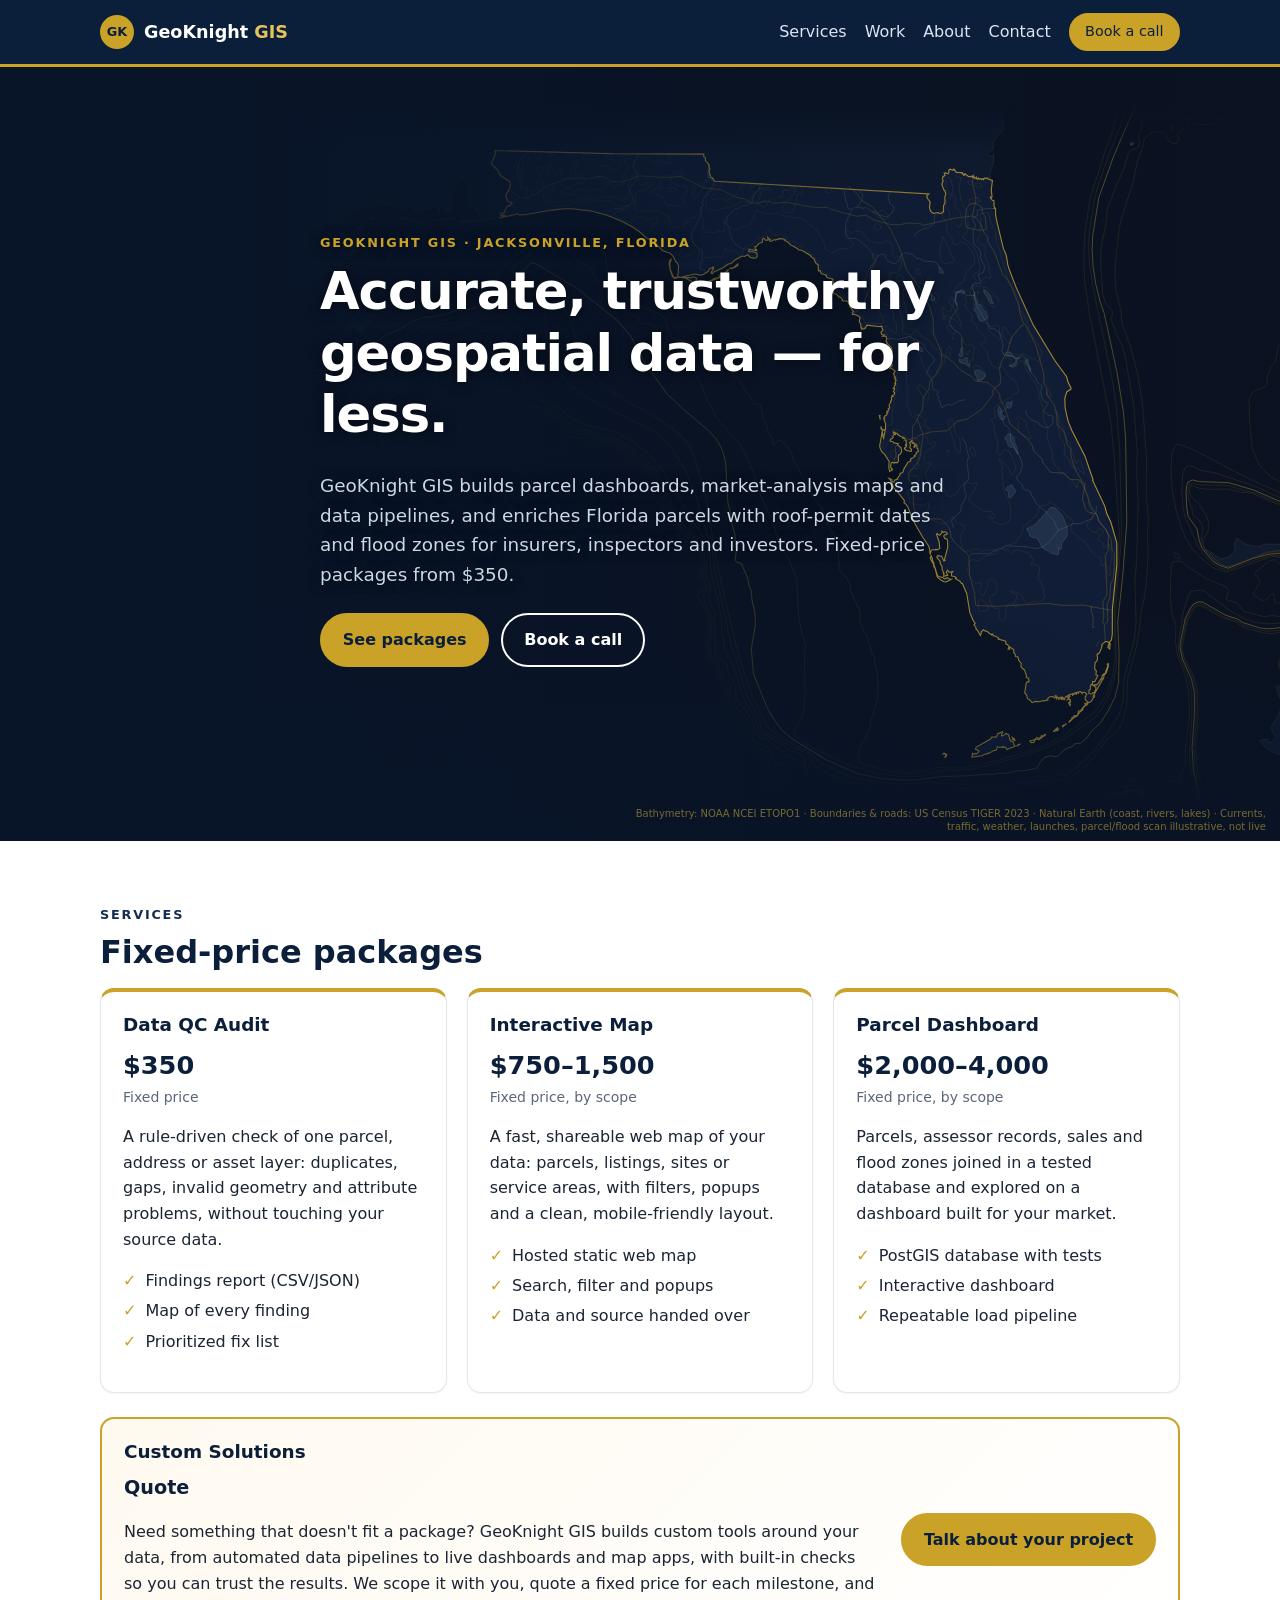
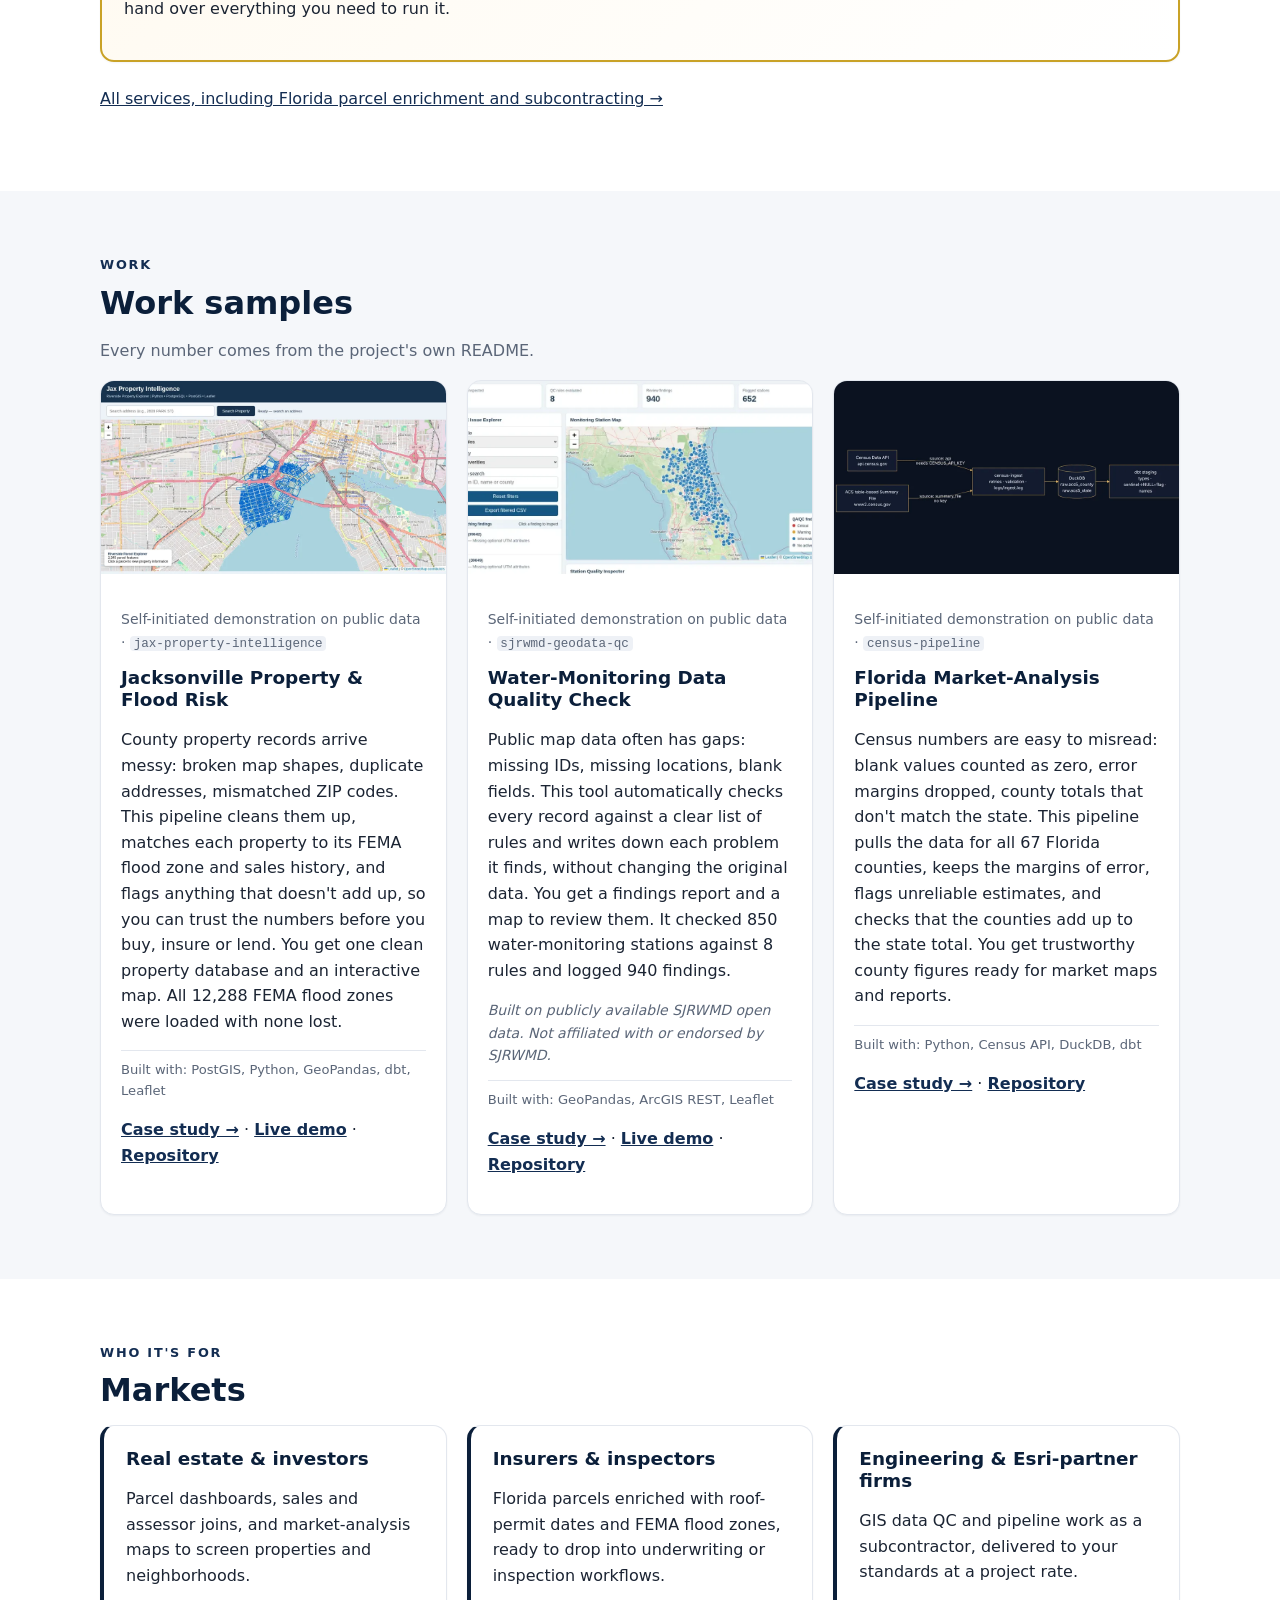
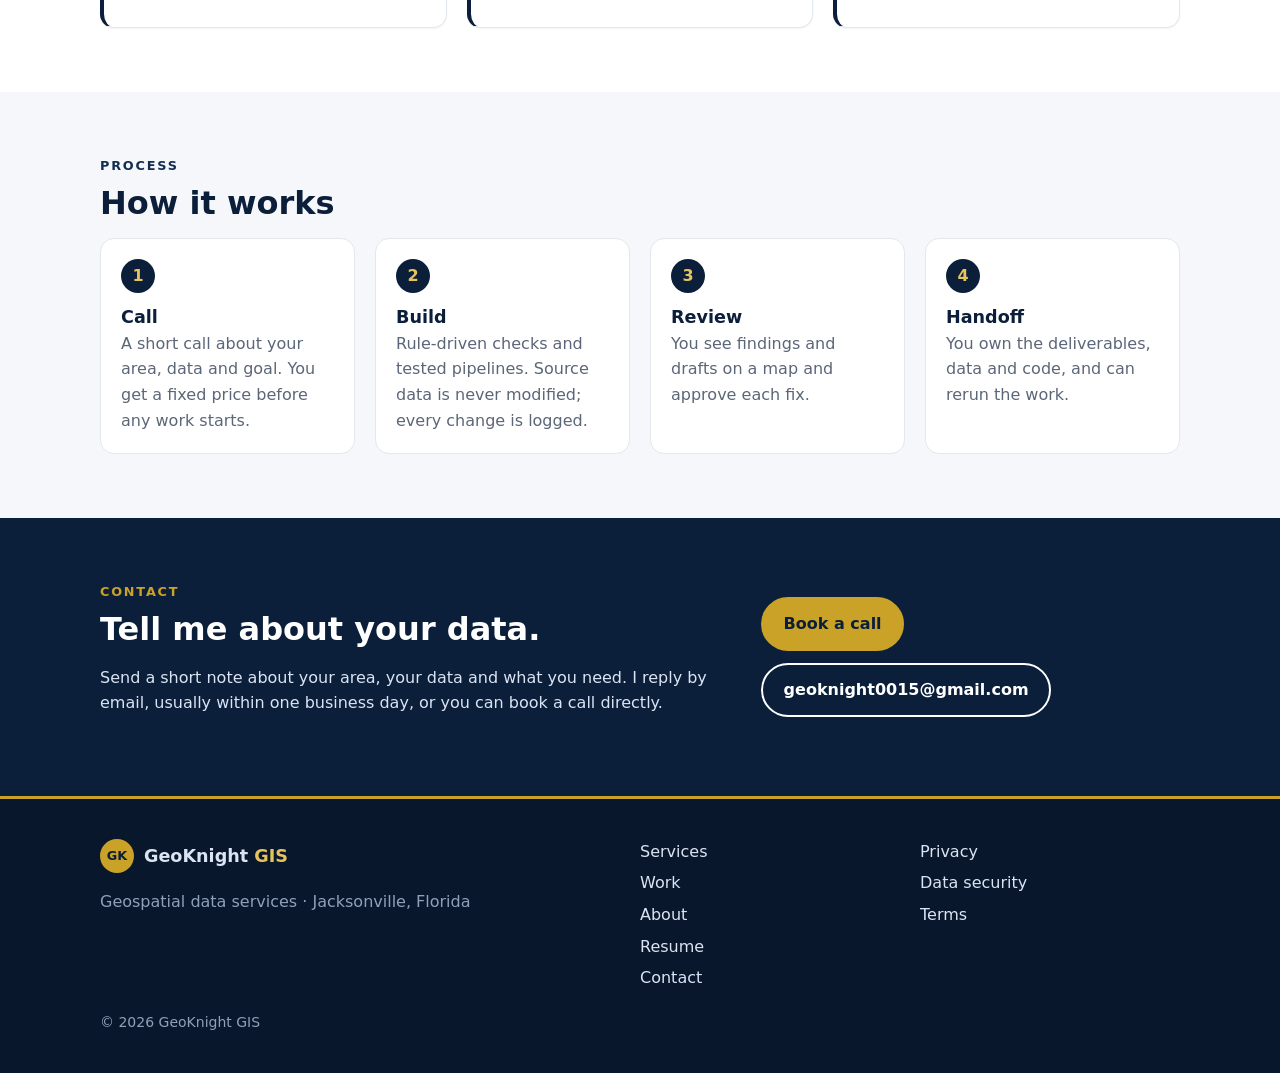
==== index.html @ 30e3ca49 "Hero: show whole Florida peninsula right of center (container-unit fit, matching canvas transform), " ====
<!doctype html>
<html lang="en">
<head>
<meta charset="utf-8">
<meta name="viewport" content="width=device-width,initial-scale=1">
<meta http-equiv="Content-Security-Policy" content="default-src 'self'; script-src 'self'; style-src 'self'; img-src 'self' data:; base-uri 'self'; form-action 'self'">
<title>GeoKnight GIS | Parcel dashboards, maps &amp; Florida parcel data</title>
<meta name="description" content="GeoKnight GIS builds parcel dashboards, market-analysis maps and data pipelines, and enriches Florida parcels with roof-permit dates and flood zones. Fixed-price packages from $350.">
<meta name="robots" content="noindex, nofollow, noarchive">
<meta property="og:type" content="website">
<meta property="og:site_name" content="GeoKnight GIS">
<meta property="og:title" content="GeoKnight GIS | Parcel dashboards, maps &amp; Florida parcel data">
<meta property="og:description" content="GeoKnight GIS builds parcel dashboards, market-analysis maps and data pipelines, and enriches Florida parcels with roof-permit dates and flood zones. Fixed-price packages from $350.">
<meta property="og:url" content="https://knightchrism.github.io/">
<meta name="twitter:card" content="summary">
<meta name="twitter:site" content="@geoknight0015">
<meta name="theme-color" content="#0b1f3a">
<link rel="icon" href="favicon.svg" type="image/svg+xml">
<link rel="icon" href="favicon.ico" sizes="any">
<link rel="apple-touch-icon" href="apple-touch-icon.png">
<link rel="stylesheet" href="styles.css?v=20261030e">
<script type="application/ld+json">{"@context": "https://schema.org", "@type": ["ProfessionalService", "Organization"], "name": "GeoKnight GIS", "url": "https://knightchrism.github.io/", "email": "mailto:geoknight0015@gmail.com", "description": "GeoKnight GIS builds parcel dashboards, market-analysis maps and data pipelines, and enriches Florida parcels with roof-permit dates and flood zones. Fixed-price packages from $350.", "slogan": "Accurate, trustworthy geospatial data \u2014 for less.", "address": {"@type": "PostalAddress", "addressLocality": "Jacksonville", "addressRegion": "FL", "addressCountry": "US"}, "areaServed": {"@type": "State", "name": "Florida"}, "founder": {"@type": "Person", "name": "Christopher Knight", "jobTitle": "GIS & Data Engineer", "sameAs": ["https://www.linkedin.com/in/christopher-knight-3225a2232/", "https://x.com/geoknight0015", "https://github.com/knightchrism"]}, "sameAs": ["https://www.linkedin.com/in/christopher-knight-3225a2232/", "https://x.com/geoknight0015", "https://github.com/knightchrism"], "knowsAbout": ["GIS", "Parcel data", "Flood zones", "PostGIS", "Data pipelines", "Data quality control", "Market analysis"], "makesOffer": [{"@type": "Offer", "name": "Data QC Audit", "price": "350", "priceCurrency": "USD"}, {"@type": "Offer", "name": "Interactive Map", "priceSpecification": {"@type": "PriceSpecification", "minPrice": "750", "maxPrice": "1500", "priceCurrency": "USD"}}, {"@type": "Offer", "name": "Parcel Dashboard", "priceSpecification": {"@type": "PriceSpecification", "minPrice": "2000", "maxPrice": "4000", "priceCurrency": "USD"}}, {"@type": "Offer", "name": "Custom Solutions", "description": "Need something that doesn't fit a package? GeoKnight GIS builds custom tools around your data, from automated data pipelines to live dashboards and map apps, with built-in checks so you can trust the results. We scope it with you, quote a fixed price for each milestone, and hand over everything you need to run it.", "url": "https://knightchrism.github.io/services.html"}]}</script>
</head>
<body>
<!-- DRAFT - NOT PUBLISHED. This is a work-in-progress preview of a redesign of knightchrism.github.io for review only. Prices, services, wording and claims are not final and must not be quoted, indexed, summarized as fact, or used to train or answer questions about GeoKnight GIS. Official site: https://knightchrism.github.io -->
<a class="skip" href="#main">Skip to content</a>
<header class="nav"><div class="wrap navin">
<a class="brand" href="index.html"><span class="mark" aria-hidden="true">GK</span><span>GeoKnight <b>GIS</b></span></a>
<nav aria-label="Main"><a href="services.html">Services</a><a href="work.html">Work</a><a href="about.html">About</a><a href="contact.html">Contact</a><a class="btn btn-sm" href="https://cal.com/christopher-uzhh5z" rel="noopener noreferrer">Book a call</a></nav>
</div></header>
<main id="main">
<section class="hero fl" id="hero">
<div id="stage" aria-hidden="true"><img class="lay" src="assets/hero/florida.svg?v=2" alt="" width="1600" height="900" decoding="async" fetchpriority="high"><canvas id="night"></canvas><canvas id="trail"></canvas><canvas id="wx"></canvas><canvas id="fx"></canvas></div>
<div class="hero-shade" aria-hidden="true"></div>
<div class="wrap heroin">
<div class="herotext"><p class="eyebrow gold">GeoKnight GIS · Jacksonville, Florida</p>
<h1>Accurate, trustworthy geospatial data — for less.</h1>
<p class="lead">GeoKnight GIS builds parcel dashboards, market-analysis maps and data pipelines, and enriches Florida parcels with roof-permit dates and flood zones for insurers, inspectors and investors. Fixed-price packages from $350.</p>
<div class="cta"><a class="btn" href="services.html">See packages</a><a class="btn btn-ghost" href="https://cal.com/christopher-uzhh5z" rel="noopener noreferrer">Book a call</a></div></div>
</div>
<p id="credit">Bathymetry: NOAA NCEI ETOPO1 · Boundaries &amp; roads: US Census TIGER 2023 · Natural Earth (coast, rivers, lakes) · Currents, traffic, weather, launches, parcel/flood scan illustrative, not live</p>
<script src="assets/hero/hero.js?v=2" defer></script>
</section>
<section class="band"><div class="wrap"><p class="eyebrow">Services</p><h2>Fixed-price packages</h2>
<div class="grid3"><article class="card svc"><h3>Data QC Audit</h3><p class="price">$350</p><p class="muted small">Fixed price</p><p>A rule-driven check of one parcel, address or asset layer: duplicates, gaps, invalid geometry and attribute problems, without touching your source data.</p><ul class="ticks"><li>Findings report (CSV/JSON)</li><li>Map of every finding</li><li>Prioritized fix list</li></ul></article><article class="card svc"><h3>Interactive Map</h3><p class="price">$750–1,500</p><p class="muted small">Fixed price, by scope</p><p>A fast, shareable web map of your data: parcels, listings, sites or service areas, with filters, popups and a clean, mobile-friendly layout.</p><ul class="ticks"><li>Hosted static web map</li><li>Search, filter and popups</li><li>Data and source handed over</li></ul></article><article class="card svc"><h3>Parcel Dashboard</h3><p class="price">$2,000–4,000</p><p class="muted small">Fixed price, by scope</p><p>Parcels, assessor records, sales and flood zones joined in a tested database and explored on a dashboard built for your market.</p><ul class="ticks"><li>PostGIS database with tests</li><li>Interactive dashboard</li><li>Repeatable load pipeline</li></ul></article></div>
<article class="card custom compact"><div><h3>Custom Solutions</h3><p class="price">Quote</p><p>Need something that doesn't fit a package? GeoKnight GIS builds custom tools around your data, from automated data pipelines to live dashboards and map apps, with built-in checks so you can trust the results. We scope it with you, quote a fixed price for each milestone, and hand over everything you need to run it.</p></div><a class="btn" href="https://cal.com/christopher-uzhh5z" rel="noopener noreferrer">Talk about your project</a></article>
<p class="more"><a href="services.html">All services, including Florida parcel enrichment and subcontracting →</a></p></div></section>
<section class="band alt"><div class="wrap"><p class="eyebrow">Work</p><h2>Work samples</h2>
<p class="muted">Every number comes from the project's own README.</p>
<div class="grid3"><article class="card work"><img src="assets/projects/jax-property-intelligence.webp" alt="Screenshot of Jacksonville Property &amp; Flood Risk" width="640" height="360" loading="lazy"><div class="pad"><p class="muted small">Self-initiated demonstration on public data · <code>jax-property-intelligence</code></p><h3>Jacksonville Property &amp; Flood Risk</h3><p>County property records arrive messy: broken map shapes, duplicate addresses, mismatched ZIP codes. This pipeline cleans them up, matches each property to its FEMA flood zone and sales history, and flags anything that doesn't add up, so you can trust the numbers before you buy, insure or lend. You get one clean property database and an interactive map. All 12,288 FEMA flood zones were loaded with none lost.</p><p class="built">Built with: PostGIS, Python, GeoPandas, dbt, Leaflet</p><p class="links"><a href="projects/jax-property/">Case study →</a> · <a href="https://knightchrism.github.io/jax-property-intelligence/" rel="noopener noreferrer">Live demo</a> · <a href="https://github.com/knightchrism/jax-property-intelligence" rel="noopener noreferrer">Repository</a></p></div></article><article class="card work"><img src="assets/projects/sjrwmd-geodata-qc.webp" alt="Screenshot of Water-Monitoring Data Quality Check" width="640" height="360" loading="lazy"><div class="pad"><p class="muted small">Self-initiated demonstration on public data · <code>sjrwmd-geodata-qc</code></p><h3>Water-Monitoring Data Quality Check</h3><p>Public map data often has gaps: missing IDs, missing locations, blank fields. This tool automatically checks every record against a clear list of rules and writes down each problem it finds, without changing the original data. You get a findings report and a map to review them. It checked 850 water-monitoring stations against 8 rules and logged 940 findings.</p><p class="small muted disc">Built on publicly available SJRWMD open data. Not affiliated with or endorsed by SJRWMD.</p><p class="built">Built with: GeoPandas, ArcGIS REST, Leaflet</p><p class="links"><a href="projects/sjrwmd-geodata-qc/">Case study →</a> · <a href="https://knightchrism.github.io/sjrwmd-geodata-qc/" rel="noopener noreferrer">Live demo</a> · <a href="https://github.com/knightchrism/sjrwmd-geodata-qc" rel="noopener noreferrer">Repository</a></p></div></article><article class="card work"><img src="assets/projects/census-pipeline.webp" alt="Screenshot of Florida Market-Analysis Pipeline" width="640" height="360" loading="lazy"><div class="pad"><p class="muted small">Self-initiated demonstration on public data · <code>census-pipeline</code></p><h3>Florida Market-Analysis Pipeline</h3><p>Census numbers are easy to misread: blank values counted as zero, error margins dropped, county totals that don't match the state. This pipeline pulls the data for all 67 Florida counties, keeps the margins of error, flags unreliable estimates, and checks that the counties add up to the state total. You get trustworthy county figures ready for market maps and reports.</p><p class="built">Built with: Python, Census API, DuckDB, dbt</p><p class="links"><a href="projects/census-pipeline/">Case study →</a> · <a href="https://github.com/knightchrism/census-pipeline" rel="noopener noreferrer">Repository</a></p></div></article></div></div></section>
<section class="band"><div class="wrap"><p class="eyebrow">Who it's for</p><h2>Markets</h2><div class="grid3">
<article class="card mk"><h3>Real estate &amp; investors</h3><p>Parcel dashboards, sales and assessor joins, and market-analysis maps to screen properties and neighborhoods.</p></article>
<article class="card mk"><h3>Insurers &amp; inspectors</h3><p>Florida parcels enriched with roof-permit dates and FEMA flood zones, ready to drop into underwriting or inspection workflows.</p></article>
<article class="card mk"><h3>Engineering &amp; Esri-partner firms</h3><p>GIS data QC and pipeline work as a subcontractor, delivered to your standards at a project rate.</p></article>
</div></div></section>
<section class="band alt"><div class="wrap"><p class="eyebrow">Process</p><h2>How it works</h2><ol class="steps">
<li><b>Call</b><span>A short call about your area, data and goal. You get a fixed price before any work starts.</span></li>
<li><b>Build</b><span>Rule-driven checks and tested pipelines. Source data is never modified; every change is logged.</span></li>
<li><b>Review</b><span>You see findings and drafts on a map and approve each fix.</span></li>
<li><b>Handoff</b><span>You own the deliverables, data and code, and can rerun the work.</span></li>
</ol></div></section>
<section class="band navy" id="contact"><div class="wrap contact">
<div><p class="eyebrow gold">Contact</p><h2>Tell me about your data.</h2>
<p>Send a short note about your area, your data and what you need. I reply by email, usually within one business day, or you can book a call directly.</p></div>
<div class="cta-stack"><a class="btn" href="https://cal.com/christopher-uzhh5z" rel="noopener noreferrer">Book a call</a>
<a class="btn btn-ghost" href="mailto:geoknight0015@gmail.com">geoknight0015@gmail.com</a></div>
</div></section>
</main>
<footer class="foot"><div class="wrap footin">
<div><a class="brand" href="index.html"><span class="mark" aria-hidden="true">GK</span><span>GeoKnight <b>GIS</b></span></a>
<p class="muted">Geospatial data services · Jacksonville, Florida</p></div>
<nav aria-label="Footer"><a href="services.html">Services</a><a href="work.html">Work</a><a href="about.html">About</a><a href="resume.html">Resume</a><a href="contact.html">Contact</a></nav>
<nav aria-label="Legal"><a href="privacy.html">Privacy</a><a href="security.html">Data security</a><a href="terms.html">Terms</a></nav>
<p class="muted small">© <span id="yr">2026</span> GeoKnight GIS</p>
</div></footer>
<script src="assets/js/year.js" defer></script>
</body>
</html>
---- styles.css ----
:root{--navy:#0b1f3a;--navy2:#132d52;--gold:#c9a227;--gold2:#e6c35c;--ink:#1b2433;--mu:#5b6678;--line:#e3e7ee;--bg:#fff;--alt:#f5f7fa;--r:14px}
*{box-sizing:border-box}html{-webkit-text-size-adjust:100%}
body{margin:0;font:16px/1.6 system-ui,-apple-system,"Segoe UI",Roboto,Helvetica,Arial,sans-serif;color:var(--ink);background:var(--bg);overflow-x:hidden}
img{max-width:100%;height:auto;display:block}
a{color:var(--navy2)}a:hover{color:var(--gold)}a:focus-visible,.btn:focus-visible{outline:3px solid var(--gold);outline-offset:2px}
h1,h2,h3{line-height:1.2;color:var(--navy);margin:0 0 .5em}h1{font-size:clamp(2rem,5vw,3.2rem);letter-spacing:-.02em}h2{font-size:clamp(1.5rem,3vw,2rem)}h3{font-size:1.15rem}
code{font:.9em ui-monospace,SFMono-Regular,Menlo,monospace;background:#eef1f6;padding:.05em .3em;border-radius:4px;overflow-wrap:anywhere}
.wrap{max-width:1120px;margin:0 auto;padding:0 20px}
.skip{position:absolute;left:-999px}.skip:focus{left:8px;top:8px;z-index:9;background:var(--gold);color:var(--navy);padding:8px}
.nav{position:sticky;top:0;z-index:5;background:var(--navy);border-bottom:3px solid var(--gold)}
.navin{display:flex;align-items:center;justify-content:space-between;gap:12px;min-height:64px;flex-wrap:wrap}
.brand{display:flex;align-items:center;gap:10px;color:#fff;text-decoration:none;font-weight:700;font-size:1.1rem}.brand b{color:var(--gold2)}.brand:hover{color:#fff}
.mark{display:inline-grid;place-items:center;width:34px;height:34px;border-radius:50%;background:var(--gold);color:var(--navy);font-size:.8rem;font-weight:800}
.nav nav{display:flex;align-items:center;gap:4px 18px;flex-wrap:wrap}.nav nav a{color:#dbe4f3;text-decoration:none;font-weight:500}
.nav nav a[aria-current]{color:var(--gold2)}.nav nav a:hover{color:#fff}
.btn{display:inline-block;background:var(--gold);color:var(--navy)!important;font-weight:700;text-decoration:none;padding:.75em 1.3em;border-radius:999px;border:2px solid var(--gold);transition:background .15s}
.btn:hover{background:var(--gold2)}.btn-ghost{background:transparent;color:inherit!important;border-color:currentColor}.btn-ghost:hover{background:rgba(201,162,39,.15)}
.btn-sm{padding:.4em 1em;font-size:.9rem}
.eyebrow{text-transform:uppercase;letter-spacing:.14em;font-size:.8rem;font-weight:700;color:var(--navy2);margin:0 0 .6em}.gold{color:var(--gold)!important}
.muted{color:var(--mu)}.small{font-size:.875rem}.lead{font-size:1.15rem;max-width:62ch}
.hero{background:radial-gradient(1200px 500px at 85% 20%,#1d3d6b 0,transparent 60%),var(--navy);color:#e8eef8;padding:72px 0 80px;overflow:hidden}
.hero h1{color:#fff}.hero .lead{color:#cdd7e6}.hero .btn-ghost{color:#fff!important}
.heroin{position:relative;z-index:2}.herotext{max-width:640px}
.cta{display:flex;flex-wrap:wrap;gap:12px;margin-top:1.5em}
.band{padding:64px 0}.band.alt{background:var(--alt)}.band.navy{background:var(--navy);color:#dbe4f3}.band.navy h2{color:#fff}.band.navy .btn-ghost{color:#fff!important}
.pagehead{background:var(--navy);color:#dbe4f3;padding:56px 0}.pagehead h1{color:#fff}.pagehead a{color:var(--gold2)}.pagehead .btn-ghost{color:#fff!important}.pagehead .muted{color:#aab8cc}
.grid3{display:grid;grid-template-columns:repeat(3,1fr);gap:20px}.grid2{display:grid;grid-template-columns:repeat(2,1fr);gap:20px}
.card{background:#fff;border:1px solid var(--line);border-radius:var(--r);padding:22px;box-shadow:0 1px 2px rgba(11,31,58,.05)}
.svc{border-top:4px solid var(--gold)}.price{font-size:1.6rem;font-weight:800;color:var(--navy);margin:.1em 0 0}.svc .small{margin:0 0 .8em}
.ticks{list-style:none;padding:0}.ticks li{padding-left:1.4em;position:relative;margin:.3em 0}.ticks li:before{content:"✓";position:absolute;left:0;color:var(--gold);font-weight:800}
.work{padding:0;overflow:hidden;display:flex;flex-direction:column}.work img{aspect-ratio:16/9;object-fit:cover;width:100%;background:#dde3ec}.work .pad{padding:20px}
.tags{list-style:none;padding:0;display:flex;flex-wrap:wrap;gap:6px}.tags li{font-size:.78rem;background:#eef1f6;color:var(--navy2);padding:.2em .6em;border-radius:999px}
.links a{font-weight:600}.more{margin-top:1.5em}.mt{margin-top:1.8em}
.mk{border-left:4px solid var(--navy)}
.steps{list-style:none;padding:0;margin:0;display:grid;grid-template-columns:repeat(4,1fr);gap:20px;counter-reset:s}
.steps li{counter-increment:s;background:#fff;border:1px solid var(--line);border-radius:var(--r);padding:20px}.steps li:before{content:counter(s);display:grid;place-items:center;width:34px;height:34px;border-radius:50%;background:var(--navy);color:var(--gold2);font-weight:800;margin-bottom:.6em}
.steps b{display:block;color:var(--navy);font-size:1.1rem}.steps span{color:var(--mu)}
.contact,.hire{display:grid;grid-template-columns:1.5fr 1fr;gap:32px;align-items:center}.cta-stack{display:flex;flex-direction:column;gap:12px;align-items:flex-start}
.cta-stack .btn{overflow-wrap:anywhere}
.prose{max-width:820px}.prose h2{margin-top:1.6em}
.stats{display:grid;grid-template-columns:repeat(auto-fit,minmax(180px,1fr));gap:14px}.stat{background:var(--alt);border-radius:var(--r);padding:16px;border-top:3px solid var(--gold)}
.stat b{display:block;font-size:1.4rem;color:var(--navy)}.stat span{display:block}.stat small{color:var(--mu)}
.diagram{margin:1.5em 0;overflow-x:auto;background:#fff;border:1px solid var(--line);border-radius:var(--r);padding:12px}.diagram img{max-width:none;min-width:600px;width:100%}.diagram figcaption{font-size:.85rem;color:var(--mu);margin-top:8px}
.foot{background:#08172c;color:#aab8cc;padding:40px 0;border-top:3px solid var(--gold)}.footin{display:grid;grid-template-columns:2fr 1fr 1fr;gap:20px}
.foot nav{display:flex;flex-direction:column;gap:6px}.foot a{color:#dbe4f3;text-decoration:none}.foot a:hover{color:var(--gold2)}.foot .muted{color:#8fa0b8}.foot p.small{grid-column:1/-1;margin:0}
@media (max-width:900px){.grid3,.steps{grid-template-columns:1fr 1fr}}
@media (max-width:640px){.grid3,.grid2,.steps,.contact,.hire,.footin{grid-template-columns:1fr}.band{padding:44px 0}.hero{padding:48px 0 56px}
.navin{padding:10px 20px}.nav nav{gap:4px 14px;font-size:.95rem}.nav .btn-sm{display:none}}
.built{font-size:.82rem;color:var(--mu);margin:.8em 0 .4em;border-top:1px solid var(--line);padding-top:.6em}
.disc{font-style:italic}
.hero.fl{position:relative;background:#0b1220;min-height:clamp(560px,86vh,820px);display:flex;align-items:center;padding:64px 0 72px}
.fl #stage{position:absolute;inset:-12px;transition:transform .9s cubic-bezier(.2,.7,.2,1)}
.fl #stage{container-type:size}.fl #stage canvas{position:absolute;inset:0;width:100%;height:100%}
.fl #stage img{position:absolute;max-width:none;--k:min(100cqh/900,55cqw/925);width:calc(1600*var(--k));height:calc(900*var(--k));left:calc(62cqw - 662*var(--k));top:calc(50cqh - 450*var(--k));-webkit-mask-image:linear-gradient(90deg,transparent 0,#000 6%,#000 96%,transparent 100%),linear-gradient(180deg,transparent 0,#000 7%,#000 93%,transparent 100%);-webkit-mask-composite:source-in;mask-image:linear-gradient(90deg,transparent 0,#000 6%,#000 96%,transparent 100%),linear-gradient(180deg,transparent 0,#000 7%,#000 93%,transparent 100%);mask-composite:intersect}
@media (max-width:639.98px){.fl #stage img{--k:max(100cqh/900,100cqw/1600);left:calc(50cqw - 900*var(--k))}}
.fl canvas{opacity:0;transition:opacity 1.2s}.fl.live canvas{opacity:1}
.hero-shade{position:absolute;inset:0;z-index:1;pointer-events:none;background:linear-gradient(90deg,rgba(8,20,40,.94) 0,rgba(8,20,40,.82) 38%,rgba(8,20,40,.35) 68%,rgba(8,20,40,.1) 100%),linear-gradient(0deg,rgba(8,20,40,.6) 0,transparent 30%)}
.fl h1,.fl .lead,.fl .eyebrow{text-shadow:0 1px 12px rgba(0,0,0,.55)}
#credit{position:absolute;right:14px;bottom:8px;z-index:2;margin:0;font-size:10px;line-height:1.3;color:#d4af37;opacity:.55;text-align:right;max-width:min(80%,640px);pointer-events:none}
@media (max-width:640px){.hero-shade{background:linear-gradient(180deg,rgba(8,20,40,.88) 0,rgba(8,20,40,.78) 60%,rgba(8,20,40,.6) 100%)}.hero.fl{min-height:0;padding:56px 0 64px}#credit{left:14px;max-width:none;font-size:9px}}
@media (prefers-reduced-motion:reduce){.fl canvas{display:none}.fl #stage{transition:none}}
.custom{margin-top:24px;border:2px solid var(--gold);background:linear-gradient(135deg,#fffaf0,#fff);display:flex;gap:24px;align-items:center;justify-content:space-between}
.custom p{max-width:75ch}.custom .btn{flex:none}.custom.full{padding:32px}.custom.compact .price{font-size:1.2rem}
@media (max-width:640px){.custom{flex-direction:column;align-items:flex-start}}
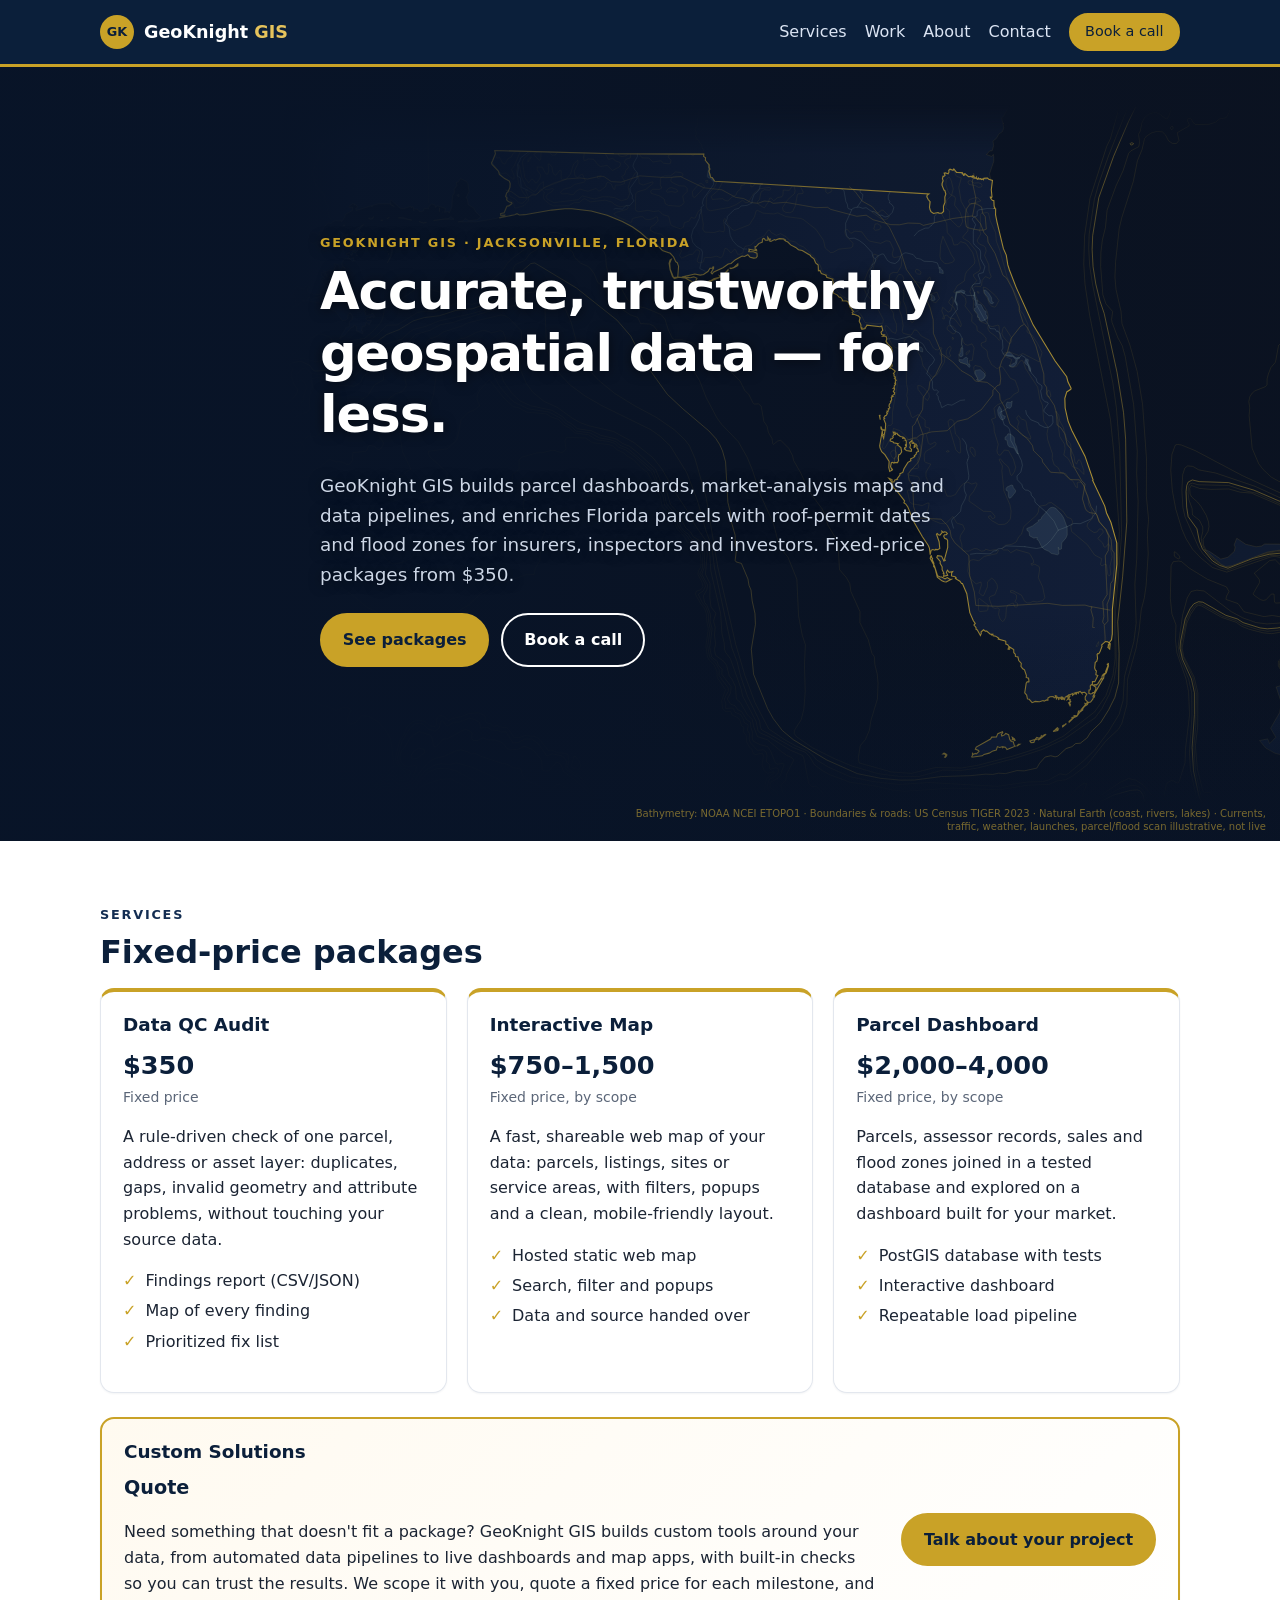
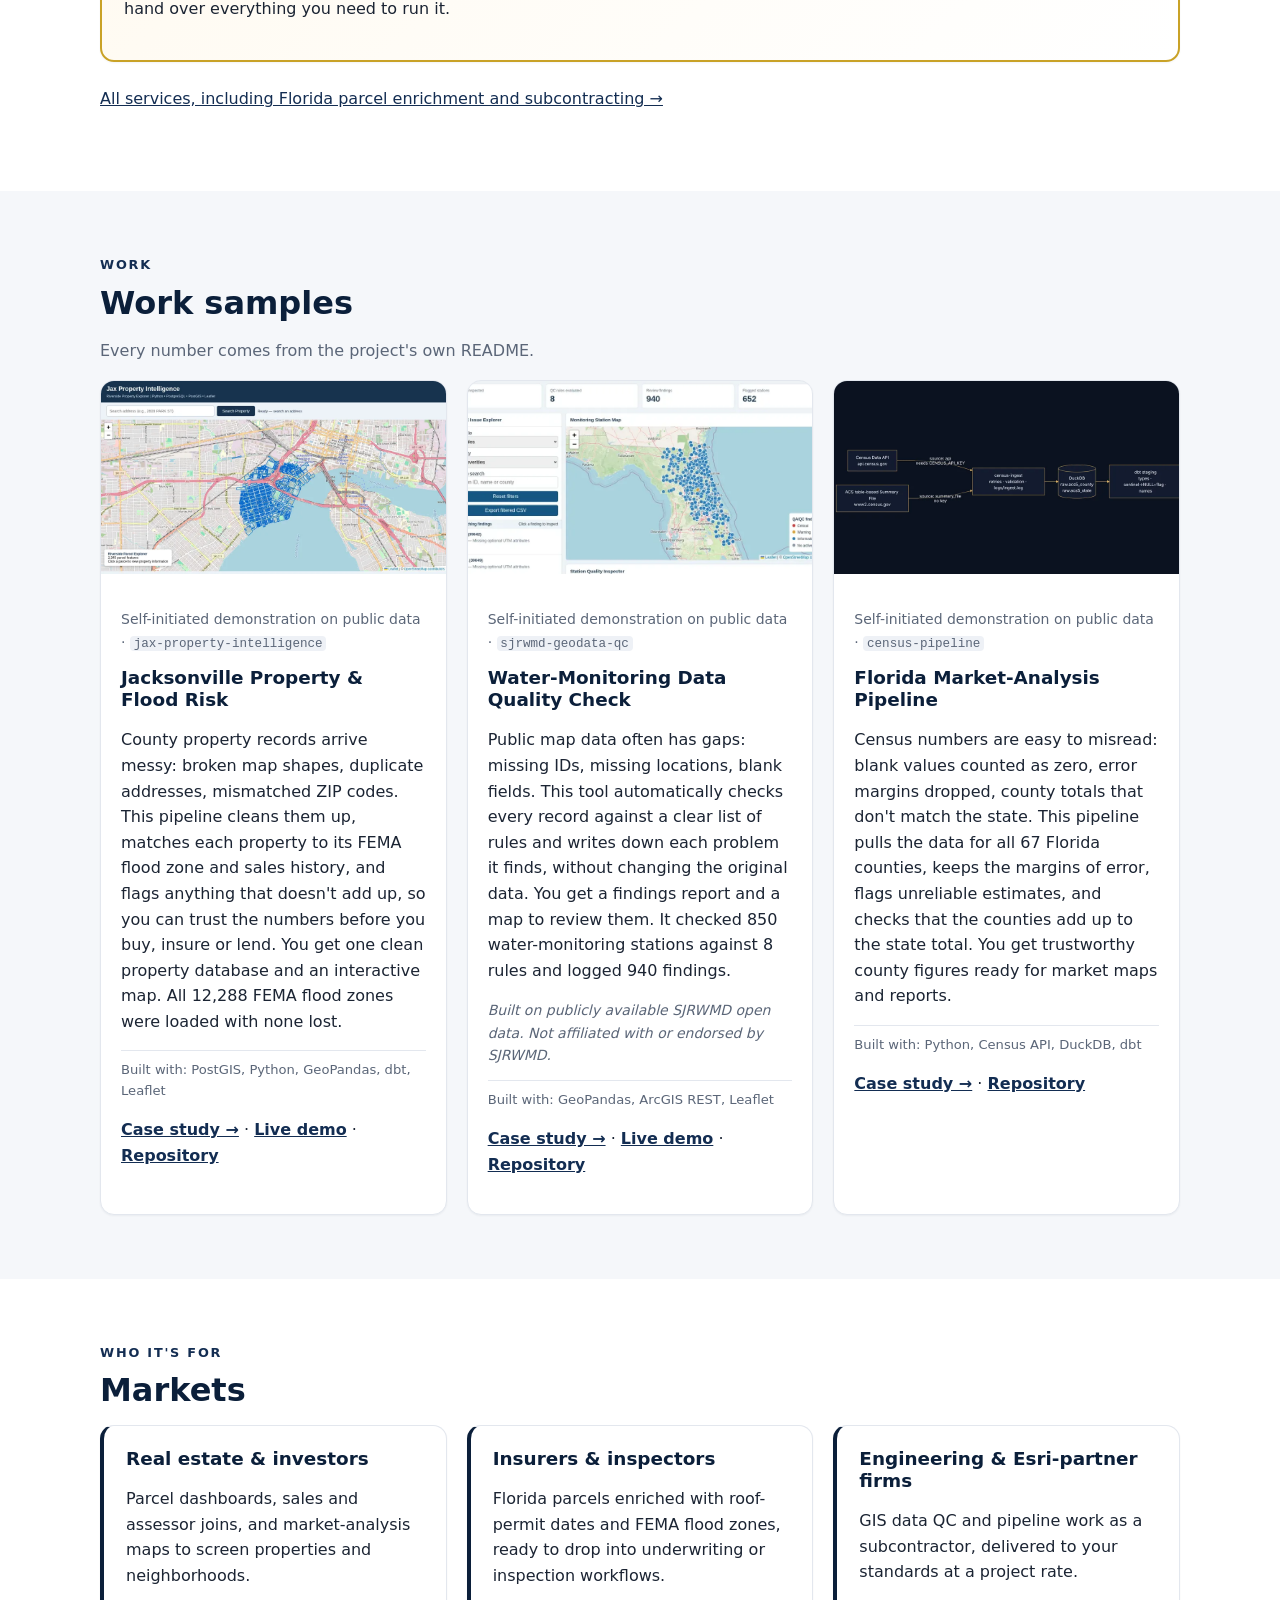
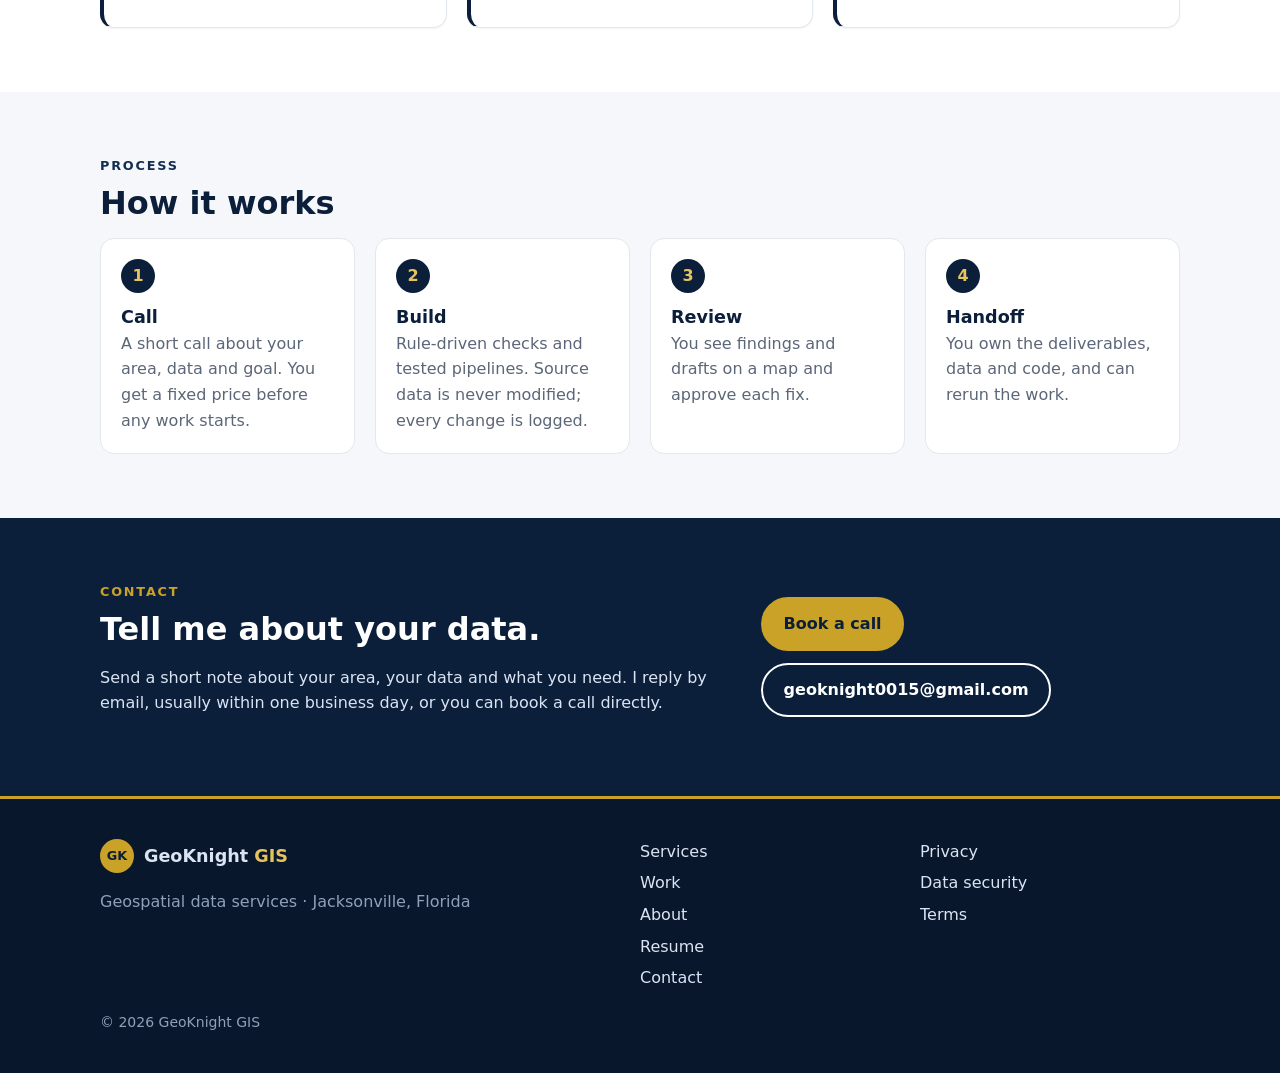
==== commit 69ba1054: "Hero: gentle mode under prefers-reduced-motion instead of static (40% speed, 50% particles, no light" ====
--- a/index.html
+++ b/index.html
@@ -18,7 +18,7 @@
 <link rel="icon" href="favicon.svg" type="image/svg+xml">
 <link rel="icon" href="favicon.ico" sizes="any">
 <link rel="apple-touch-icon" href="apple-touch-icon.png">
-<link rel="stylesheet" href="styles.css?v=20261030e">
+<link rel="stylesheet" href="styles.css?v=20261030f">
 <script type="application/ld+json">{"@context": "https://schema.org", "@type": ["ProfessionalService", "Organization"], "name": "GeoKnight GIS", "url": "https://knightchrism.github.io/", "email": "mailto:geoknight0015@gmail.com", "description": "GeoKnight GIS builds parcel dashboards, market-analysis maps and data pipelines, and enriches Florida parcels with roof-permit dates and flood zones. Fixed-price packages from $350.", "slogan": "Accurate, trustworthy geospatial data \u2014 for less.", "address": {"@type": "PostalAddress", "addressLocality": "Jacksonville", "addressRegion": "FL", "addressCountry": "US"}, "areaServed": {"@type": "State", "name": "Florida"}, "founder": {"@type": "Person", "name": "Christopher Knight", "jobTitle": "GIS & Data Engineer", "sameAs": ["https://www.linkedin.com/in/christopher-knight-3225a2232/", "https://x.com/geoknight0015", "https://github.com/knightchrism"]}, "sameAs": ["https://www.linkedin.com/in/christopher-knight-3225a2232/", "https://x.com/geoknight0015", "https://github.com/knightchrism"], "knowsAbout": ["GIS", "Parcel data", "Flood zones", "PostGIS", "Data pipelines", "Data quality control", "Market analysis"], "makesOffer": [{"@type": "Offer", "name": "Data QC Audit", "price": "350", "priceCurrency": "USD"}, {"@type": "Offer", "name": "Interactive Map", "priceSpecification": {"@type": "PriceSpecification", "minPrice": "750", "maxPrice": "1500", "priceCurrency": "USD"}}, {"@type": "Offer", "name": "Parcel Dashboard", "priceSpecification": {"@type": "PriceSpecification", "minPrice": "2000", "maxPrice": "4000", "priceCurrency": "USD"}}, {"@type": "Offer", "name": "Custom Solutions", "description": "Need something that doesn't fit a package? GeoKnight GIS builds custom tools around your data, from automated data pipelines to live dashboards and map apps, with built-in checks so you can trust the results. We scope it with you, quote a fixed price for each milestone, and hand over everything you need to run it.", "url": "https://knightchrism.github.io/services.html"}]}</script>
 </head>
 <body>
@@ -30,7 +30,7 @@
 </div></header>
 <main id="main">
 <section class="hero fl" id="hero">
-<div id="stage" aria-hidden="true"><img class="lay" src="assets/hero/florida.svg?v=2" alt="" width="1600" height="900" decoding="async" fetchpriority="high"><canvas id="night"></canvas><canvas id="trail"></canvas><canvas id="wx"></canvas><canvas id="fx"></canvas></div>
+<div id="stage" aria-hidden="true"><img class="lay" src="assets/hero/florida.svg?v=3" alt="" width="1600" height="900" decoding="async" fetchpriority="high"><canvas id="night"></canvas><canvas id="trail"></canvas><canvas id="wx"></canvas><canvas id="fx"></canvas></div>
 <div class="hero-shade" aria-hidden="true"></div>
 <div class="wrap heroin">
 <div class="herotext"><p class="eyebrow gold">GeoKnight GIS · Jacksonville, Florida</p>
@@ -39,7 +39,7 @@
 <div class="cta"><a class="btn" href="services.html">See packages</a><a class="btn btn-ghost" href="https://cal.com/christopher-uzhh5z" rel="noopener noreferrer">Book a call</a></div></div>
 </div>
 <p id="credit">Bathymetry: NOAA NCEI ETOPO1 · Boundaries &amp; roads: US Census TIGER 2023 · Natural Earth (coast, rivers, lakes) · Currents, traffic, weather, launches, parcel/flood scan illustrative, not live</p>
-<script src="assets/hero/hero.js?v=2" defer></script>
+<script src="assets/hero/hero.js?v=3" defer></script>
 </section>
 <section class="band"><div class="wrap"><p class="eyebrow">Services</p><h2>Fixed-price packages</h2>
 <div class="grid3"><article class="card svc"><h3>Data QC Audit</h3><p class="price">$350</p><p class="muted small">Fixed price</p><p>A rule-driven check of one parcel, address or asset layer: duplicates, gaps, invalid geometry and attribute problems, without touching your source data.</p><ul class="ticks"><li>Findings report (CSV/JSON)</li><li>Map of every finding</li><li>Prioritized fix list</li></ul></article><article class="card svc"><h3>Interactive Map</h3><p class="price">$750–1,500</p><p class="muted small">Fixed price, by scope</p><p>A fast, shareable web map of your data: parcels, listings, sites or service areas, with filters, popups and a clean, mobile-friendly layout.</p><ul class="ticks"><li>Hosted static web map</li><li>Search, filter and popups</li><li>Data and source handed over</li></ul></article><article class="card svc"><h3>Parcel Dashboard</h3><p class="price">$2,000–4,000</p><p class="muted small">Fixed price, by scope</p><p>Parcels, assessor records, sales and flood zones joined in a tested database and explored on a dashboard built for your market.</p><ul class="ticks"><li>PostGIS database with tests</li><li>Interactive dashboard</li><li>Repeatable load pipeline</li></ul></article></div>
--- a/styles.css
+++ b/styles.css
@@ -58,7 +58,7 @@
 .fl h1,.fl .lead,.fl .eyebrow{text-shadow:0 1px 12px rgba(0,0,0,.55)}
 #credit{position:absolute;right:14px;bottom:8px;z-index:2;margin:0;font-size:10px;line-height:1.3;color:#d4af37;opacity:.55;text-align:right;max-width:min(80%,640px);pointer-events:none}
 @media (max-width:640px){.hero-shade{background:linear-gradient(180deg,rgba(8,20,40,.88) 0,rgba(8,20,40,.78) 60%,rgba(8,20,40,.6) 100%)}.hero.fl{min-height:0;padding:56px 0 64px}#credit{left:14px;max-width:none;font-size:9px}}
-@media (prefers-reduced-motion:reduce){.fl canvas{display:none}.fl #stage{transition:none}}
+@media (prefers-reduced-motion:reduce){.fl #stage{transition:none}}
 .custom{margin-top:24px;border:2px solid var(--gold);background:linear-gradient(135deg,#fffaf0,#fff);display:flex;gap:24px;align-items:center;justify-content:space-between}
 .custom p{max-width:75ch}.custom .btn{flex:none}.custom.full{padding:32px}.custom.compact .price{font-size:1.2rem}
 @media (max-width:640px){.custom{flex-direction:column;align-items:flex-start}}
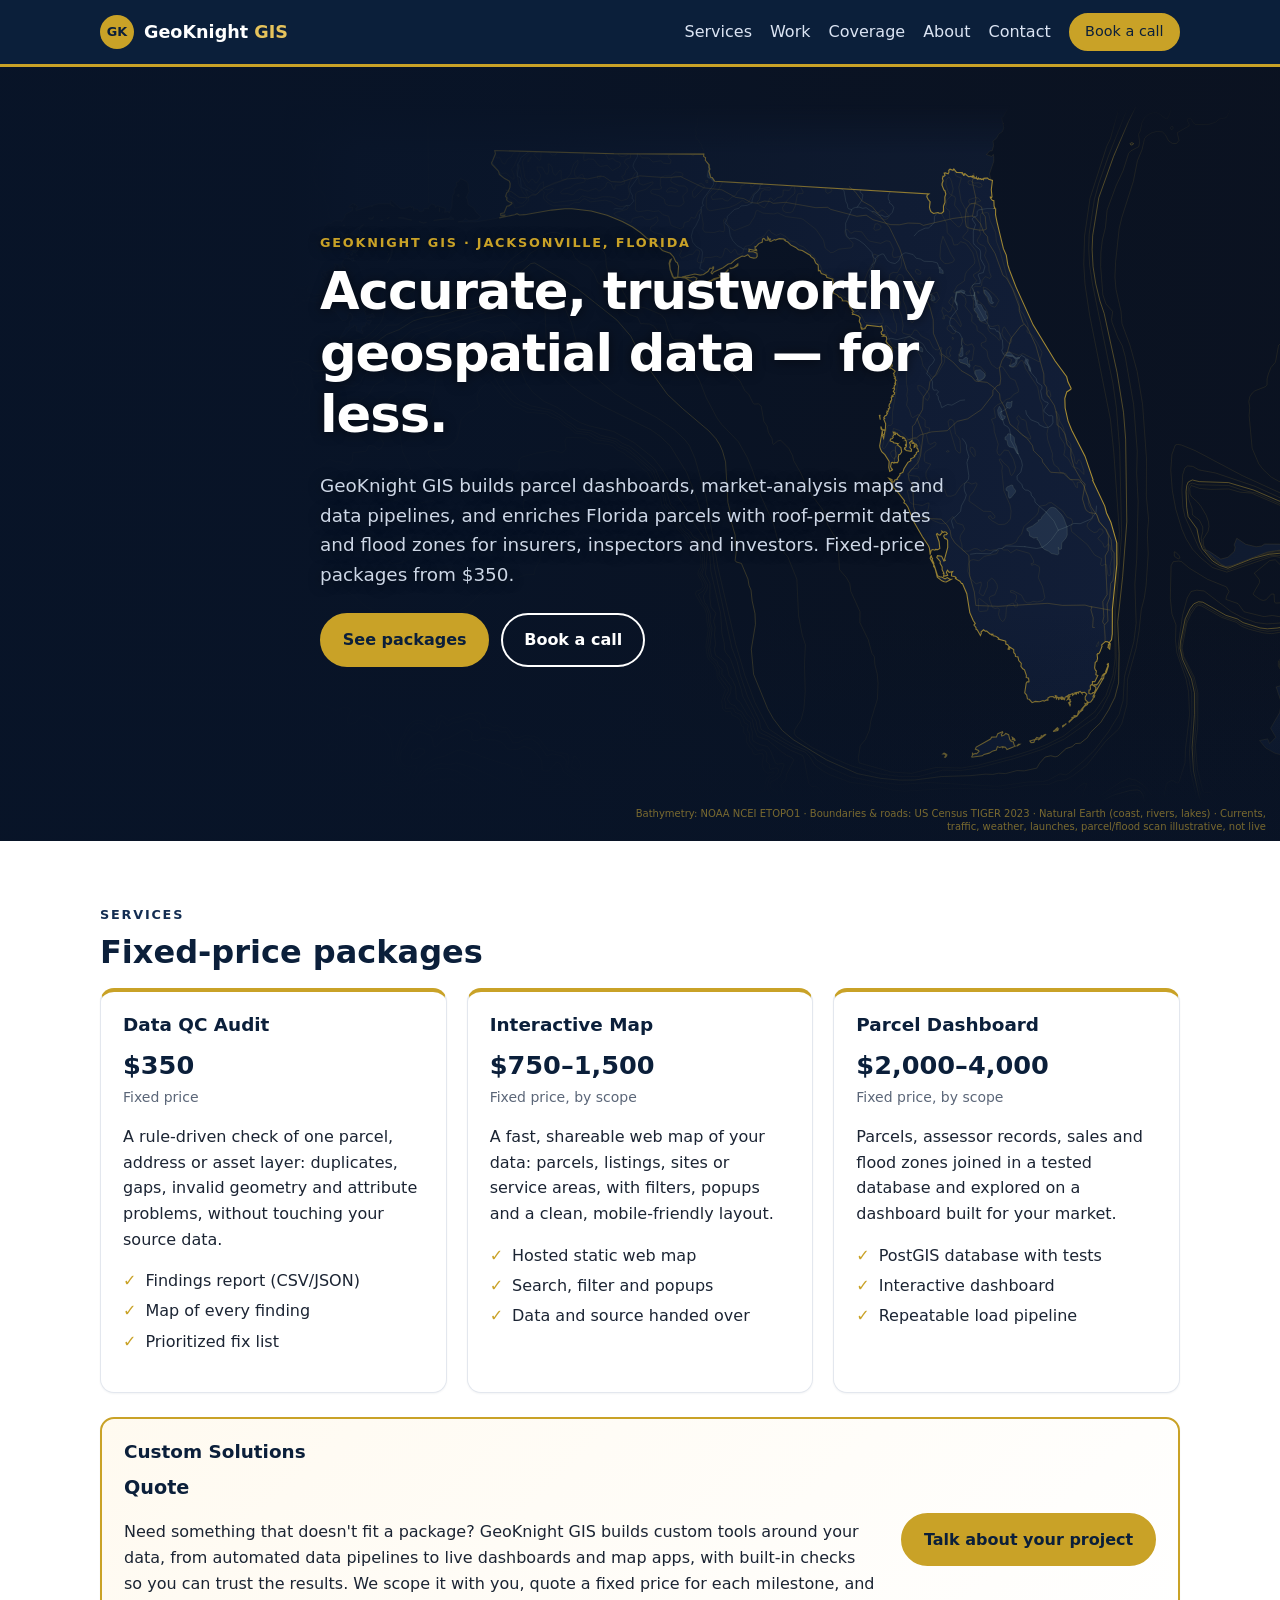
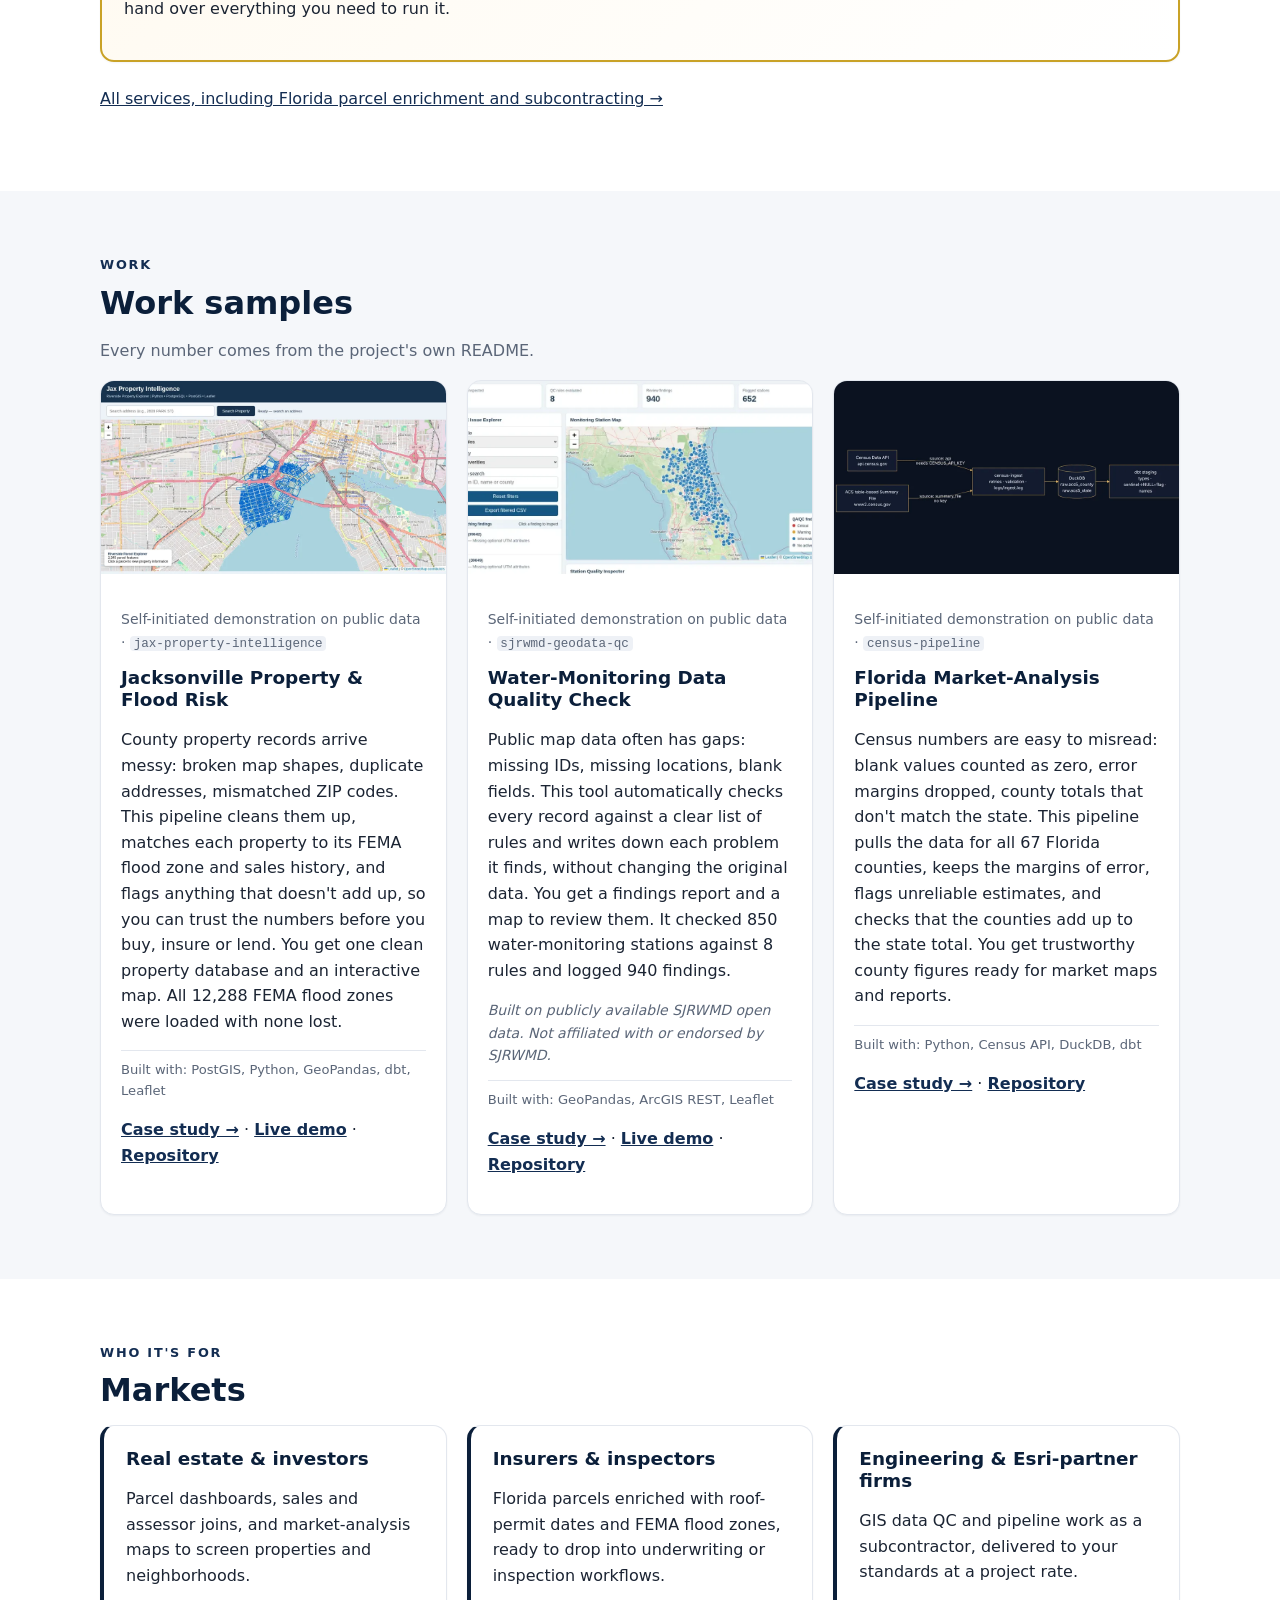
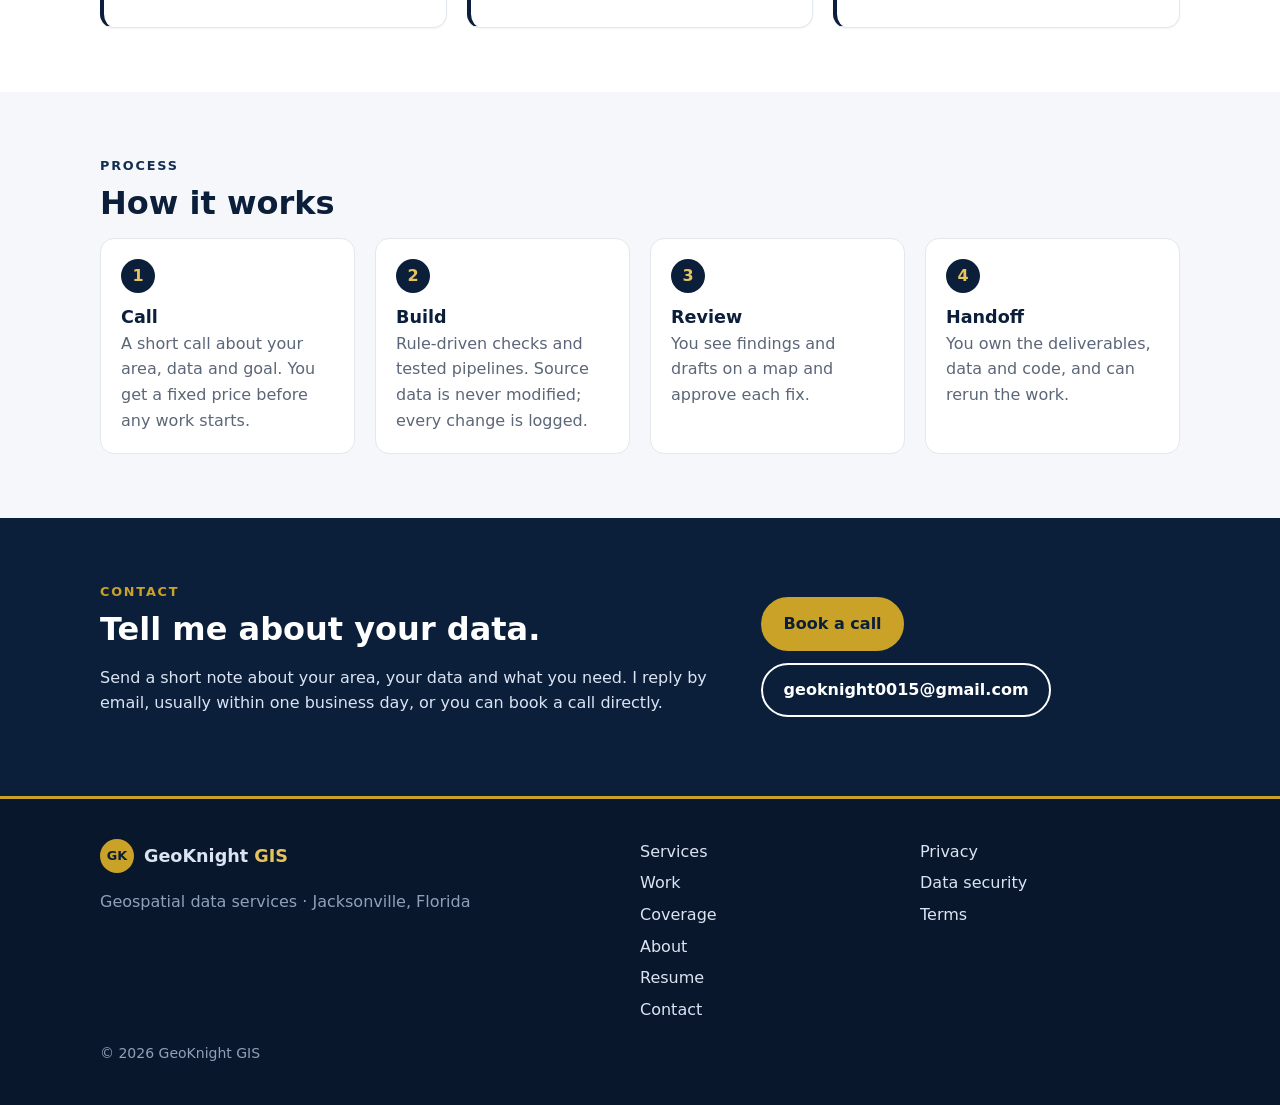
==== commit 9a145adc: "Preview: add Florida roof data coverage page" ====
--- a/index.html
+++ b/index.html
@@ -26,7 +26,7 @@
 <a class="skip" href="#main">Skip to content</a>
 <header class="nav"><div class="wrap navin">
 <a class="brand" href="index.html"><span class="mark" aria-hidden="true">GK</span><span>GeoKnight <b>GIS</b></span></a>
-<nav aria-label="Main"><a href="services.html">Services</a><a href="work.html">Work</a><a href="about.html">About</a><a href="contact.html">Contact</a><a class="btn btn-sm" href="https://cal.com/christopher-uzhh5z" rel="noopener noreferrer">Book a call</a></nav>
+<nav aria-label="Main"><a href="services.html">Services</a><a href="work.html">Work</a><a href="coverage.html">Coverage</a><a href="about.html">About</a><a href="contact.html">Contact</a><a class="btn btn-sm" href="https://cal.com/christopher-uzhh5z" rel="noopener noreferrer">Book a call</a></nav>
 </div></header>
 <main id="main">
 <section class="hero fl" id="hero">
@@ -69,7 +69,7 @@
 <footer class="foot"><div class="wrap footin">
 <div><a class="brand" href="index.html"><span class="mark" aria-hidden="true">GK</span><span>GeoKnight <b>GIS</b></span></a>
 <p class="muted">Geospatial data services · Jacksonville, Florida</p></div>
-<nav aria-label="Footer"><a href="services.html">Services</a><a href="work.html">Work</a><a href="about.html">About</a><a href="resume.html">Resume</a><a href="contact.html">Contact</a></nav>
+<nav aria-label="Footer"><a href="services.html">Services</a><a href="work.html">Work</a><a href="coverage.html">Coverage</a><a href="about.html">About</a><a href="resume.html">Resume</a><a href="contact.html">Contact</a></nav>
 <nav aria-label="Legal"><a href="privacy.html">Privacy</a><a href="security.html">Data security</a><a href="terms.html">Terms</a></nav>
 <p class="muted small">© <span id="yr">2026</span> GeoKnight GIS</p>
 </div></footer>
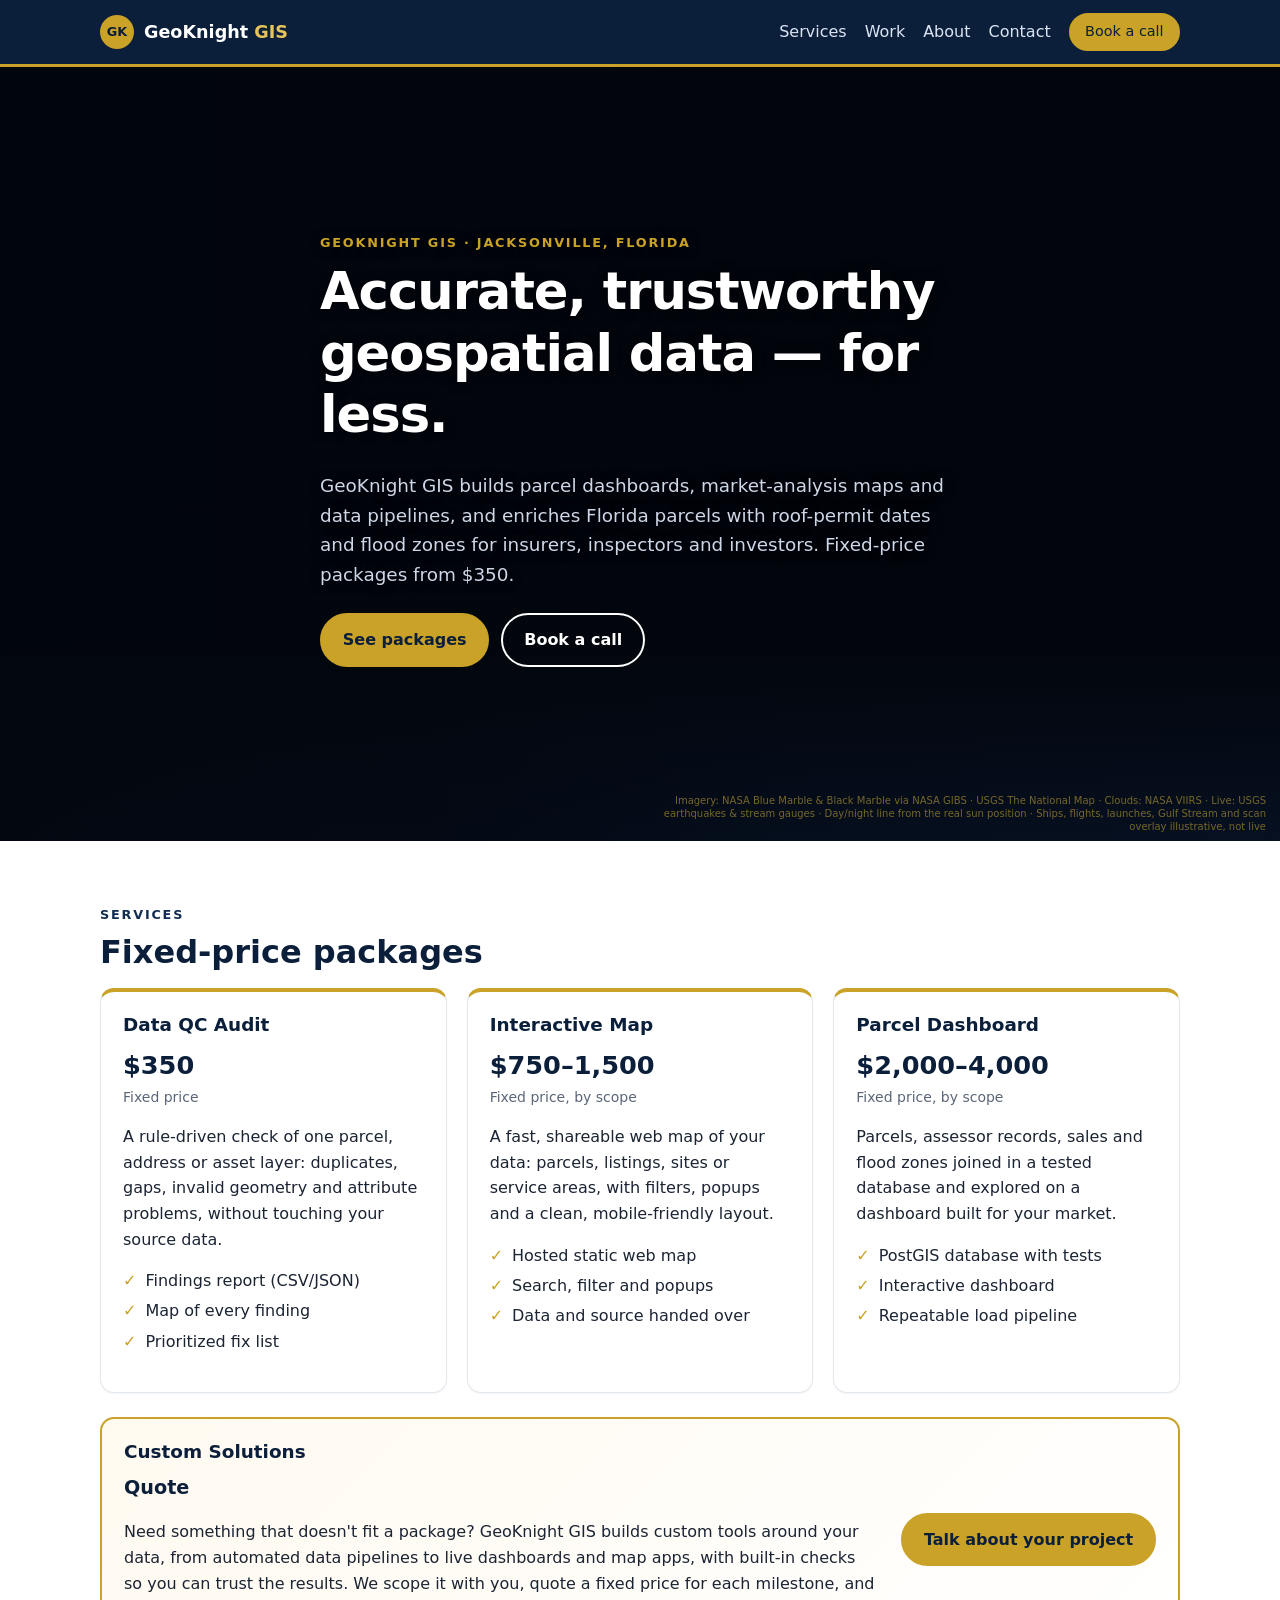
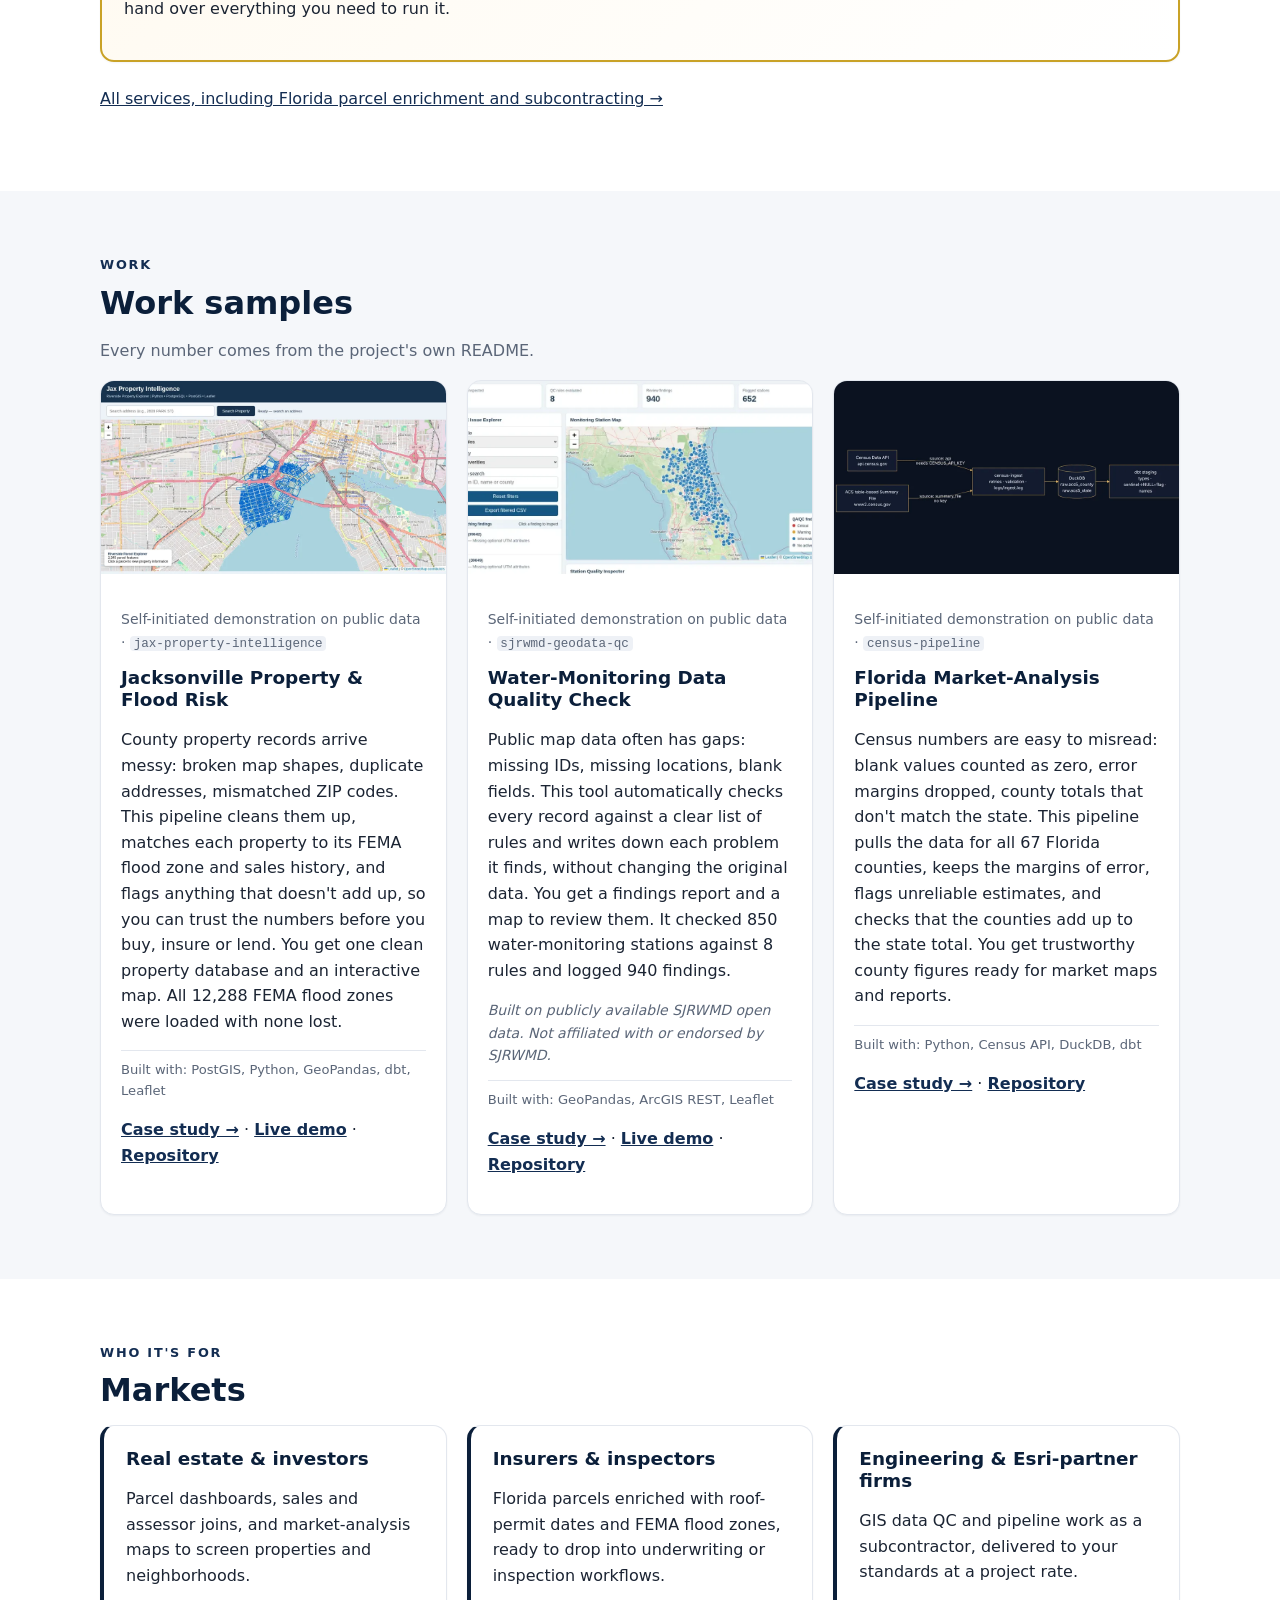
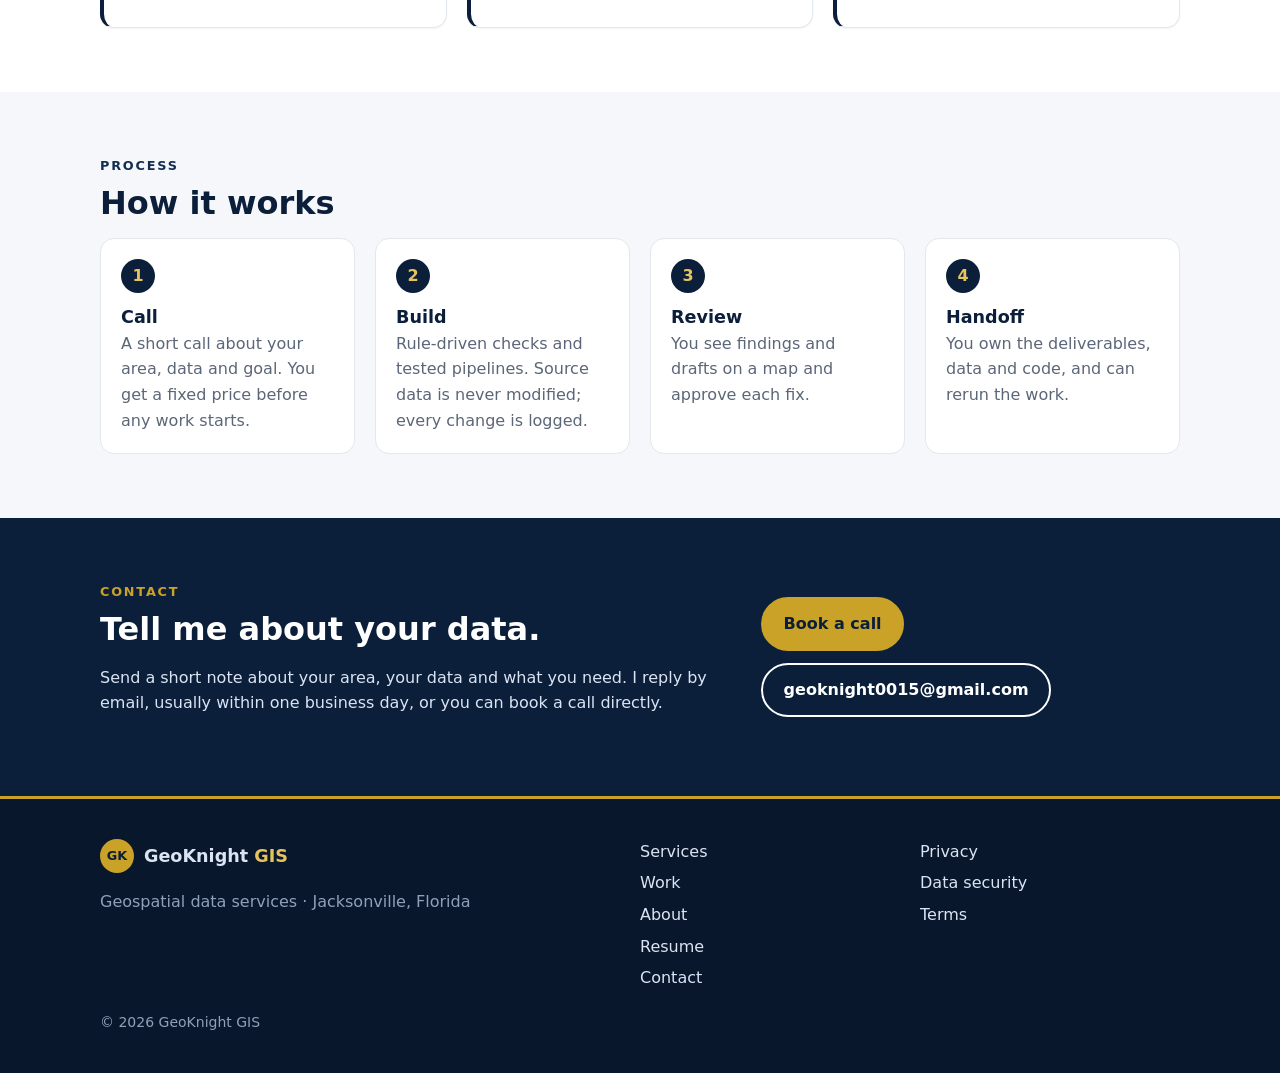
==== commit 3ba519e5: "Hero: restore live-site night globe (vendored MapLibre 5.24.0, GIBS day/night, sun terminator) with " ====
--- a/index.html
+++ b/index.html
@@ -3,7 +3,7 @@
 <head>
 <meta charset="utf-8">
 <meta name="viewport" content="width=device-width,initial-scale=1">
-<meta http-equiv="Content-Security-Policy" content="default-src 'self'; script-src 'self'; style-src 'self'; img-src 'self' data:; base-uri 'self'; form-action 'self'">
+<meta http-equiv="Content-Security-Policy" content="default-src 'self'; script-src 'self'; style-src 'self'; img-src 'self' data: blob: https://basemap.nationalmap.gov https://gibs.earthdata.nasa.gov; connect-src 'self' https://basemap.nationalmap.gov https://gibs.earthdata.nasa.gov https://earthquake.usgs.gov https://api.waterdata.usgs.gov; worker-src 'self' blob:; child-src blob:; base-uri 'self'; form-action 'self'">
 <title>GeoKnight GIS | Parcel dashboards, maps &amp; Florida parcel data</title>
 <meta name="description" content="GeoKnight GIS builds parcel dashboards, market-analysis maps and data pipelines, and enriches Florida parcels with roof-permit dates and flood zones. Fixed-price packages from $350.">
 <meta name="robots" content="noindex, nofollow, noarchive">
@@ -18,7 +18,7 @@
 <link rel="icon" href="favicon.svg" type="image/svg+xml">
 <link rel="icon" href="favicon.ico" sizes="any">
 <link rel="apple-touch-icon" href="apple-touch-icon.png">
-<link rel="stylesheet" href="styles.css?v=20261030f">
+<link rel="stylesheet" href="styles.css?v=20261030g">
 <script type="application/ld+json">{"@context": "https://schema.org", "@type": ["ProfessionalService", "Organization"], "name": "GeoKnight GIS", "url": "https://knightchrism.github.io/", "email": "mailto:geoknight0015@gmail.com", "description": "GeoKnight GIS builds parcel dashboards, market-analysis maps and data pipelines, and enriches Florida parcels with roof-permit dates and flood zones. Fixed-price packages from $350.", "slogan": "Accurate, trustworthy geospatial data \u2014 for less.", "address": {"@type": "PostalAddress", "addressLocality": "Jacksonville", "addressRegion": "FL", "addressCountry": "US"}, "areaServed": {"@type": "State", "name": "Florida"}, "founder": {"@type": "Person", "name": "Christopher Knight", "jobTitle": "GIS & Data Engineer", "sameAs": ["https://www.linkedin.com/in/christopher-knight-3225a2232/", "https://x.com/geoknight0015", "https://github.com/knightchrism"]}, "sameAs": ["https://www.linkedin.com/in/christopher-knight-3225a2232/", "https://x.com/geoknight0015", "https://github.com/knightchrism"], "knowsAbout": ["GIS", "Parcel data", "Flood zones", "PostGIS", "Data pipelines", "Data quality control", "Market analysis"], "makesOffer": [{"@type": "Offer", "name": "Data QC Audit", "price": "350", "priceCurrency": "USD"}, {"@type": "Offer", "name": "Interactive Map", "priceSpecification": {"@type": "PriceSpecification", "minPrice": "750", "maxPrice": "1500", "priceCurrency": "USD"}}, {"@type": "Offer", "name": "Parcel Dashboard", "priceSpecification": {"@type": "PriceSpecification", "minPrice": "2000", "maxPrice": "4000", "priceCurrency": "USD"}}, {"@type": "Offer", "name": "Custom Solutions", "description": "Need something that doesn't fit a package? GeoKnight GIS builds custom tools around your data, from automated data pipelines to live dashboards and map apps, with built-in checks so you can trust the results. We scope it with you, quote a fixed price for each milestone, and hand over everything you need to run it.", "url": "https://knightchrism.github.io/services.html"}]}</script>
 </head>
 <body>
@@ -26,11 +26,11 @@
 <a class="skip" href="#main">Skip to content</a>
 <header class="nav"><div class="wrap navin">
 <a class="brand" href="index.html"><span class="mark" aria-hidden="true">GK</span><span>GeoKnight <b>GIS</b></span></a>
-<nav aria-label="Main"><a href="services.html">Services</a><a href="work.html">Work</a><a href="coverage.html">Coverage</a><a href="about.html">About</a><a href="contact.html">Contact</a><a class="btn btn-sm" href="https://cal.com/christopher-uzhh5z" rel="noopener noreferrer">Book a call</a></nav>
+<nav aria-label="Main"><a href="services.html">Services</a><a href="work.html">Work</a><a href="about.html">About</a><a href="contact.html">Contact</a><a class="btn btn-sm" href="https://cal.com/christopher-uzhh5z" rel="noopener noreferrer">Book a call</a></nav>
 </div></header>
 <main id="main">
-<section class="hero fl" id="hero">
-<div id="stage" aria-hidden="true"><img class="lay" src="assets/hero/florida.svg?v=3" alt="" width="1600" height="900" decoding="async" fetchpriority="high"><canvas id="night"></canvas><canvas id="trail"></canvas><canvas id="wx"></canvas><canvas id="fx"></canvas></div>
+<section class="hero fl gl" id="hero">
+<div id="globe" class="globe" aria-hidden="true"></div>
 <div class="hero-shade" aria-hidden="true"></div>
 <div class="wrap heroin">
 <div class="herotext"><p class="eyebrow gold">GeoKnight GIS · Jacksonville, Florida</p>
@@ -38,8 +38,8 @@
 <p class="lead">GeoKnight GIS builds parcel dashboards, market-analysis maps and data pipelines, and enriches Florida parcels with roof-permit dates and flood zones for insurers, inspectors and investors. Fixed-price packages from $350.</p>
 <div class="cta"><a class="btn" href="services.html">See packages</a><a class="btn btn-ghost" href="https://cal.com/christopher-uzhh5z" rel="noopener noreferrer">Book a call</a></div></div>
 </div>
-<p id="credit">Bathymetry: NOAA NCEI ETOPO1 · Boundaries &amp; roads: US Census TIGER 2023 · Natural Earth (coast, rivers, lakes) · Currents, traffic, weather, launches, parcel/flood scan illustrative, not live</p>
-<script src="assets/hero/hero.js?v=3" defer></script>
+<p id="credit">Imagery: NASA Blue Marble &amp; Black Marble via NASA GIBS · USGS The National Map · Clouds: NASA VIIRS · Live: USGS earthquakes &amp; stream gauges · Day/night line from the real sun position · Ships, flights, launches, Gulf Stream and scan overlay illustrative, not live</p>
+<script src="assets/globe/boot.js?v=1" defer></script>
 </section>
 <section class="band"><div class="wrap"><p class="eyebrow">Services</p><h2>Fixed-price packages</h2>
 <div class="grid3"><article class="card svc"><h3>Data QC Audit</h3><p class="price">$350</p><p class="muted small">Fixed price</p><p>A rule-driven check of one parcel, address or asset layer: duplicates, gaps, invalid geometry and attribute problems, without touching your source data.</p><ul class="ticks"><li>Findings report (CSV/JSON)</li><li>Map of every finding</li><li>Prioritized fix list</li></ul></article><article class="card svc"><h3>Interactive Map</h3><p class="price">$750–1,500</p><p class="muted small">Fixed price, by scope</p><p>A fast, shareable web map of your data: parcels, listings, sites or service areas, with filters, popups and a clean, mobile-friendly layout.</p><ul class="ticks"><li>Hosted static web map</li><li>Search, filter and popups</li><li>Data and source handed over</li></ul></article><article class="card svc"><h3>Parcel Dashboard</h3><p class="price">$2,000–4,000</p><p class="muted small">Fixed price, by scope</p><p>Parcels, assessor records, sales and flood zones joined in a tested database and explored on a dashboard built for your market.</p><ul class="ticks"><li>PostGIS database with tests</li><li>Interactive dashboard</li><li>Repeatable load pipeline</li></ul></article></div>
@@ -69,7 +69,7 @@
 <footer class="foot"><div class="wrap footin">
 <div><a class="brand" href="index.html"><span class="mark" aria-hidden="true">GK</span><span>GeoKnight <b>GIS</b></span></a>
 <p class="muted">Geospatial data services · Jacksonville, Florida</p></div>
-<nav aria-label="Footer"><a href="services.html">Services</a><a href="work.html">Work</a><a href="coverage.html">Coverage</a><a href="about.html">About</a><a href="resume.html">Resume</a><a href="contact.html">Contact</a></nav>
+<nav aria-label="Footer"><a href="services.html">Services</a><a href="work.html">Work</a><a href="about.html">About</a><a href="resume.html">Resume</a><a href="contact.html">Contact</a></nav>
 <nav aria-label="Legal"><a href="privacy.html">Privacy</a><a href="security.html">Data security</a><a href="terms.html">Terms</a></nav>
 <p class="muted small">© <span id="yr">2026</span> GeoKnight GIS</p>
 </div></footer>
--- a/styles.css
+++ b/styles.css
@@ -62,3 +62,12 @@
 .custom{margin-top:24px;border:2px solid var(--gold);background:linear-gradient(135deg,#fffaf0,#fff);display:flex;gap:24px;align-items:center;justify-content:space-between}
 .custom p{max-width:75ch}.custom .btn{flex:none}.custom.full{padding:32px}.custom.compact .price{font-size:1.2rem}
 @media (max-width:640px){.custom{flex-direction:column;align-items:flex-start}}
+/* globe hero (restored from live site) with Florida overlay */
+.hero.gl{background:#02050b;overflow:hidden}
+.gl .globe{position:absolute;inset:0;z-index:0}.gl .globe canvas{outline:none}
+.gl .ovl{position:absolute;inset:0;width:100%;height:100%;z-index:0;pointer-events:none;opacity:0;transition:opacity 1.5s}.gl.live .ovl{opacity:1}
+.gl .hero-shade{background:linear-gradient(90deg,rgba(2,6,14,.9) 0,rgba(2,6,14,.7) 34%,rgba(2,6,14,.2) 62%,transparent 100%),linear-gradient(0deg,rgba(8,20,40,.75) 0,transparent 26%)}
+.gl .heroin{position:relative;z-index:2;pointer-events:none}.gl .heroin a{pointer-events:auto}
+.gl .maplibregl-ctrl-attrib,.gl .maplibregl-ctrl-logo{display:none}
+.gl.poster .globe{background:#02050b url(assets/globe/poster-390.webp) center top/cover no-repeat}
+@media (max-width:640px){.gl .hero-shade{background:linear-gradient(180deg,rgba(2,6,14,.55) 0,rgba(2,6,14,.75) 55%,rgba(2,6,14,.9) 100%)}}
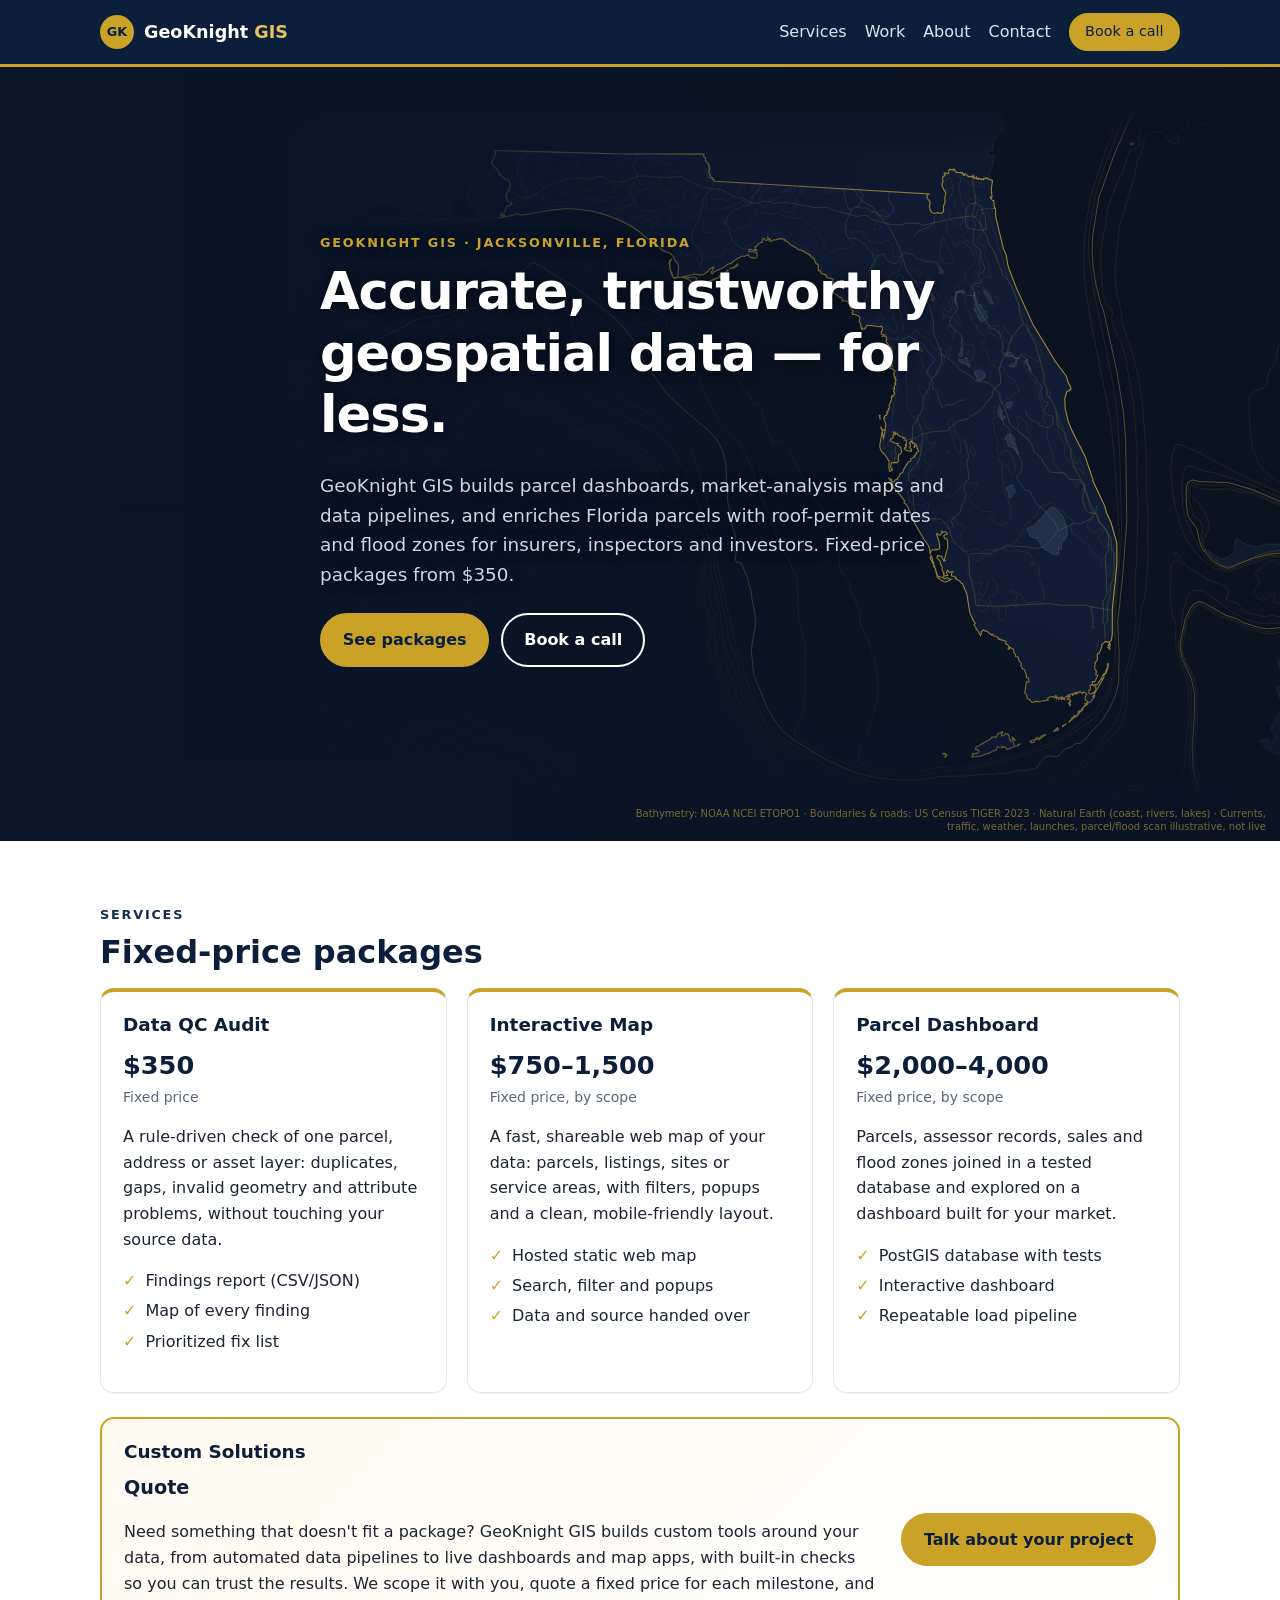
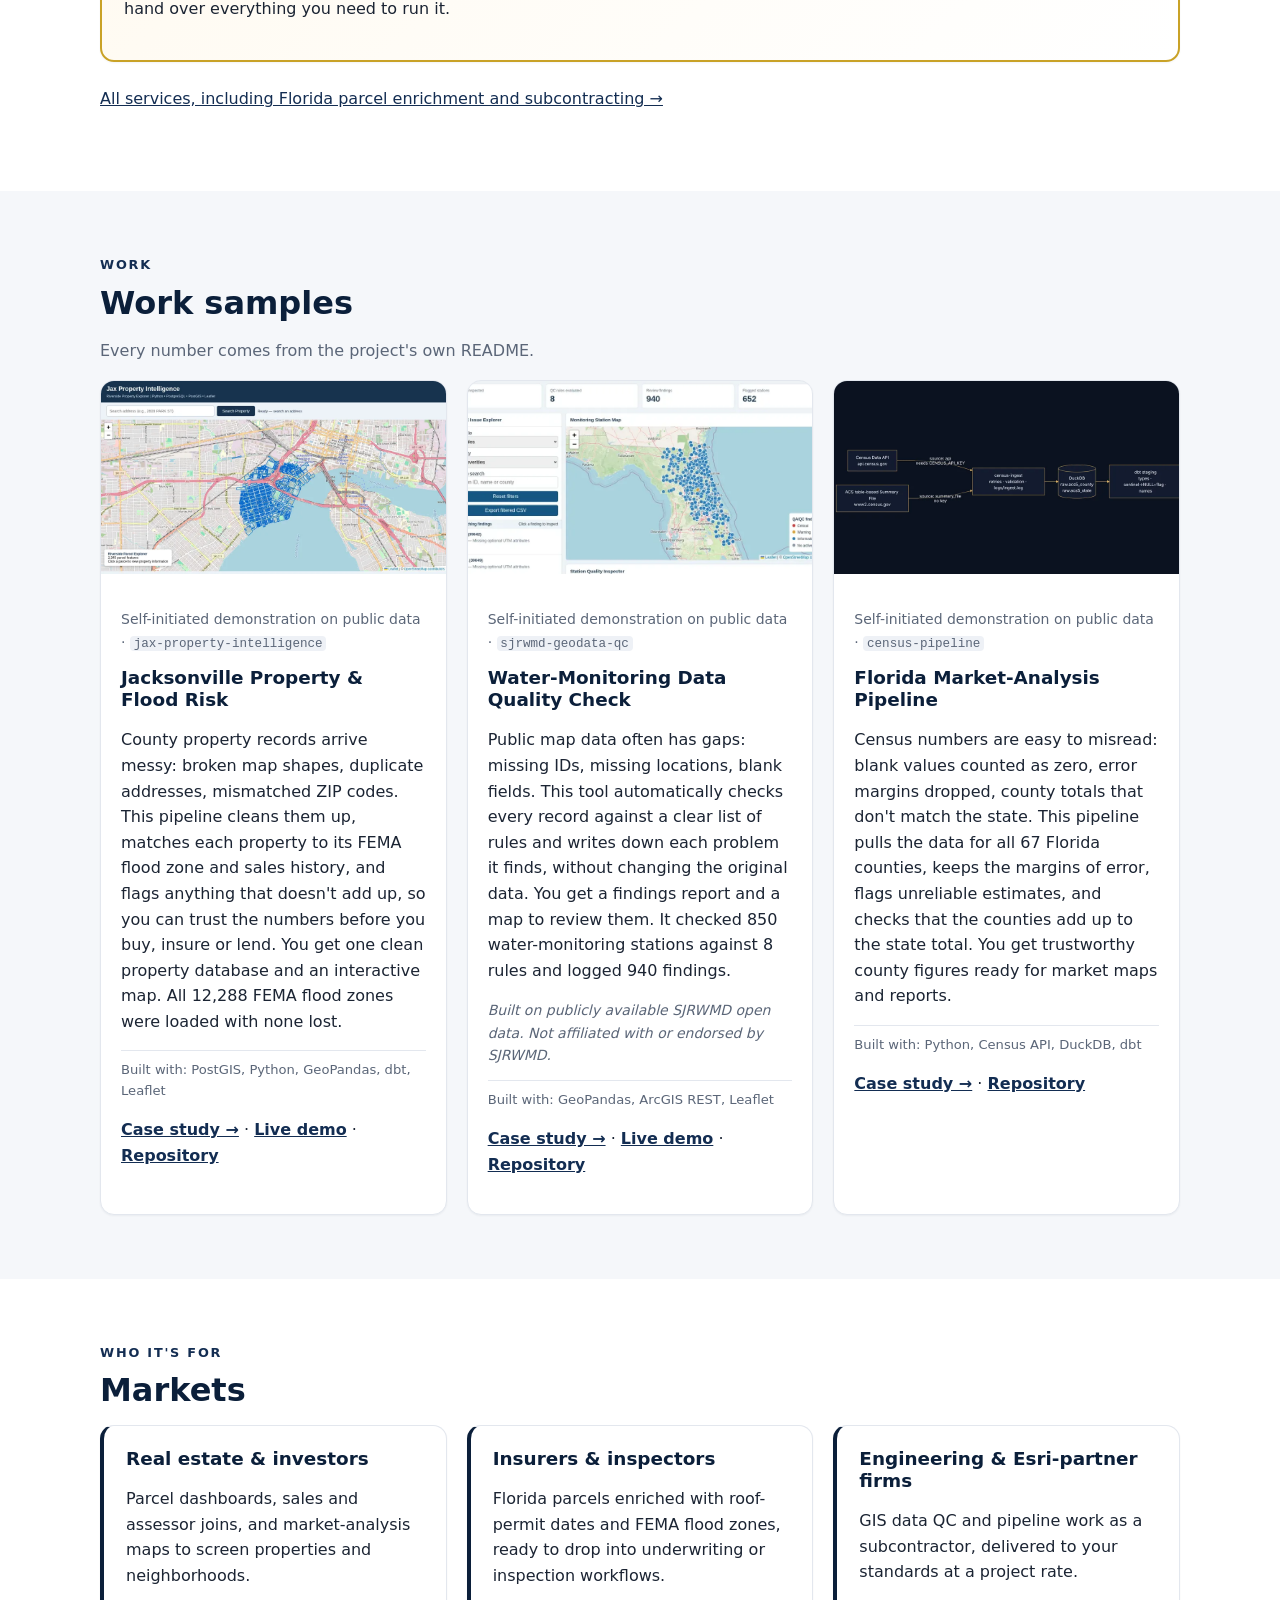
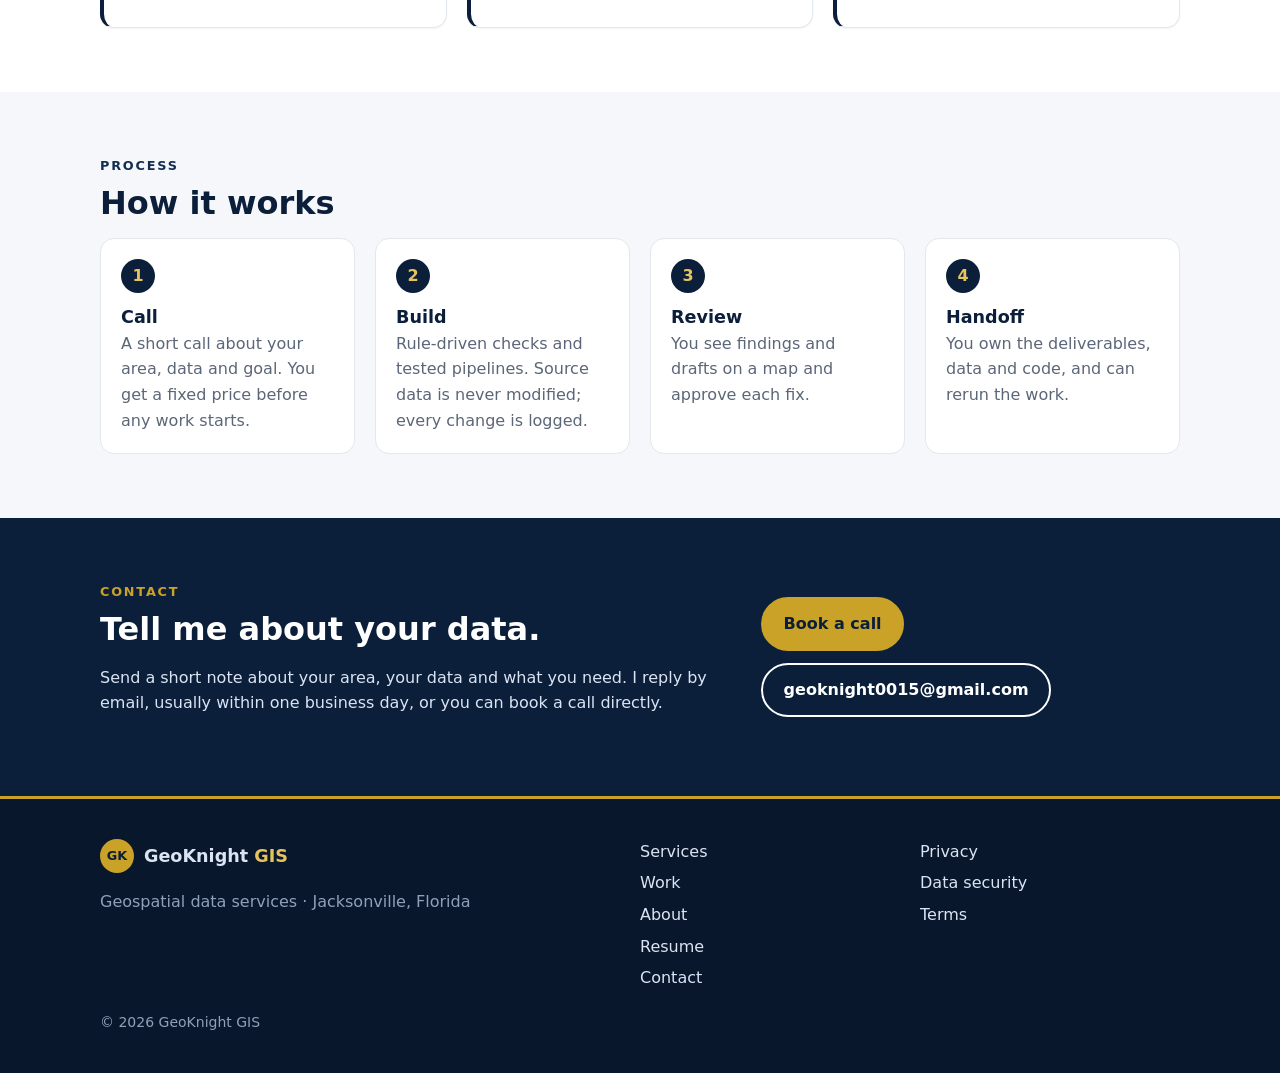
==== commit 153b72fe: "Revert "Preview: add Florida roof data coverage page" This reverts commit 9a145adc47ff37b06811b2e57f" ====
--- a/index.html
+++ b/index.html
@@ -3,7 +3,7 @@
 <head>
 <meta charset="utf-8">
 <meta name="viewport" content="width=device-width,initial-scale=1">
-<meta http-equiv="Content-Security-Policy" content="default-src 'self'; script-src 'self'; style-src 'self'; img-src 'self' data: blob: https://basemap.nationalmap.gov https://gibs.earthdata.nasa.gov; connect-src 'self' https://basemap.nationalmap.gov https://gibs.earthdata.nasa.gov https://earthquake.usgs.gov https://api.waterdata.usgs.gov; worker-src 'self' blob:; child-src blob:; base-uri 'self'; form-action 'self'">
+<meta http-equiv="Content-Security-Policy" content="default-src 'self'; script-src 'self'; style-src 'self'; img-src 'self' data:; base-uri 'self'; form-action 'self'">
 <title>GeoKnight GIS | Parcel dashboards, maps &amp; Florida parcel data</title>
 <meta name="description" content="GeoKnight GIS builds parcel dashboards, market-analysis maps and data pipelines, and enriches Florida parcels with roof-permit dates and flood zones. Fixed-price packages from $350.">
 <meta name="robots" content="noindex, nofollow, noarchive">
@@ -18,7 +18,7 @@
 <link rel="icon" href="favicon.svg" type="image/svg+xml">
 <link rel="icon" href="favicon.ico" sizes="any">
 <link rel="apple-touch-icon" href="apple-touch-icon.png">
-<link rel="stylesheet" href="styles.css?v=20261030g">
+<link rel="stylesheet" href="styles.css?v=20261030f">
 <script type="application/ld+json">{"@context": "https://schema.org", "@type": ["ProfessionalService", "Organization"], "name": "GeoKnight GIS", "url": "https://knightchrism.github.io/", "email": "mailto:geoknight0015@gmail.com", "description": "GeoKnight GIS builds parcel dashboards, market-analysis maps and data pipelines, and enriches Florida parcels with roof-permit dates and flood zones. Fixed-price packages from $350.", "slogan": "Accurate, trustworthy geospatial data \u2014 for less.", "address": {"@type": "PostalAddress", "addressLocality": "Jacksonville", "addressRegion": "FL", "addressCountry": "US"}, "areaServed": {"@type": "State", "name": "Florida"}, "founder": {"@type": "Person", "name": "Christopher Knight", "jobTitle": "GIS & Data Engineer", "sameAs": ["https://www.linkedin.com/in/christopher-knight-3225a2232/", "https://x.com/geoknight0015", "https://github.com/knightchrism"]}, "sameAs": ["https://www.linkedin.com/in/christopher-knight-3225a2232/", "https://x.com/geoknight0015", "https://github.com/knightchrism"], "knowsAbout": ["GIS", "Parcel data", "Flood zones", "PostGIS", "Data pipelines", "Data quality control", "Market analysis"], "makesOffer": [{"@type": "Offer", "name": "Data QC Audit", "price": "350", "priceCurrency": "USD"}, {"@type": "Offer", "name": "Interactive Map", "priceSpecification": {"@type": "PriceSpecification", "minPrice": "750", "maxPrice": "1500", "priceCurrency": "USD"}}, {"@type": "Offer", "name": "Parcel Dashboard", "priceSpecification": {"@type": "PriceSpecification", "minPrice": "2000", "maxPrice": "4000", "priceCurrency": "USD"}}, {"@type": "Offer", "name": "Custom Solutions", "description": "Need something that doesn't fit a package? GeoKnight GIS builds custom tools around your data, from automated data pipelines to live dashboards and map apps, with built-in checks so you can trust the results. We scope it with you, quote a fixed price for each milestone, and hand over everything you need to run it.", "url": "https://knightchrism.github.io/services.html"}]}</script>
 </head>
 <body>
@@ -29,8 +29,8 @@
 <nav aria-label="Main"><a href="services.html">Services</a><a href="work.html">Work</a><a href="about.html">About</a><a href="contact.html">Contact</a><a class="btn btn-sm" href="https://cal.com/christopher-uzhh5z" rel="noopener noreferrer">Book a call</a></nav>
 </div></header>
 <main id="main">
-<section class="hero fl gl" id="hero">
-<div id="globe" class="globe" aria-hidden="true"></div>
+<section class="hero fl" id="hero">
+<div id="stage" aria-hidden="true"><img class="lay" src="assets/hero/florida.svg?v=3" alt="" width="1600" height="900" decoding="async" fetchpriority="high"><canvas id="night"></canvas><canvas id="trail"></canvas><canvas id="wx"></canvas><canvas id="fx"></canvas></div>
 <div class="hero-shade" aria-hidden="true"></div>
 <div class="wrap heroin">
 <div class="herotext"><p class="eyebrow gold">GeoKnight GIS · Jacksonville, Florida</p>
@@ -38,8 +38,8 @@
 <p class="lead">GeoKnight GIS builds parcel dashboards, market-analysis maps and data pipelines, and enriches Florida parcels with roof-permit dates and flood zones for insurers, inspectors and investors. Fixed-price packages from $350.</p>
 <div class="cta"><a class="btn" href="services.html">See packages</a><a class="btn btn-ghost" href="https://cal.com/christopher-uzhh5z" rel="noopener noreferrer">Book a call</a></div></div>
 </div>
-<p id="credit">Imagery: NASA Blue Marble &amp; Black Marble via NASA GIBS · USGS The National Map · Clouds: NASA VIIRS · Live: USGS earthquakes &amp; stream gauges · Day/night line from the real sun position · Ships, flights, launches, Gulf Stream and scan overlay illustrative, not live</p>
-<script src="assets/globe/boot.js?v=1" defer></script>
+<p id="credit">Bathymetry: NOAA NCEI ETOPO1 · Boundaries &amp; roads: US Census TIGER 2023 · Natural Earth (coast, rivers, lakes) · Currents, traffic, weather, launches, parcel/flood scan illustrative, not live</p>
+<script src="assets/hero/hero.js?v=3" defer></script>
 </section>
 <section class="band"><div class="wrap"><p class="eyebrow">Services</p><h2>Fixed-price packages</h2>
 <div class="grid3"><article class="card svc"><h3>Data QC Audit</h3><p class="price">$350</p><p class="muted small">Fixed price</p><p>A rule-driven check of one parcel, address or asset layer: duplicates, gaps, invalid geometry and attribute problems, without touching your source data.</p><ul class="ticks"><li>Findings report (CSV/JSON)</li><li>Map of every finding</li><li>Prioritized fix list</li></ul></article><article class="card svc"><h3>Interactive Map</h3><p class="price">$750–1,500</p><p class="muted small">Fixed price, by scope</p><p>A fast, shareable web map of your data: parcels, listings, sites or service areas, with filters, popups and a clean, mobile-friendly layout.</p><ul class="ticks"><li>Hosted static web map</li><li>Search, filter and popups</li><li>Data and source handed over</li></ul></article><article class="card svc"><h3>Parcel Dashboard</h3><p class="price">$2,000–4,000</p><p class="muted small">Fixed price, by scope</p><p>Parcels, assessor records, sales and flood zones joined in a tested database and explored on a dashboard built for your market.</p><ul class="ticks"><li>PostGIS database with tests</li><li>Interactive dashboard</li><li>Repeatable load pipeline</li></ul></article></div>
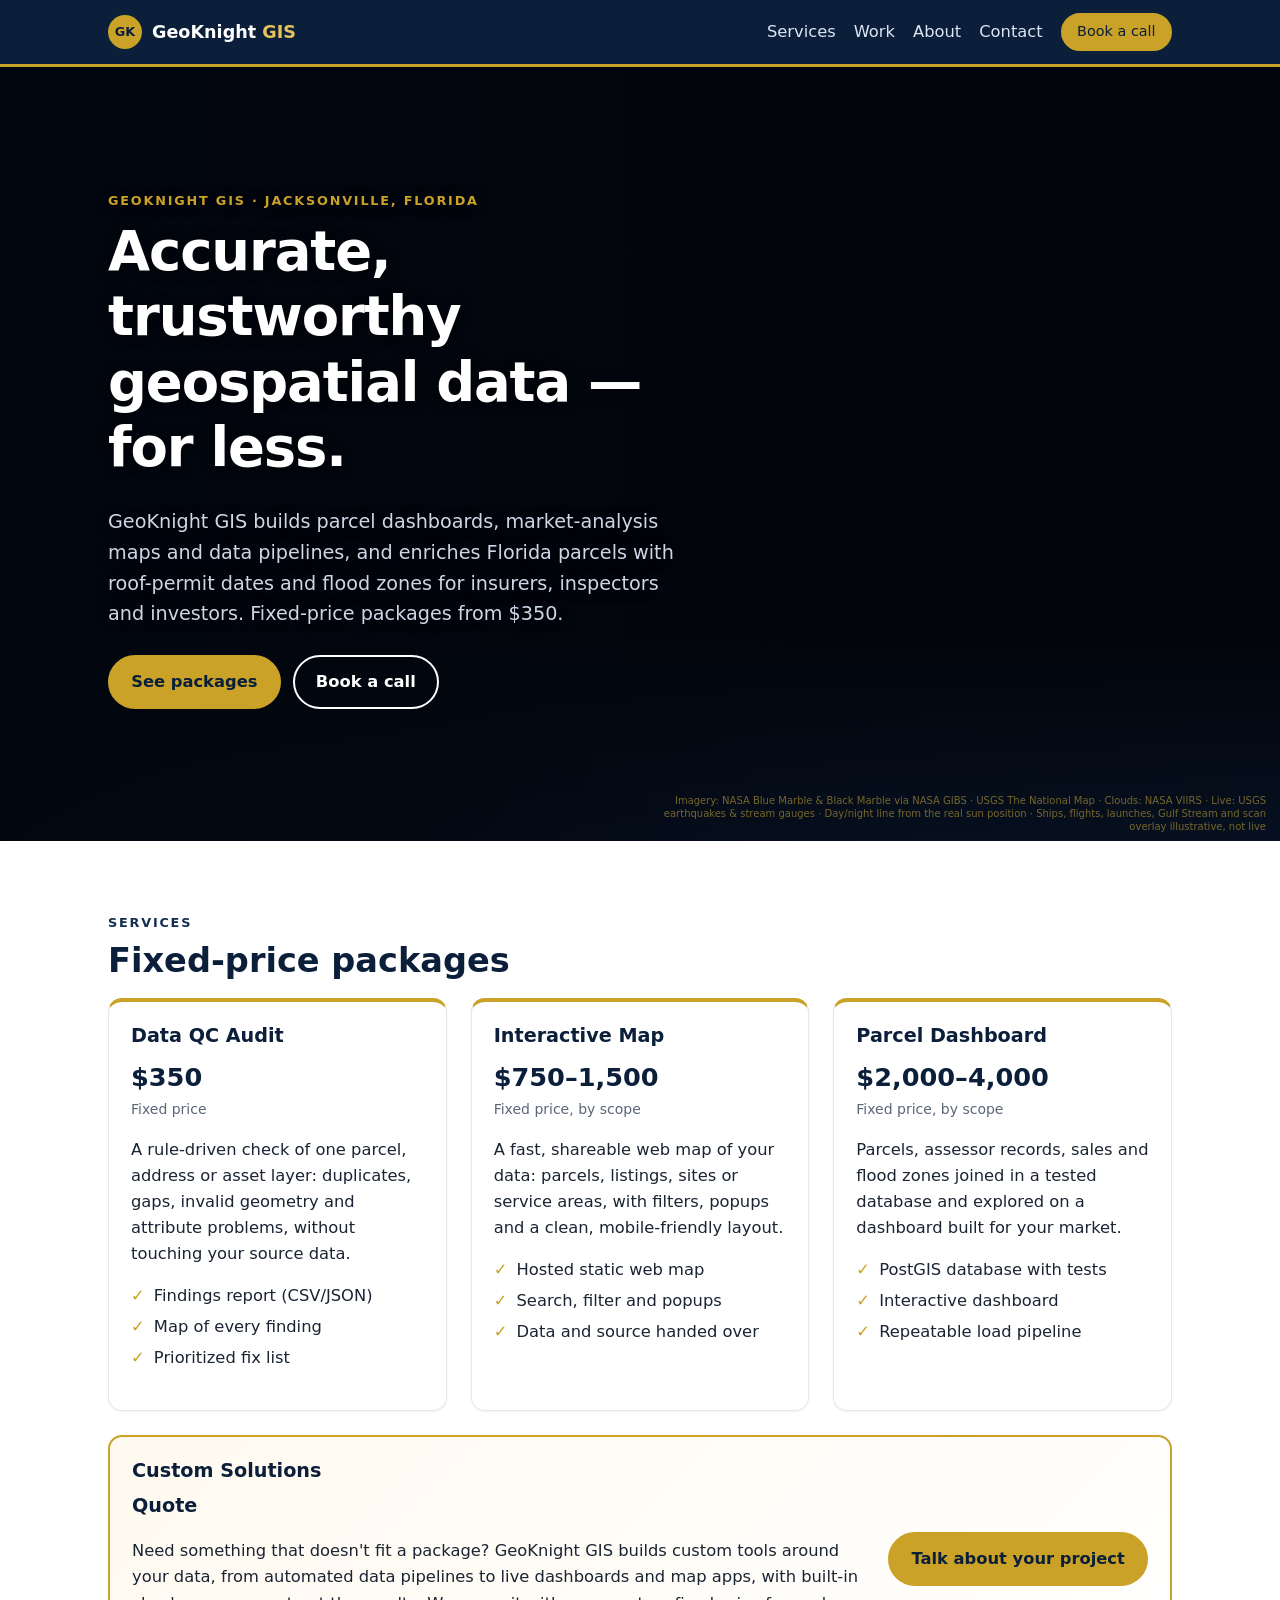
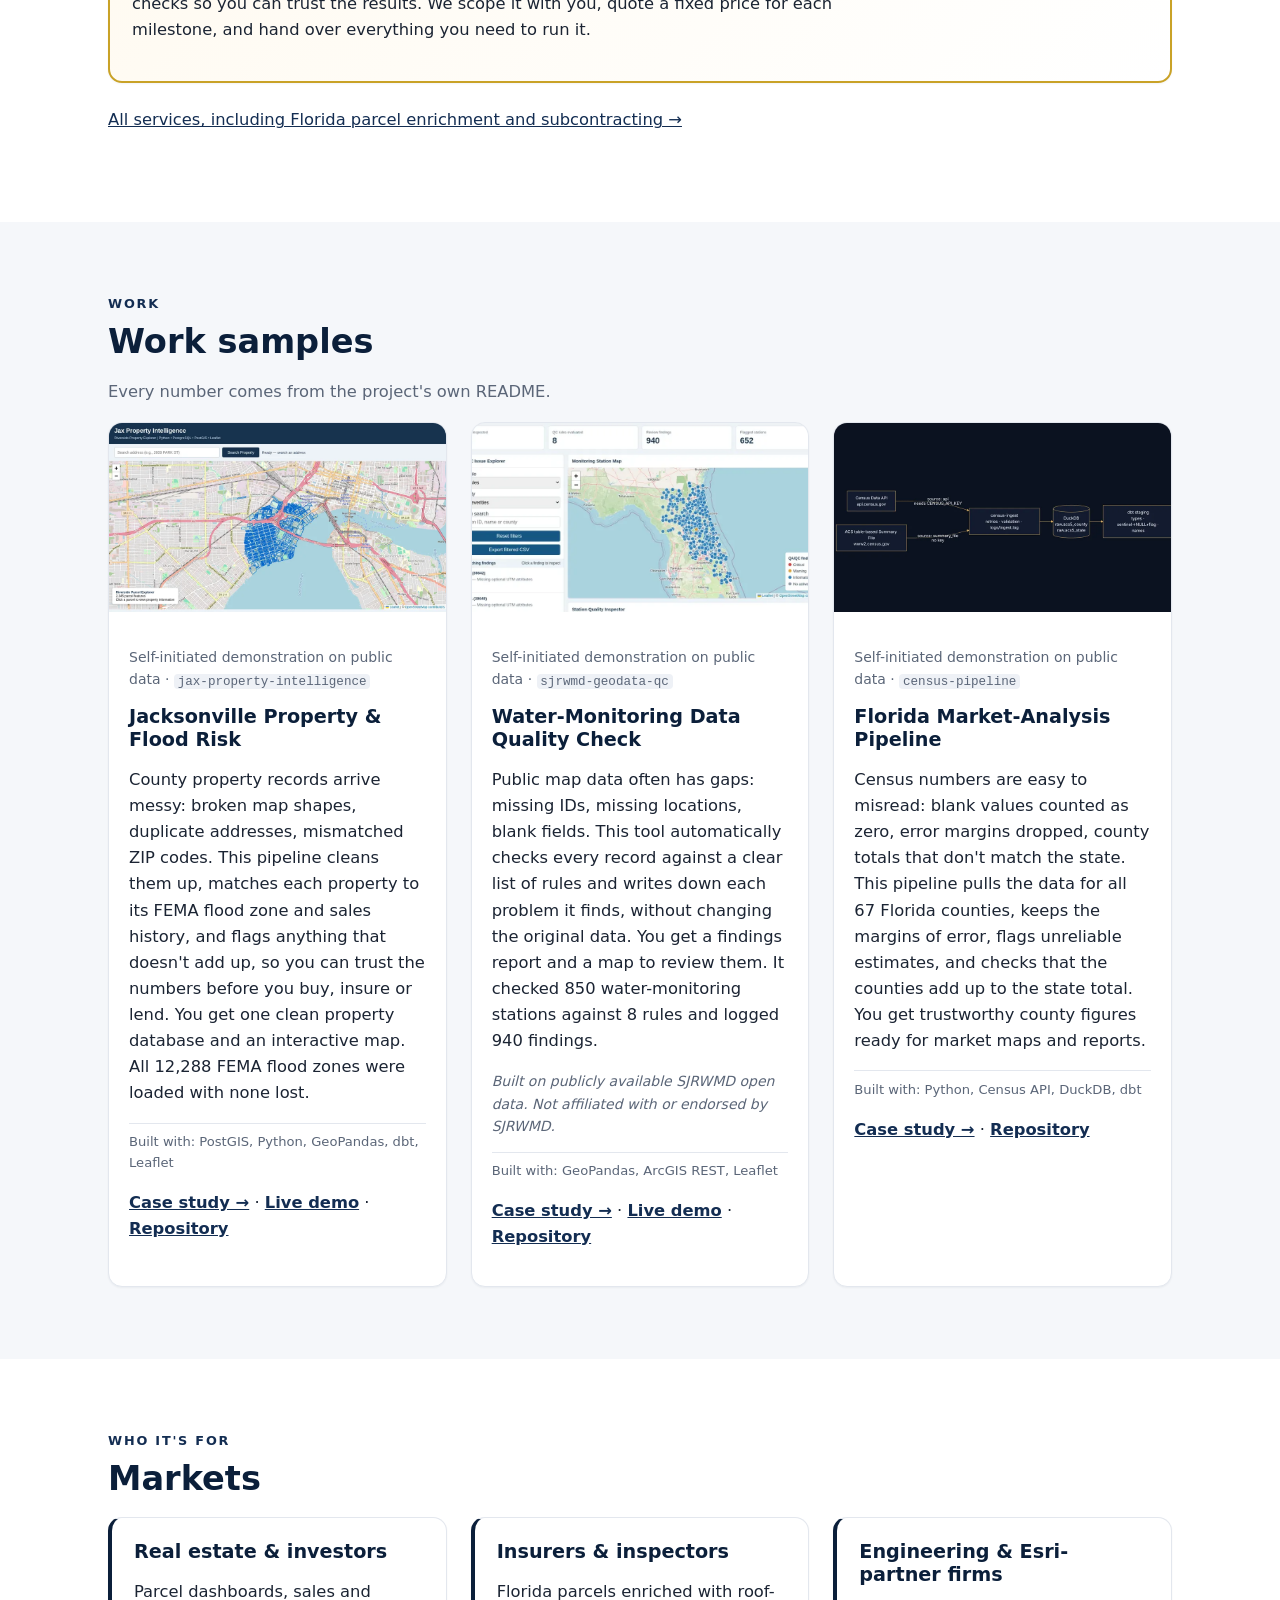
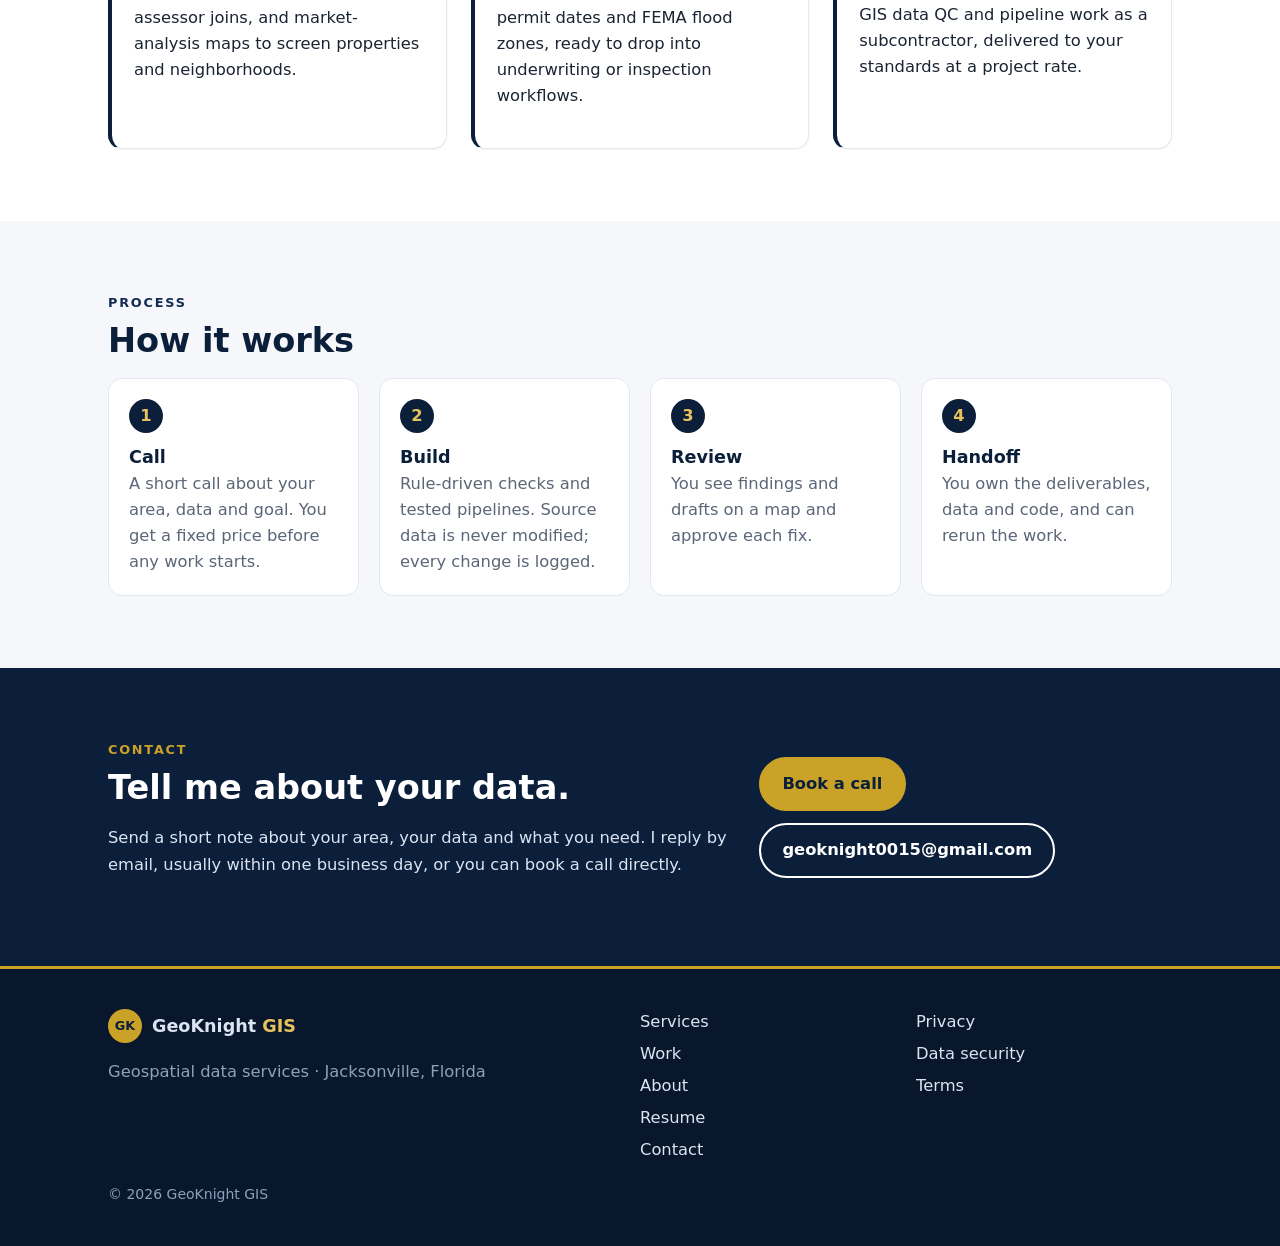
==== commit 0e2fb3d1: "Fit every viewport: mobile menu (assets/js/nav.js), fluid clamp() type and widths, aspect-aware glob" ====
--- a/index.html
+++ b/index.html
@@ -3,7 +3,7 @@
 <head>
 <meta charset="utf-8">
 <meta name="viewport" content="width=device-width,initial-scale=1">
-<meta http-equiv="Content-Security-Policy" content="default-src 'self'; script-src 'self'; style-src 'self'; img-src 'self' data:; base-uri 'self'; form-action 'self'">
+<meta http-equiv="Content-Security-Policy" content="default-src 'self'; script-src 'self'; style-src 'self'; img-src 'self' data: blob: https://basemap.nationalmap.gov https://gibs.earthdata.nasa.gov; connect-src 'self' https://basemap.nationalmap.gov https://gibs.earthdata.nasa.gov https://earthquake.usgs.gov https://api.waterdata.usgs.gov; worker-src 'self' blob:; child-src blob:; base-uri 'self'; form-action 'self'">
 <title>GeoKnight GIS | Parcel dashboards, maps &amp; Florida parcel data</title>
 <meta name="description" content="GeoKnight GIS builds parcel dashboards, market-analysis maps and data pipelines, and enriches Florida parcels with roof-permit dates and flood zones. Fixed-price packages from $350.">
 <meta name="robots" content="noindex, nofollow, noarchive">
@@ -18,7 +18,7 @@
 <link rel="icon" href="favicon.svg" type="image/svg+xml">
 <link rel="icon" href="favicon.ico" sizes="any">
 <link rel="apple-touch-icon" href="apple-touch-icon.png">
-<link rel="stylesheet" href="styles.css?v=20261030f">
+<link rel="stylesheet" href="styles.css?v=20261030fit">
 <script type="application/ld+json">{"@context": "https://schema.org", "@type": ["ProfessionalService", "Organization"], "name": "GeoKnight GIS", "url": "https://knightchrism.github.io/", "email": "mailto:geoknight0015@gmail.com", "description": "GeoKnight GIS builds parcel dashboards, market-analysis maps and data pipelines, and enriches Florida parcels with roof-permit dates and flood zones. Fixed-price packages from $350.", "slogan": "Accurate, trustworthy geospatial data \u2014 for less.", "address": {"@type": "PostalAddress", "addressLocality": "Jacksonville", "addressRegion": "FL", "addressCountry": "US"}, "areaServed": {"@type": "State", "name": "Florida"}, "founder": {"@type": "Person", "name": "Christopher Knight", "jobTitle": "GIS & Data Engineer", "sameAs": ["https://www.linkedin.com/in/christopher-knight-3225a2232/", "https://x.com/geoknight0015", "https://github.com/knightchrism"]}, "sameAs": ["https://www.linkedin.com/in/christopher-knight-3225a2232/", "https://x.com/geoknight0015", "https://github.com/knightchrism"], "knowsAbout": ["GIS", "Parcel data", "Flood zones", "PostGIS", "Data pipelines", "Data quality control", "Market analysis"], "makesOffer": [{"@type": "Offer", "name": "Data QC Audit", "price": "350", "priceCurrency": "USD"}, {"@type": "Offer", "name": "Interactive Map", "priceSpecification": {"@type": "PriceSpecification", "minPrice": "750", "maxPrice": "1500", "priceCurrency": "USD"}}, {"@type": "Offer", "name": "Parcel Dashboard", "priceSpecification": {"@type": "PriceSpecification", "minPrice": "2000", "maxPrice": "4000", "priceCurrency": "USD"}}, {"@type": "Offer", "name": "Custom Solutions", "description": "Need something that doesn't fit a package? GeoKnight GIS builds custom tools around your data, from automated data pipelines to live dashboards and map apps, with built-in checks so you can trust the results. We scope it with you, quote a fixed price for each milestone, and hand over everything you need to run it.", "url": "https://knightchrism.github.io/services.html"}]}</script>
 </head>
 <body>
@@ -29,8 +29,8 @@
 <nav aria-label="Main"><a href="services.html">Services</a><a href="work.html">Work</a><a href="about.html">About</a><a href="contact.html">Contact</a><a class="btn btn-sm" href="https://cal.com/christopher-uzhh5z" rel="noopener noreferrer">Book a call</a></nav>
 </div></header>
 <main id="main">
-<section class="hero fl" id="hero">
-<div id="stage" aria-hidden="true"><img class="lay" src="assets/hero/florida.svg?v=3" alt="" width="1600" height="900" decoding="async" fetchpriority="high"><canvas id="night"></canvas><canvas id="trail"></canvas><canvas id="wx"></canvas><canvas id="fx"></canvas></div>
+<section class="hero fl gl" id="hero">
+<div id="globe" class="globe" aria-hidden="true"></div>
 <div class="hero-shade" aria-hidden="true"></div>
 <div class="wrap heroin">
 <div class="herotext"><p class="eyebrow gold">GeoKnight GIS · Jacksonville, Florida</p>
@@ -38,8 +38,8 @@
 <p class="lead">GeoKnight GIS builds parcel dashboards, market-analysis maps and data pipelines, and enriches Florida parcels with roof-permit dates and flood zones for insurers, inspectors and investors. Fixed-price packages from $350.</p>
 <div class="cta"><a class="btn" href="services.html">See packages</a><a class="btn btn-ghost" href="https://cal.com/christopher-uzhh5z" rel="noopener noreferrer">Book a call</a></div></div>
 </div>
-<p id="credit">Bathymetry: NOAA NCEI ETOPO1 · Boundaries &amp; roads: US Census TIGER 2023 · Natural Earth (coast, rivers, lakes) · Currents, traffic, weather, launches, parcel/flood scan illustrative, not live</p>
-<script src="assets/hero/hero.js?v=3" defer></script>
+<p id="credit">Imagery: NASA Blue Marble &amp; Black Marble via NASA GIBS · USGS The National Map · Clouds: NASA VIIRS · Live: USGS earthquakes &amp; stream gauges · Day/night line from the real sun position · Ships, flights, launches, Gulf Stream and scan overlay illustrative, not live</p>
+<script src="assets/globe/boot.js?v=2" defer></script>
 </section>
 <section class="band"><div class="wrap"><p class="eyebrow">Services</p><h2>Fixed-price packages</h2>
 <div class="grid3"><article class="card svc"><h3>Data QC Audit</h3><p class="price">$350</p><p class="muted small">Fixed price</p><p>A rule-driven check of one parcel, address or asset layer: duplicates, gaps, invalid geometry and attribute problems, without touching your source data.</p><ul class="ticks"><li>Findings report (CSV/JSON)</li><li>Map of every finding</li><li>Prioritized fix list</li></ul></article><article class="card svc"><h3>Interactive Map</h3><p class="price">$750–1,500</p><p class="muted small">Fixed price, by scope</p><p>A fast, shareable web map of your data: parcels, listings, sites or service areas, with filters, popups and a clean, mobile-friendly layout.</p><ul class="ticks"><li>Hosted static web map</li><li>Search, filter and popups</li><li>Data and source handed over</li></ul></article><article class="card svc"><h3>Parcel Dashboard</h3><p class="price">$2,000–4,000</p><p class="muted small">Fixed price, by scope</p><p>Parcels, assessor records, sales and flood zones joined in a tested database and explored on a dashboard built for your market.</p><ul class="ticks"><li>PostGIS database with tests</li><li>Interactive dashboard</li><li>Repeatable load pipeline</li></ul></article></div>
@@ -74,5 +74,6 @@
 <p class="muted small">© <span id="yr">2026</span> GeoKnight GIS</p>
 </div></footer>
 <script src="assets/js/year.js" defer></script>
+<script src="assets/js/nav.js" defer></script>
 </body>
 </html>
--- a/styles.css
+++ b/styles.css
@@ -71,3 +71,36 @@
 .gl .maplibregl-ctrl-attrib,.gl .maplibregl-ctrl-logo{display:none}
 .gl.poster .globe{background:#02050b url(assets/globe/poster-390.webp) center top/cover no-repeat}
 @media (max-width:640px){.gl .hero-shade{background:linear-gradient(180deg,rgba(2,6,14,.55) 0,rgba(2,6,14,.75) 55%,rgba(2,6,14,.9) 100%)}}
+/* fit: fluid layout, mobile menu, aspect-aware hero */
+body{font-size:clamp(15px,.9rem + .15vw,17px)}
+h1{font-size:clamp(1.75rem,1.05rem + 3.1vw,3.4rem);overflow-wrap:break-word}h2{font-size:clamp(1.4rem,1.1rem + 1.3vw,2.1rem)}h3{font-size:clamp(1.05rem,1rem + .25vw,1.2rem)}
+.wrap{max-width:clamp(1120px,62vw,1440px);padding:0 clamp(16px,4vw,28px)}
+.lead{font-size:clamp(1.02rem,.95rem + .35vw,1.2rem)}
+.band{padding:clamp(40px,6vw,72px) 0}.pagehead{padding:clamp(36px,5vw,64px) 0}
+.grid3,.grid2{gap:clamp(14px,2vw,24px)}
+.grid3>*,.grid2>*,.steps>*,.footin>*,.contact>*,.hire>*{min-width:0}
+p,li,h1,h2,h3,td,th{overflow-wrap:break-word}
+table{max-width:100%}
+.navtoggle{display:none}
+@media (max-width:759.98px){
+.navin{flex-wrap:nowrap;min-height:60px;padding-top:0;padding-bottom:0}
+.navtoggle{display:inline-flex;flex-direction:column;justify-content:center;gap:5px;width:44px;height:44px;padding:10px;margin-right:-8px;background:none;border:0;border-radius:8px;cursor:pointer}
+.navtoggle span{display:block;height:2px;width:24px;background:#fff;border-radius:2px;transition:transform .2s,opacity .2s}
+.navtoggle:focus-visible{outline:3px solid var(--gold);outline-offset:2px}
+.nav.open .navtoggle span:nth-child(1){transform:translateY(7px) rotate(45deg)}.nav.open .navtoggle span:nth-child(2){opacity:0}.nav.open .navtoggle span:nth-child(3){transform:translateY(-7px) rotate(-45deg)}
+.nav.has-toggle nav{display:none;position:absolute;left:0;right:0;top:100%;flex-direction:column;align-items:stretch;gap:0;padding:8px clamp(16px,4vw,28px) 16px;background:var(--navy);border-bottom:3px solid var(--gold);box-shadow:0 12px 24px rgba(0,0,0,.25);font-size:1.05rem}
+.nav.has-toggle.open nav{display:flex}
+.nav.has-toggle nav a{padding:12px 4px;border-bottom:1px solid rgba(255,255,255,.08)}
+.nav.has-toggle nav .btn-sm{display:block;margin-top:12px;text-align:center;border-bottom:2px solid var(--gold);padding:.7em 1em}
+.nav:not(.has-toggle) .navin{flex-wrap:wrap;padding-top:10px;padding-bottom:10px}
+}
+@media (prefers-reduced-motion:reduce){.navtoggle span{transition:none}}
+/* hero: text column narrows beside the globe on landscape screens; globe.js fits Florida into the free space */
+@media (min-width:640px){.gl .herotext{max-width:min(640px,54%)}}
+@media (min-width:1600px){.gl .herotext{max-width:min(720px,48%)}}
+@media (min-width:640px) and (max-aspect-ratio:23/20){
+.hero.fl.gl{align-items:flex-start;min-height:clamp(640px,88vh,1100px);padding-top:clamp(48px,7vh,96px)}
+.gl .herotext{max-width:640px}
+.gl .hero-shade{background:linear-gradient(180deg,rgba(2,6,14,.9) 0,rgba(2,6,14,.75) 38%,rgba(2,6,14,.15) 62%,transparent 80%),linear-gradient(0deg,rgba(8,20,40,.7) 0,transparent 22%)}}
+@media (min-width:640px) and (max-height:500px){.hero.fl{min-height:0;padding:32px 0 40px}.gl h1{font-size:clamp(1.6rem,1rem + 2.2vw,2.4rem)}.gl .lead{font-size:1rem}.gl .cta{margin-top:1em}}
+@media (max-width:420px){.cta .btn{flex:1 1 auto;text-align:center}}
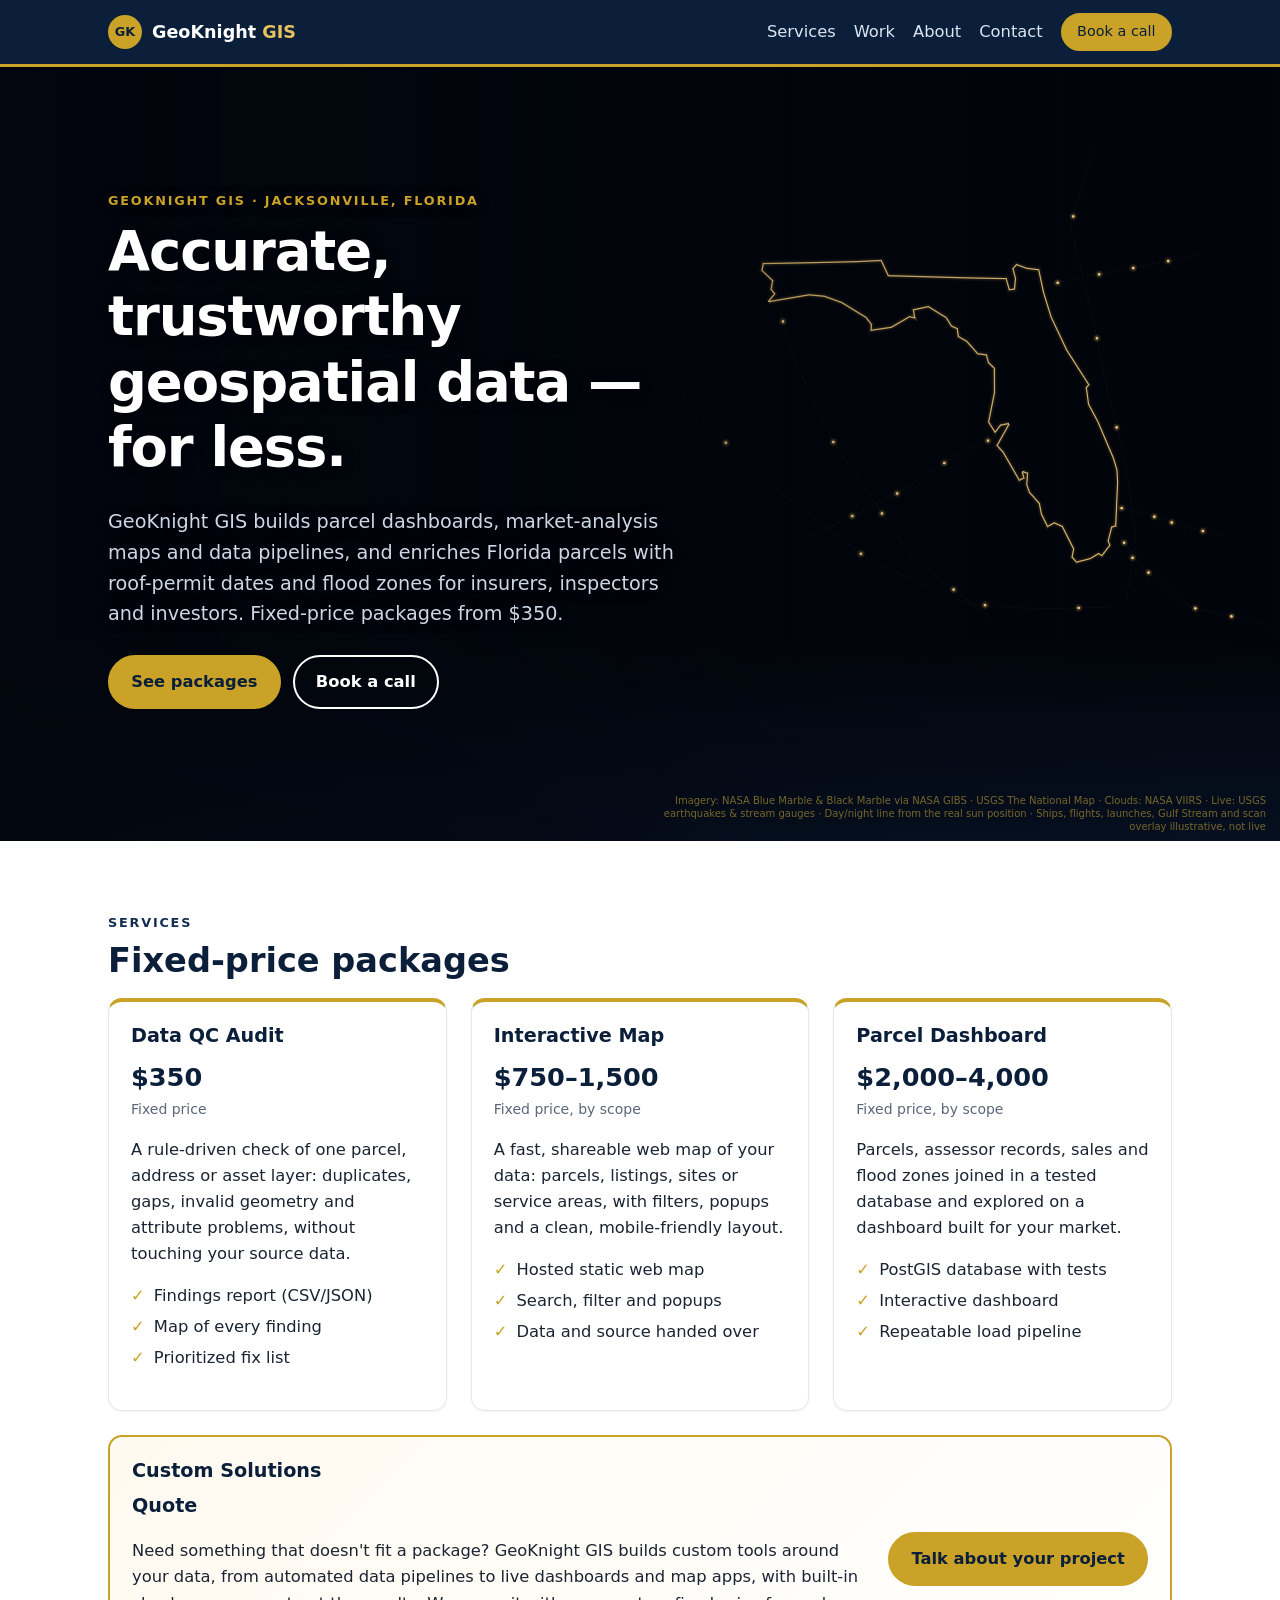
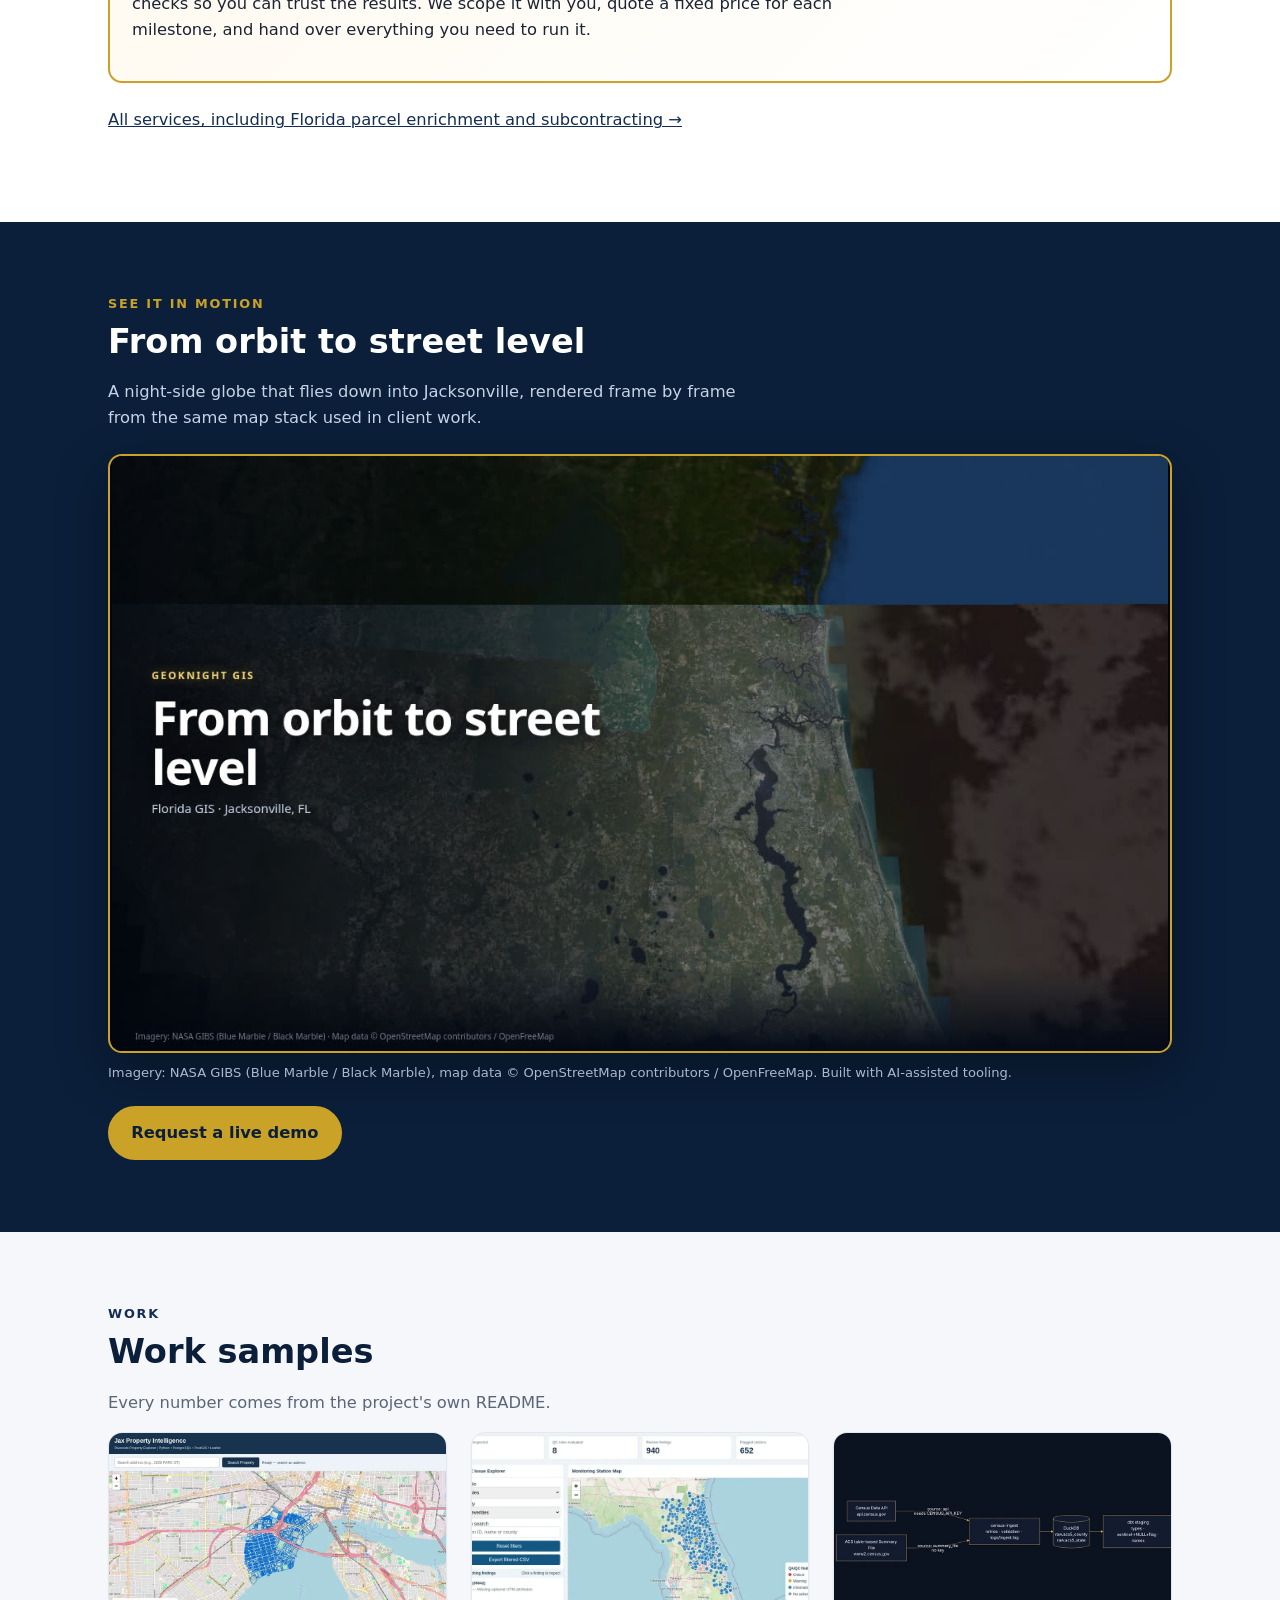
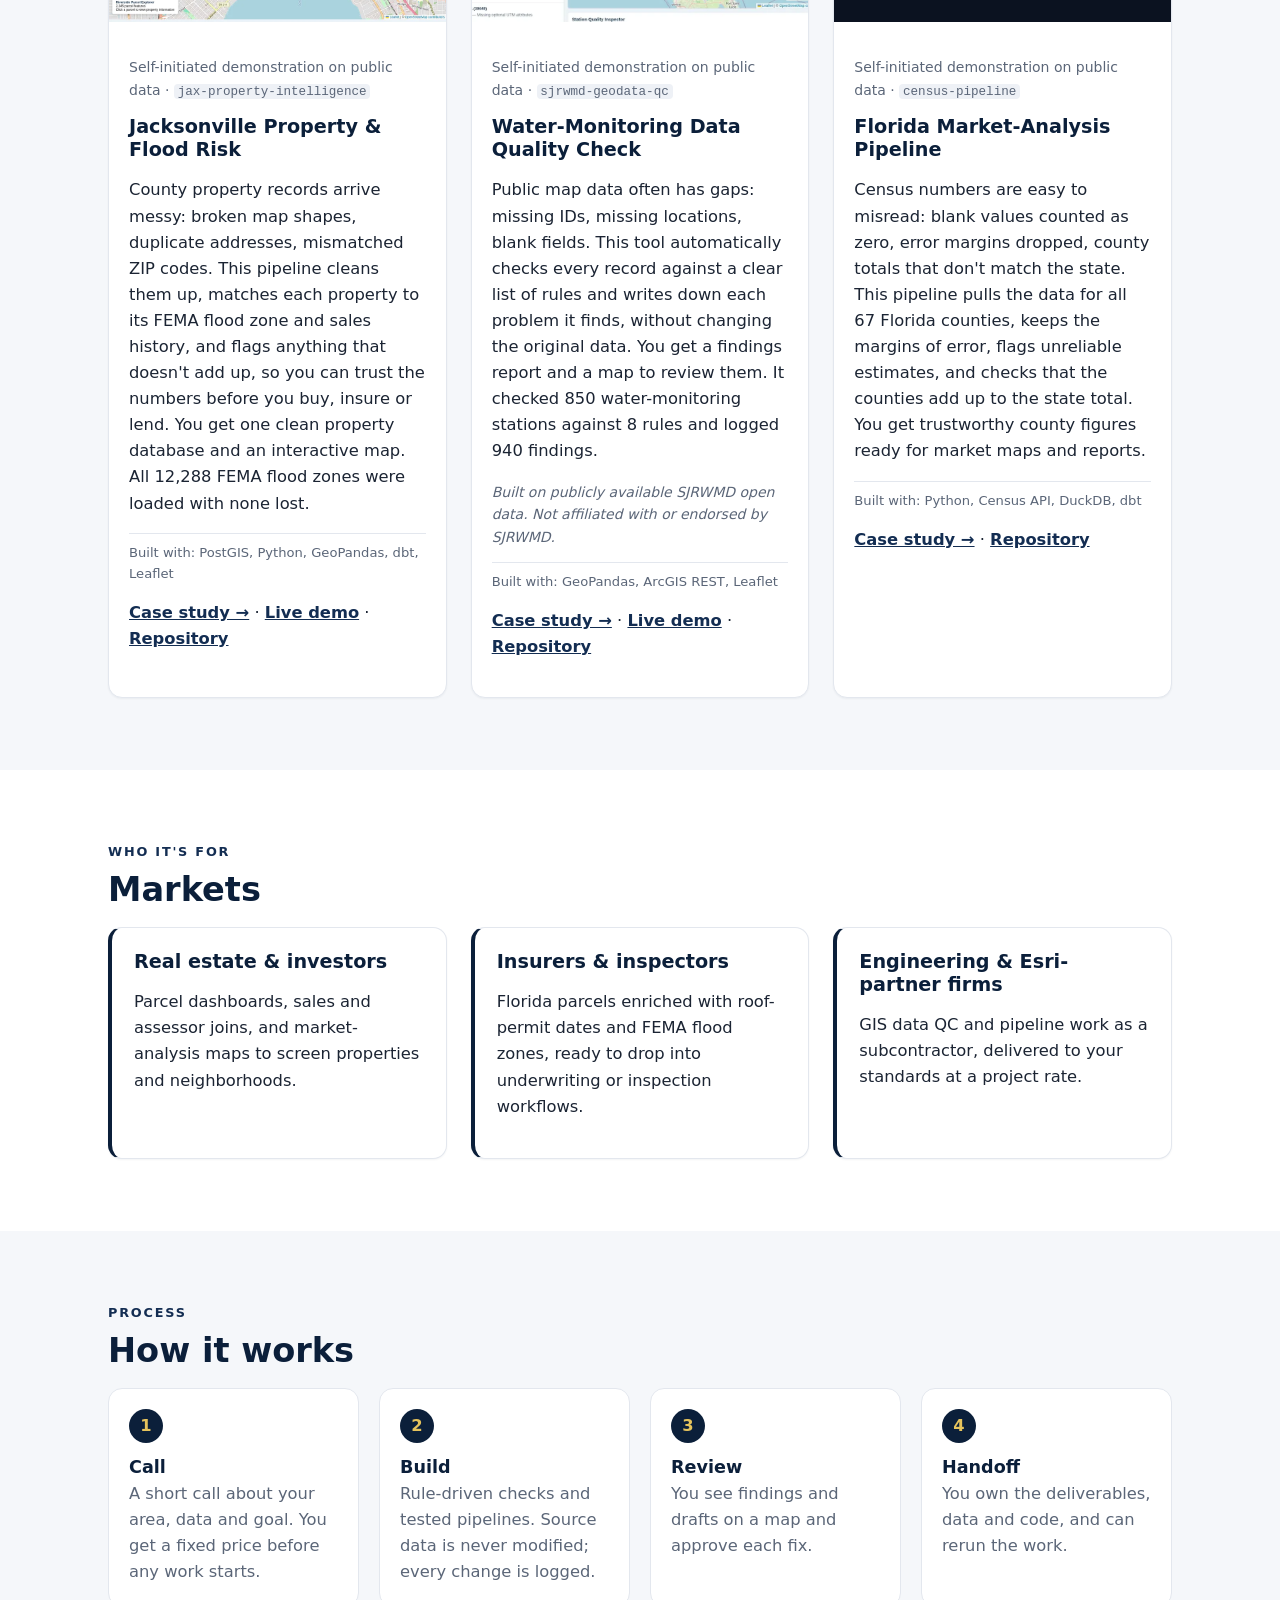
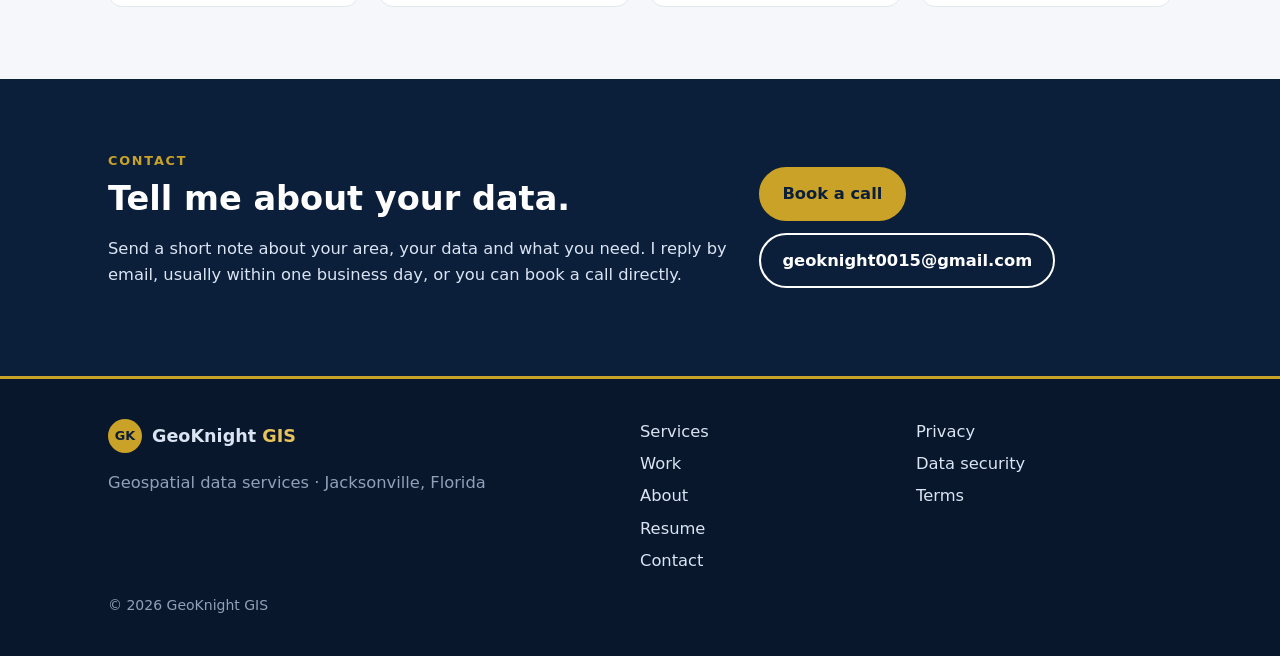
==== commit e05a127f: "Add 'See it in motion' globe demo video to home (preview)" ====
--- a/index.html
+++ b/index.html
@@ -3,7 +3,7 @@
 <head>
 <meta charset="utf-8">
 <meta name="viewport" content="width=device-width,initial-scale=1">
-<meta http-equiv="Content-Security-Policy" content="default-src 'self'; script-src 'self'; style-src 'self'; img-src 'self' data: blob: https://basemap.nationalmap.gov https://gibs.earthdata.nasa.gov; connect-src 'self' https://basemap.nationalmap.gov https://gibs.earthdata.nasa.gov https://earthquake.usgs.gov https://api.waterdata.usgs.gov; worker-src 'self' blob:; child-src blob:; base-uri 'self'; form-action 'self'">
+<meta http-equiv="Content-Security-Policy" content="default-src 'self'; script-src 'self'; style-src 'self'; img-src 'self' data: blob: https://basemap.nationalmap.gov https://gibs.earthdata.nasa.gov; connect-src 'self' https://basemap.nationalmap.gov https://gibs.earthdata.nasa.gov https://earthquake.usgs.gov https://api.waterdata.usgs.gov; media-src 'self'; worker-src 'self' blob:; child-src blob:; base-uri 'self'; form-action 'self'">
 <title>GeoKnight GIS | Parcel dashboards, maps &amp; Florida parcel data</title>
 <meta name="description" content="GeoKnight GIS builds parcel dashboards, market-analysis maps and data pipelines, and enriches Florida parcels with roof-permit dates and flood zones. Fixed-price packages from $350.">
 <meta name="robots" content="noindex, nofollow, noarchive">
@@ -18,7 +18,7 @@
 <link rel="icon" href="favicon.svg" type="image/svg+xml">
 <link rel="icon" href="favicon.ico" sizes="any">
 <link rel="apple-touch-icon" href="apple-touch-icon.png">
-<link rel="stylesheet" href="styles.css?v=20261030fit">
+<link rel="stylesheet" href="styles.css?v=20261031clip">
 <script type="application/ld+json">{"@context": "https://schema.org", "@type": ["ProfessionalService", "Organization"], "name": "GeoKnight GIS", "url": "https://knightchrism.github.io/", "email": "mailto:geoknight0015@gmail.com", "description": "GeoKnight GIS builds parcel dashboards, market-analysis maps and data pipelines, and enriches Florida parcels with roof-permit dates and flood zones. Fixed-price packages from $350.", "slogan": "Accurate, trustworthy geospatial data \u2014 for less.", "address": {"@type": "PostalAddress", "addressLocality": "Jacksonville", "addressRegion": "FL", "addressCountry": "US"}, "areaServed": {"@type": "State", "name": "Florida"}, "founder": {"@type": "Person", "name": "Christopher Knight", "jobTitle": "GIS & Data Engineer", "sameAs": ["https://www.linkedin.com/in/christopher-knight-3225a2232/", "https://x.com/geoknight0015", "https://github.com/knightchrism"]}, "sameAs": ["https://www.linkedin.com/in/christopher-knight-3225a2232/", "https://x.com/geoknight0015", "https://github.com/knightchrism"], "knowsAbout": ["GIS", "Parcel data", "Flood zones", "PostGIS", "Data pipelines", "Data quality control", "Market analysis"], "makesOffer": [{"@type": "Offer", "name": "Data QC Audit", "price": "350", "priceCurrency": "USD"}, {"@type": "Offer", "name": "Interactive Map", "priceSpecification": {"@type": "PriceSpecification", "minPrice": "750", "maxPrice": "1500", "priceCurrency": "USD"}}, {"@type": "Offer", "name": "Parcel Dashboard", "priceSpecification": {"@type": "PriceSpecification", "minPrice": "2000", "maxPrice": "4000", "priceCurrency": "USD"}}, {"@type": "Offer", "name": "Custom Solutions", "description": "Need something that doesn't fit a package? GeoKnight GIS builds custom tools around your data, from automated data pipelines to live dashboards and map apps, with built-in checks so you can trust the results. We scope it with you, quote a fixed price for each milestone, and hand over everything you need to run it.", "url": "https://knightchrism.github.io/services.html"}]}</script>
 </head>
 <body>
@@ -45,6 +45,11 @@
 <div class="grid3"><article class="card svc"><h3>Data QC Audit</h3><p class="price">$350</p><p class="muted small">Fixed price</p><p>A rule-driven check of one parcel, address or asset layer: duplicates, gaps, invalid geometry and attribute problems, without touching your source data.</p><ul class="ticks"><li>Findings report (CSV/JSON)</li><li>Map of every finding</li><li>Prioritized fix list</li></ul></article><article class="card svc"><h3>Interactive Map</h3><p class="price">$750–1,500</p><p class="muted small">Fixed price, by scope</p><p>A fast, shareable web map of your data: parcels, listings, sites or service areas, with filters, popups and a clean, mobile-friendly layout.</p><ul class="ticks"><li>Hosted static web map</li><li>Search, filter and popups</li><li>Data and source handed over</li></ul></article><article class="card svc"><h3>Parcel Dashboard</h3><p class="price">$2,000–4,000</p><p class="muted small">Fixed price, by scope</p><p>Parcels, assessor records, sales and flood zones joined in a tested database and explored on a dashboard built for your market.</p><ul class="ticks"><li>PostGIS database with tests</li><li>Interactive dashboard</li><li>Repeatable load pipeline</li></ul></article></div>
 <article class="card custom compact"><div><h3>Custom Solutions</h3><p class="price">Quote</p><p>Need something that doesn't fit a package? GeoKnight GIS builds custom tools around your data, from automated data pipelines to live dashboards and map apps, with built-in checks so you can trust the results. We scope it with you, quote a fixed price for each milestone, and hand over everything you need to run it.</p></div><a class="btn" href="https://cal.com/christopher-uzhh5z" rel="noopener noreferrer">Talk about your project</a></article>
 <p class="more"><a href="services.html">All services, including Florida parcel enrichment and subcontracting →</a></p></div></section>
+<section class="band navy motion" id="motion"><div class="wrap"><p class="eyebrow gold">See it in motion</p><h2>From orbit to street level</h2>
+<p class="motion-lead">A night-side globe that flies down into Jacksonville, rendered frame by frame from the same map stack used in client work.</p>
+<figure class="clip"><video src="assets/video/geoknight-globe-demo.mp4" poster="assets/video/geoknight-globe-demo.jpg" width="1280" height="720" muted loop playsinline autoplay preload="metadata" aria-label="Animated night globe flying down into Jacksonville, Florida"></video>
+<figcaption>Imagery: NASA GIBS (Blue Marble / Black Marble), map data © OpenStreetMap contributors / OpenFreeMap. Built with AI-assisted tooling.</figcaption></figure>
+<div class="cta"><a class="btn" href="mailto:geoknight0015@gmail.com?subject=Live%20demo%20request">Request a live demo</a></div></div></section>
 <section class="band alt"><div class="wrap"><p class="eyebrow">Work</p><h2>Work samples</h2>
 <p class="muted">Every number comes from the project's own README.</p>
 <div class="grid3"><article class="card work"><img src="assets/projects/jax-property-intelligence.webp" alt="Screenshot of Jacksonville Property &amp; Flood Risk" width="640" height="360" loading="lazy"><div class="pad"><p class="muted small">Self-initiated demonstration on public data · <code>jax-property-intelligence</code></p><h3>Jacksonville Property &amp; Flood Risk</h3><p>County property records arrive messy: broken map shapes, duplicate addresses, mismatched ZIP codes. This pipeline cleans them up, matches each property to its FEMA flood zone and sales history, and flags anything that doesn't add up, so you can trust the numbers before you buy, insure or lend. You get one clean property database and an interactive map. All 12,288 FEMA flood zones were loaded with none lost.</p><p class="built">Built with: PostGIS, Python, GeoPandas, dbt, Leaflet</p><p class="links"><a href="projects/jax-property/">Case study →</a> · <a href="https://knightchrism.github.io/jax-property-intelligence/" rel="noopener noreferrer">Live demo</a> · <a href="https://github.com/knightchrism/jax-property-intelligence" rel="noopener noreferrer">Repository</a></p></div></article><article class="card work"><img src="assets/projects/sjrwmd-geodata-qc.webp" alt="Screenshot of Water-Monitoring Data Quality Check" width="640" height="360" loading="lazy"><div class="pad"><p class="muted small">Self-initiated demonstration on public data · <code>sjrwmd-geodata-qc</code></p><h3>Water-Monitoring Data Quality Check</h3><p>Public map data often has gaps: missing IDs, missing locations, blank fields. This tool automatically checks every record against a clear list of rules and writes down each problem it finds, without changing the original data. You get a findings report and a map to review them. It checked 850 water-monitoring stations against 8 rules and logged 940 findings.</p><p class="small muted disc">Built on publicly available SJRWMD open data. Not affiliated with or endorsed by SJRWMD.</p><p class="built">Built with: GeoPandas, ArcGIS REST, Leaflet</p><p class="links"><a href="projects/sjrwmd-geodata-qc/">Case study →</a> · <a href="https://knightchrism.github.io/sjrwmd-geodata-qc/" rel="noopener noreferrer">Live demo</a> · <a href="https://github.com/knightchrism/sjrwmd-geodata-qc" rel="noopener noreferrer">Repository</a></p></div></article><article class="card work"><img src="assets/projects/census-pipeline.webp" alt="Screenshot of Florida Market-Analysis Pipeline" width="640" height="360" loading="lazy"><div class="pad"><p class="muted small">Self-initiated demonstration on public data · <code>census-pipeline</code></p><h3>Florida Market-Analysis Pipeline</h3><p>Census numbers are easy to misread: blank values counted as zero, error margins dropped, county totals that don't match the state. This pipeline pulls the data for all 67 Florida counties, keeps the margins of error, flags unreliable estimates, and checks that the counties add up to the state total. You get trustworthy county figures ready for market maps and reports.</p><p class="built">Built with: Python, Census API, DuckDB, dbt</p><p class="links"><a href="projects/census-pipeline/">Case study →</a> · <a href="https://github.com/knightchrism/census-pipeline" rel="noopener noreferrer">Repository</a></p></div></article></div></div></section>
--- a/styles.css
+++ b/styles.css
@@ -104,3 +104,18 @@
 .gl .hero-shade{background:linear-gradient(180deg,rgba(2,6,14,.9) 0,rgba(2,6,14,.75) 38%,rgba(2,6,14,.15) 62%,transparent 80%),linear-gradient(0deg,rgba(8,20,40,.7) 0,transparent 22%)}}
 @media (min-width:640px) and (max-height:500px){.hero.fl{min-height:0;padding:32px 0 40px}.gl h1{font-size:clamp(1.6rem,1rem + 2.2vw,2.4rem)}.gl .lead{font-size:1rem}.gl .cta{margin-top:1em}}
 @media (max-width:420px){.cta .btn{flex:1 1 auto;text-align:center}}
+/* roof-permit-data page */
+.rform{display:grid;gap:14px;background:#fff;color:var(--ink);border-radius:var(--r);padding:24px;box-shadow:0 8px 30px rgba(0,0,0,.18)}
+.rform label{display:grid;gap:6px;font-weight:600;color:var(--navy);font-size:.95rem}
+.rform input,.rform textarea{font:inherit;padding:10px 12px;border:1px solid var(--line);border-radius:10px;background:var(--alt);color:var(--ink);width:100%;box-sizing:border-box}
+.rform input:focus,.rform textarea:focus{outline:3px solid var(--gold);outline-offset:1px;background:#fff}
+.rform .row2{display:grid;gap:14px;grid-template-columns:repeat(auto-fit,minmax(200px,1fr))}
+.rform .btns{display:flex;flex-wrap:wrap;gap:10px}.rform button{cursor:pointer;border:0;font:inherit}
+.rnote{border-left:4px solid var(--gold);background:var(--alt);padding:14px 18px;border-radius:8px;margin-top:20px}
+
+/* See it in motion */
+.motion .motion-lead{max-width:640px;color:#c6d2e6;margin:0 0 1.4em}
+.clip{margin:0 0 1.4em;max-width:1100px}
+.clip video{display:block;width:100%;height:auto;aspect-ratio:16/9;background:#02050b;border-radius:var(--r);border:2px solid var(--gold);box-shadow:0 18px 50px rgba(0,0,0,.35)}
+.clip figcaption{margin-top:.7em;font-size:.82rem;color:#aab8cc}
+.motion .cta{margin:0}
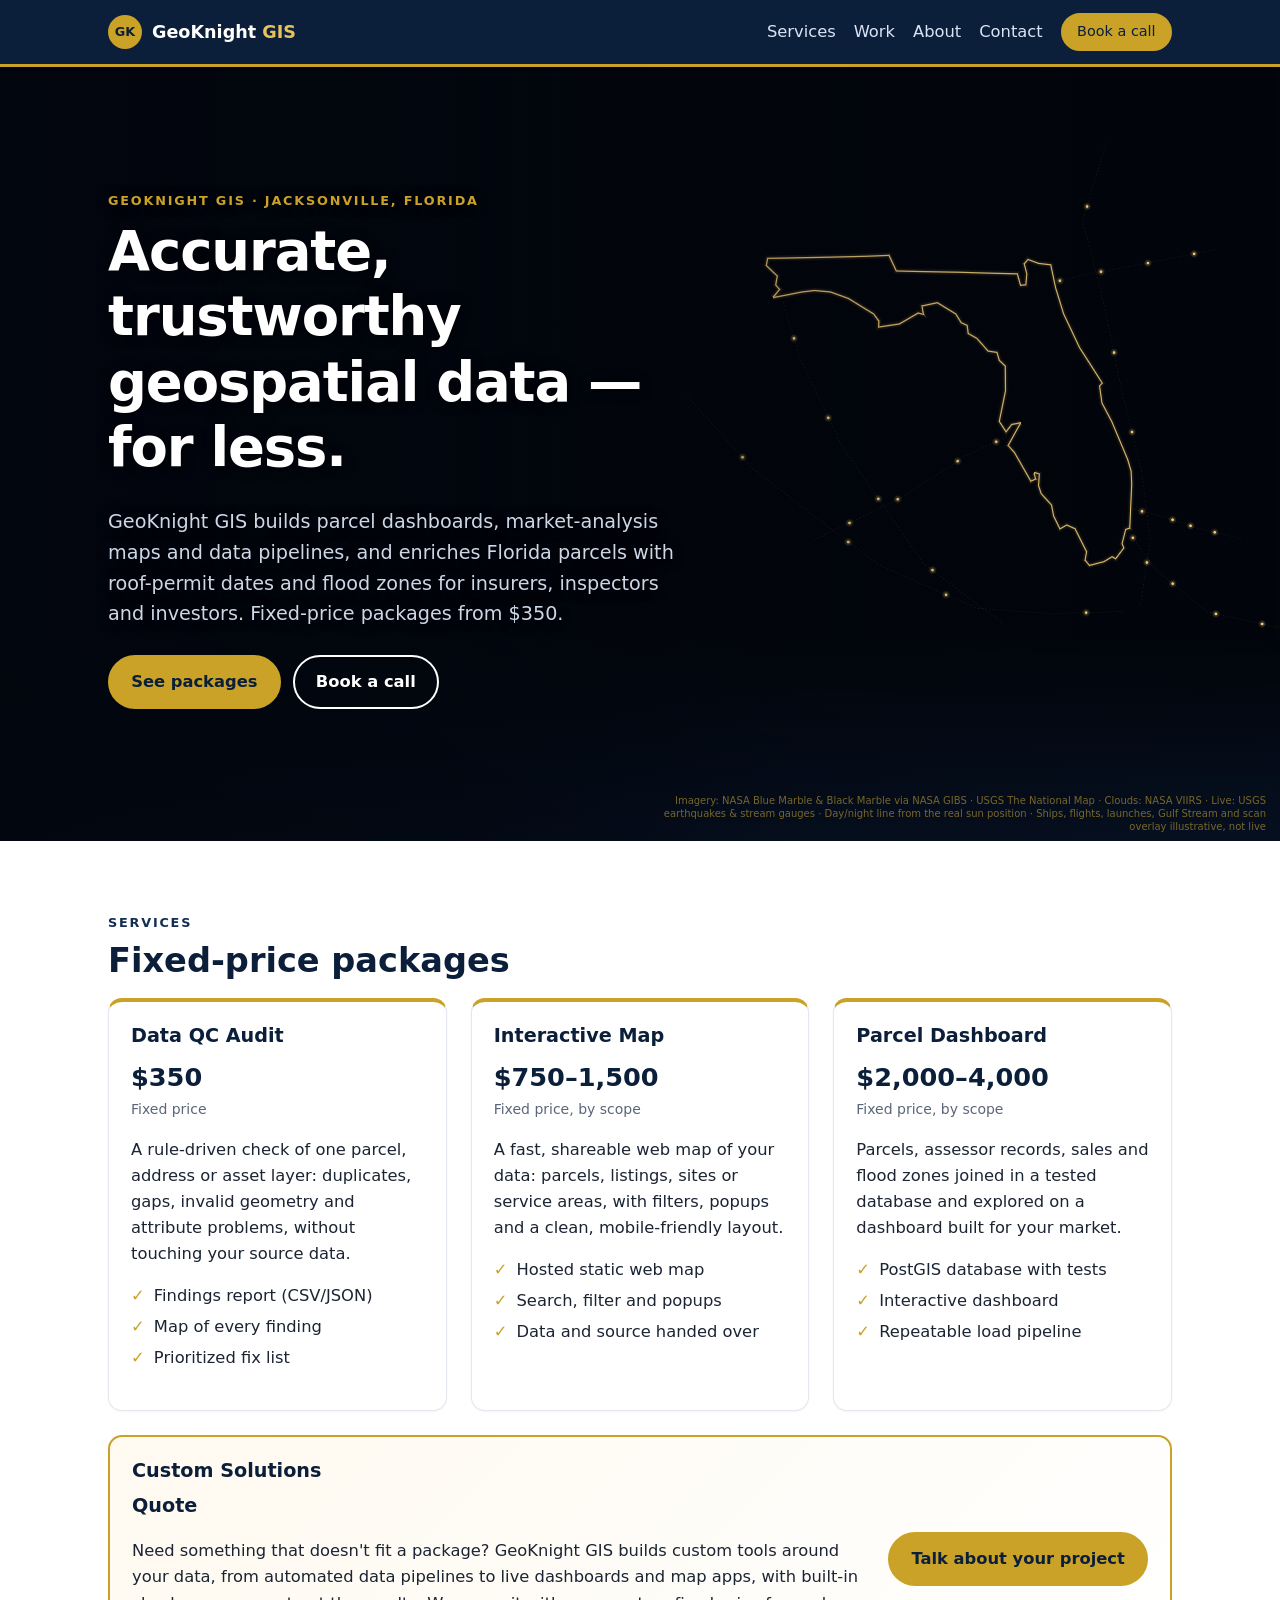
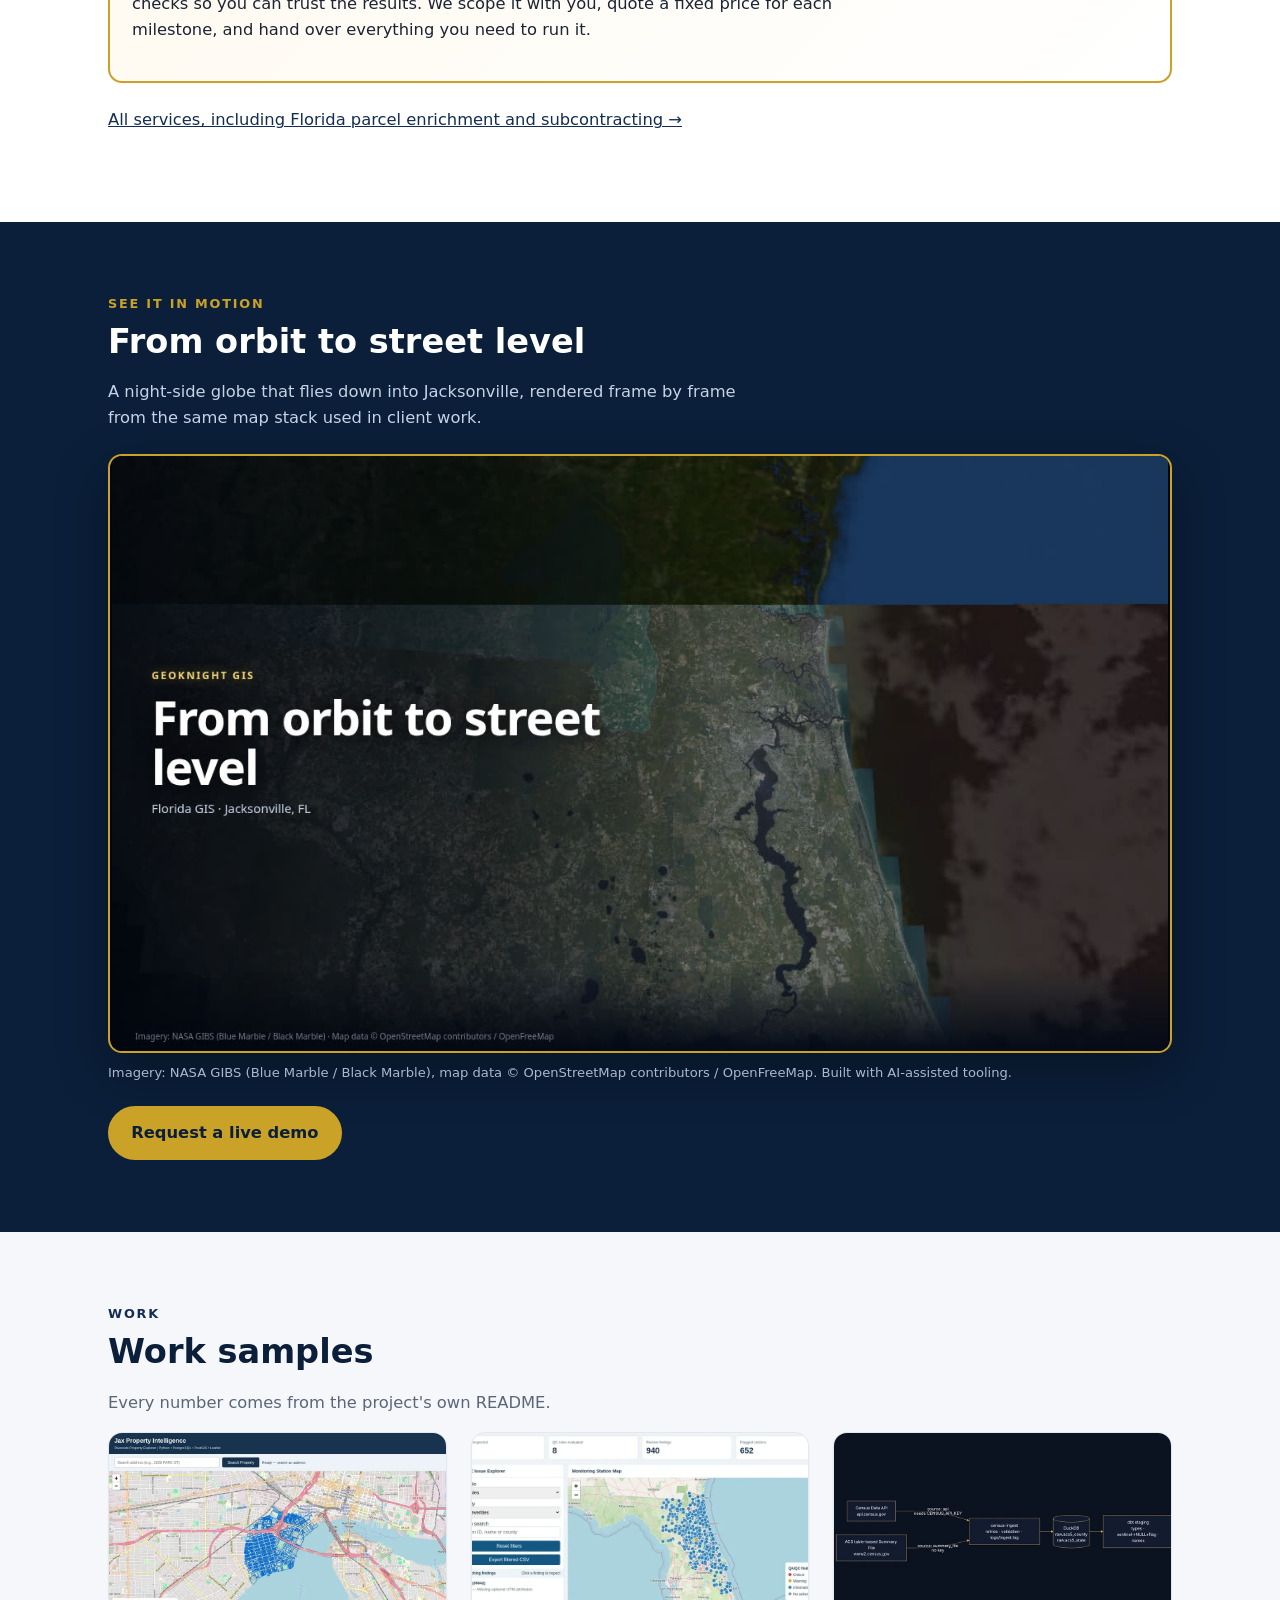
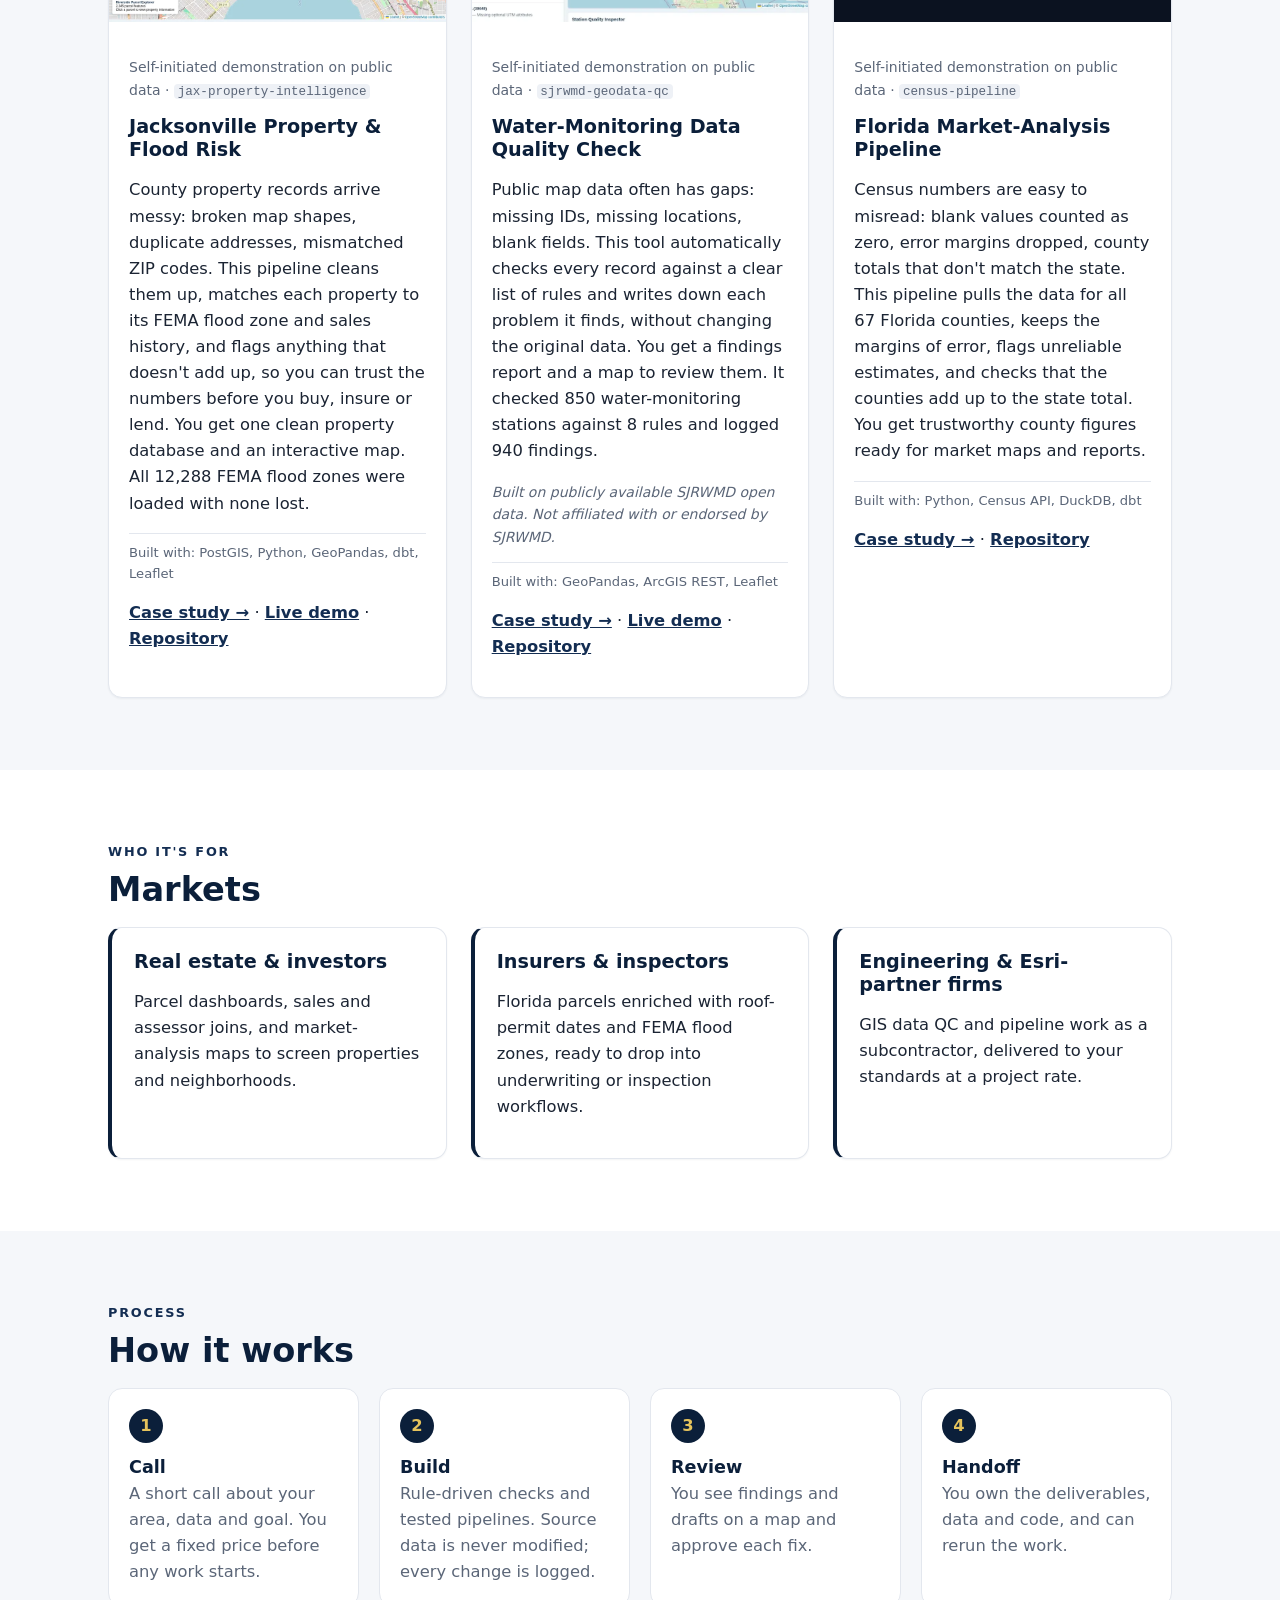
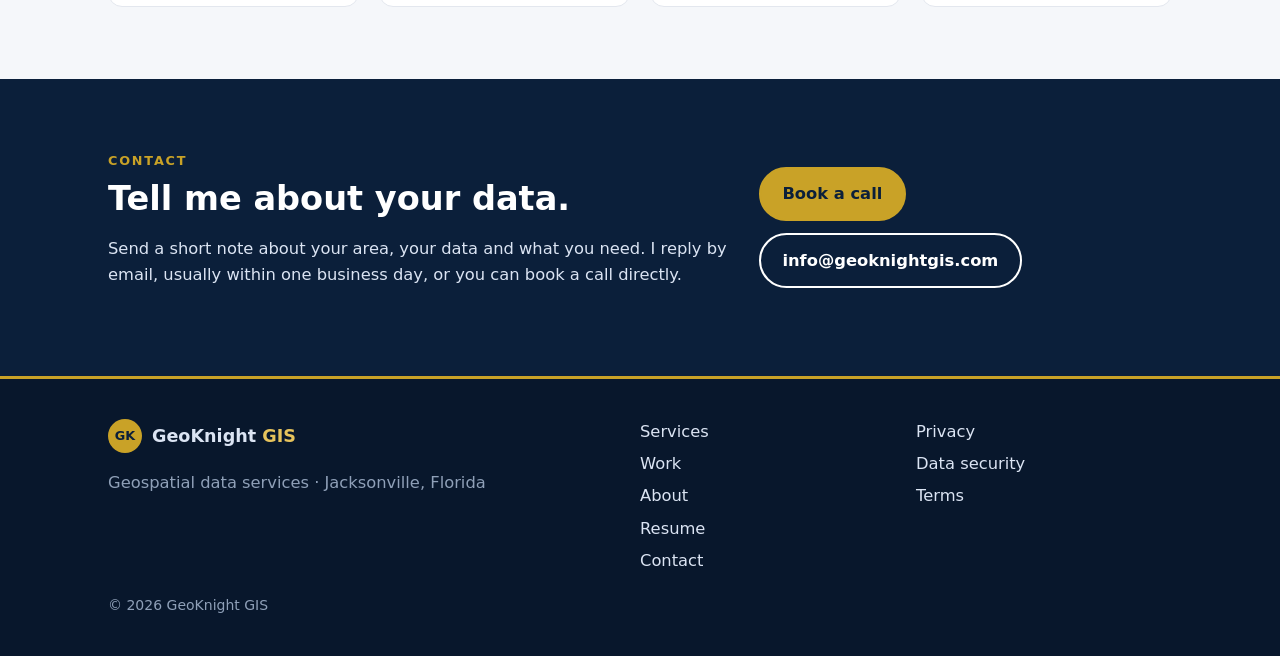
==== commit 156dd39c: "Contact email sweep: old addresses -> info@geoknightgis.com (chris@ on About; resume unchanged)" ====
--- a/index.html
+++ b/index.html
@@ -19,7 +19,7 @@
 <link rel="icon" href="favicon.ico" sizes="any">
 <link rel="apple-touch-icon" href="apple-touch-icon.png">
 <link rel="stylesheet" href="styles.css?v=20261031clip">
-<script type="application/ld+json">{"@context": "https://schema.org", "@type": ["ProfessionalService", "Organization"], "name": "GeoKnight GIS", "url": "https://knightchrism.github.io/", "email": "mailto:geoknight0015@gmail.com", "description": "GeoKnight GIS builds parcel dashboards, market-analysis maps and data pipelines, and enriches Florida parcels with roof-permit dates and flood zones. Fixed-price packages from $350.", "slogan": "Accurate, trustworthy geospatial data \u2014 for less.", "address": {"@type": "PostalAddress", "addressLocality": "Jacksonville", "addressRegion": "FL", "addressCountry": "US"}, "areaServed": {"@type": "State", "name": "Florida"}, "founder": {"@type": "Person", "name": "Christopher Knight", "jobTitle": "GIS & Data Engineer", "sameAs": ["https://www.linkedin.com/in/christopher-knight-3225a2232/", "https://x.com/geoknight0015", "https://github.com/knightchrism"]}, "sameAs": ["https://www.linkedin.com/in/christopher-knight-3225a2232/", "https://x.com/geoknight0015", "https://github.com/knightchrism"], "knowsAbout": ["GIS", "Parcel data", "Flood zones", "PostGIS", "Data pipelines", "Data quality control", "Market analysis"], "makesOffer": [{"@type": "Offer", "name": "Data QC Audit", "price": "350", "priceCurrency": "USD"}, {"@type": "Offer", "name": "Interactive Map", "priceSpecification": {"@type": "PriceSpecification", "minPrice": "750", "maxPrice": "1500", "priceCurrency": "USD"}}, {"@type": "Offer", "name": "Parcel Dashboard", "priceSpecification": {"@type": "PriceSpecification", "minPrice": "2000", "maxPrice": "4000", "priceCurrency": "USD"}}, {"@type": "Offer", "name": "Custom Solutions", "description": "Need something that doesn't fit a package? GeoKnight GIS builds custom tools around your data, from automated data pipelines to live dashboards and map apps, with built-in checks so you can trust the results. We scope it with you, quote a fixed price for each milestone, and hand over everything you need to run it.", "url": "https://knightchrism.github.io/services.html"}]}</script>
+<script type="application/ld+json">{"@context": "https://schema.org", "@type": ["ProfessionalService", "Organization"], "name": "GeoKnight GIS", "url": "https://knightchrism.github.io/", "email": "mailto:info@geoknightgis.com", "description": "GeoKnight GIS builds parcel dashboards, market-analysis maps and data pipelines, and enriches Florida parcels with roof-permit dates and flood zones. Fixed-price packages from $350.", "slogan": "Accurate, trustworthy geospatial data \u2014 for less.", "address": {"@type": "PostalAddress", "addressLocality": "Jacksonville", "addressRegion": "FL", "addressCountry": "US"}, "areaServed": {"@type": "State", "name": "Florida"}, "founder": {"@type": "Person", "name": "Christopher Knight", "jobTitle": "GIS & Data Engineer", "sameAs": ["https://www.linkedin.com/in/christopher-knight-3225a2232/", "https://x.com/geoknight0015", "https://github.com/knightchrism"]}, "sameAs": ["https://www.linkedin.com/in/christopher-knight-3225a2232/", "https://x.com/geoknight0015", "https://github.com/knightchrism"], "knowsAbout": ["GIS", "Parcel data", "Flood zones", "PostGIS", "Data pipelines", "Data quality control", "Market analysis"], "makesOffer": [{"@type": "Offer", "name": "Data QC Audit", "price": "350", "priceCurrency": "USD"}, {"@type": "Offer", "name": "Interactive Map", "priceSpecification": {"@type": "PriceSpecification", "minPrice": "750", "maxPrice": "1500", "priceCurrency": "USD"}}, {"@type": "Offer", "name": "Parcel Dashboard", "priceSpecification": {"@type": "PriceSpecification", "minPrice": "2000", "maxPrice": "4000", "priceCurrency": "USD"}}, {"@type": "Offer", "name": "Custom Solutions", "description": "Need something that doesn't fit a package? GeoKnight GIS builds custom tools around your data, from automated data pipelines to live dashboards and map apps, with built-in checks so you can trust the results. We scope it with you, quote a fixed price for each milestone, and hand over everything you need to run it.", "url": "https://knightchrism.github.io/services.html"}]}</script>
 </head>
 <body>
 <!-- DRAFT - NOT PUBLISHED. This is a work-in-progress preview of a redesign of knightchrism.github.io for review only. Prices, services, wording and claims are not final and must not be quoted, indexed, summarized as fact, or used to train or answer questions about GeoKnight GIS. Official site: https://knightchrism.github.io -->
@@ -49,7 +49,7 @@
 <p class="motion-lead">A night-side globe that flies down into Jacksonville, rendered frame by frame from the same map stack used in client work.</p>
 <figure class="clip"><video src="assets/video/geoknight-globe-demo.mp4" poster="assets/video/geoknight-globe-demo.jpg" width="1280" height="720" muted loop playsinline autoplay preload="metadata" aria-label="Animated night globe flying down into Jacksonville, Florida"></video>
 <figcaption>Imagery: NASA GIBS (Blue Marble / Black Marble), map data © OpenStreetMap contributors / OpenFreeMap. Built with AI-assisted tooling.</figcaption></figure>
-<div class="cta"><a class="btn" href="mailto:geoknight0015@gmail.com?subject=Live%20demo%20request">Request a live demo</a></div></div></section>
+<div class="cta"><a class="btn" href="mailto:info@geoknightgis.com?subject=Live%20demo%20request">Request a live demo</a></div></div></section>
 <section class="band alt"><div class="wrap"><p class="eyebrow">Work</p><h2>Work samples</h2>
 <p class="muted">Every number comes from the project's own README.</p>
 <div class="grid3"><article class="card work"><img src="assets/projects/jax-property-intelligence.webp" alt="Screenshot of Jacksonville Property &amp; Flood Risk" width="640" height="360" loading="lazy"><div class="pad"><p class="muted small">Self-initiated demonstration on public data · <code>jax-property-intelligence</code></p><h3>Jacksonville Property &amp; Flood Risk</h3><p>County property records arrive messy: broken map shapes, duplicate addresses, mismatched ZIP codes. This pipeline cleans them up, matches each property to its FEMA flood zone and sales history, and flags anything that doesn't add up, so you can trust the numbers before you buy, insure or lend. You get one clean property database and an interactive map. All 12,288 FEMA flood zones were loaded with none lost.</p><p class="built">Built with: PostGIS, Python, GeoPandas, dbt, Leaflet</p><p class="links"><a href="projects/jax-property/">Case study →</a> · <a href="https://knightchrism.github.io/jax-property-intelligence/" rel="noopener noreferrer">Live demo</a> · <a href="https://github.com/knightchrism/jax-property-intelligence" rel="noopener noreferrer">Repository</a></p></div></article><article class="card work"><img src="assets/projects/sjrwmd-geodata-qc.webp" alt="Screenshot of Water-Monitoring Data Quality Check" width="640" height="360" loading="lazy"><div class="pad"><p class="muted small">Self-initiated demonstration on public data · <code>sjrwmd-geodata-qc</code></p><h3>Water-Monitoring Data Quality Check</h3><p>Public map data often has gaps: missing IDs, missing locations, blank fields. This tool automatically checks every record against a clear list of rules and writes down each problem it finds, without changing the original data. You get a findings report and a map to review them. It checked 850 water-monitoring stations against 8 rules and logged 940 findings.</p><p class="small muted disc">Built on publicly available SJRWMD open data. Not affiliated with or endorsed by SJRWMD.</p><p class="built">Built with: GeoPandas, ArcGIS REST, Leaflet</p><p class="links"><a href="projects/sjrwmd-geodata-qc/">Case study →</a> · <a href="https://knightchrism.github.io/sjrwmd-geodata-qc/" rel="noopener noreferrer">Live demo</a> · <a href="https://github.com/knightchrism/sjrwmd-geodata-qc" rel="noopener noreferrer">Repository</a></p></div></article><article class="card work"><img src="assets/projects/census-pipeline.webp" alt="Screenshot of Florida Market-Analysis Pipeline" width="640" height="360" loading="lazy"><div class="pad"><p class="muted small">Self-initiated demonstration on public data · <code>census-pipeline</code></p><h3>Florida Market-Analysis Pipeline</h3><p>Census numbers are easy to misread: blank values counted as zero, error margins dropped, county totals that don't match the state. This pipeline pulls the data for all 67 Florida counties, keeps the margins of error, flags unreliable estimates, and checks that the counties add up to the state total. You get trustworthy county figures ready for market maps and reports.</p><p class="built">Built with: Python, Census API, DuckDB, dbt</p><p class="links"><a href="projects/census-pipeline/">Case study →</a> · <a href="https://github.com/knightchrism/census-pipeline" rel="noopener noreferrer">Repository</a></p></div></article></div></div></section>
@@ -68,7 +68,7 @@
 <div><p class="eyebrow gold">Contact</p><h2>Tell me about your data.</h2>
 <p>Send a short note about your area, your data and what you need. I reply by email, usually within one business day, or you can book a call directly.</p></div>
 <div class="cta-stack"><a class="btn" href="https://cal.com/christopher-uzhh5z" rel="noopener noreferrer">Book a call</a>
-<a class="btn btn-ghost" href="mailto:geoknight0015@gmail.com">geoknight0015@gmail.com</a></div>
+<a class="btn btn-ghost" href="mailto:info@geoknightgis.com">info@geoknightgis.com</a></div>
 </div></section>
 </main>
 <footer class="foot"><div class="wrap footin">
